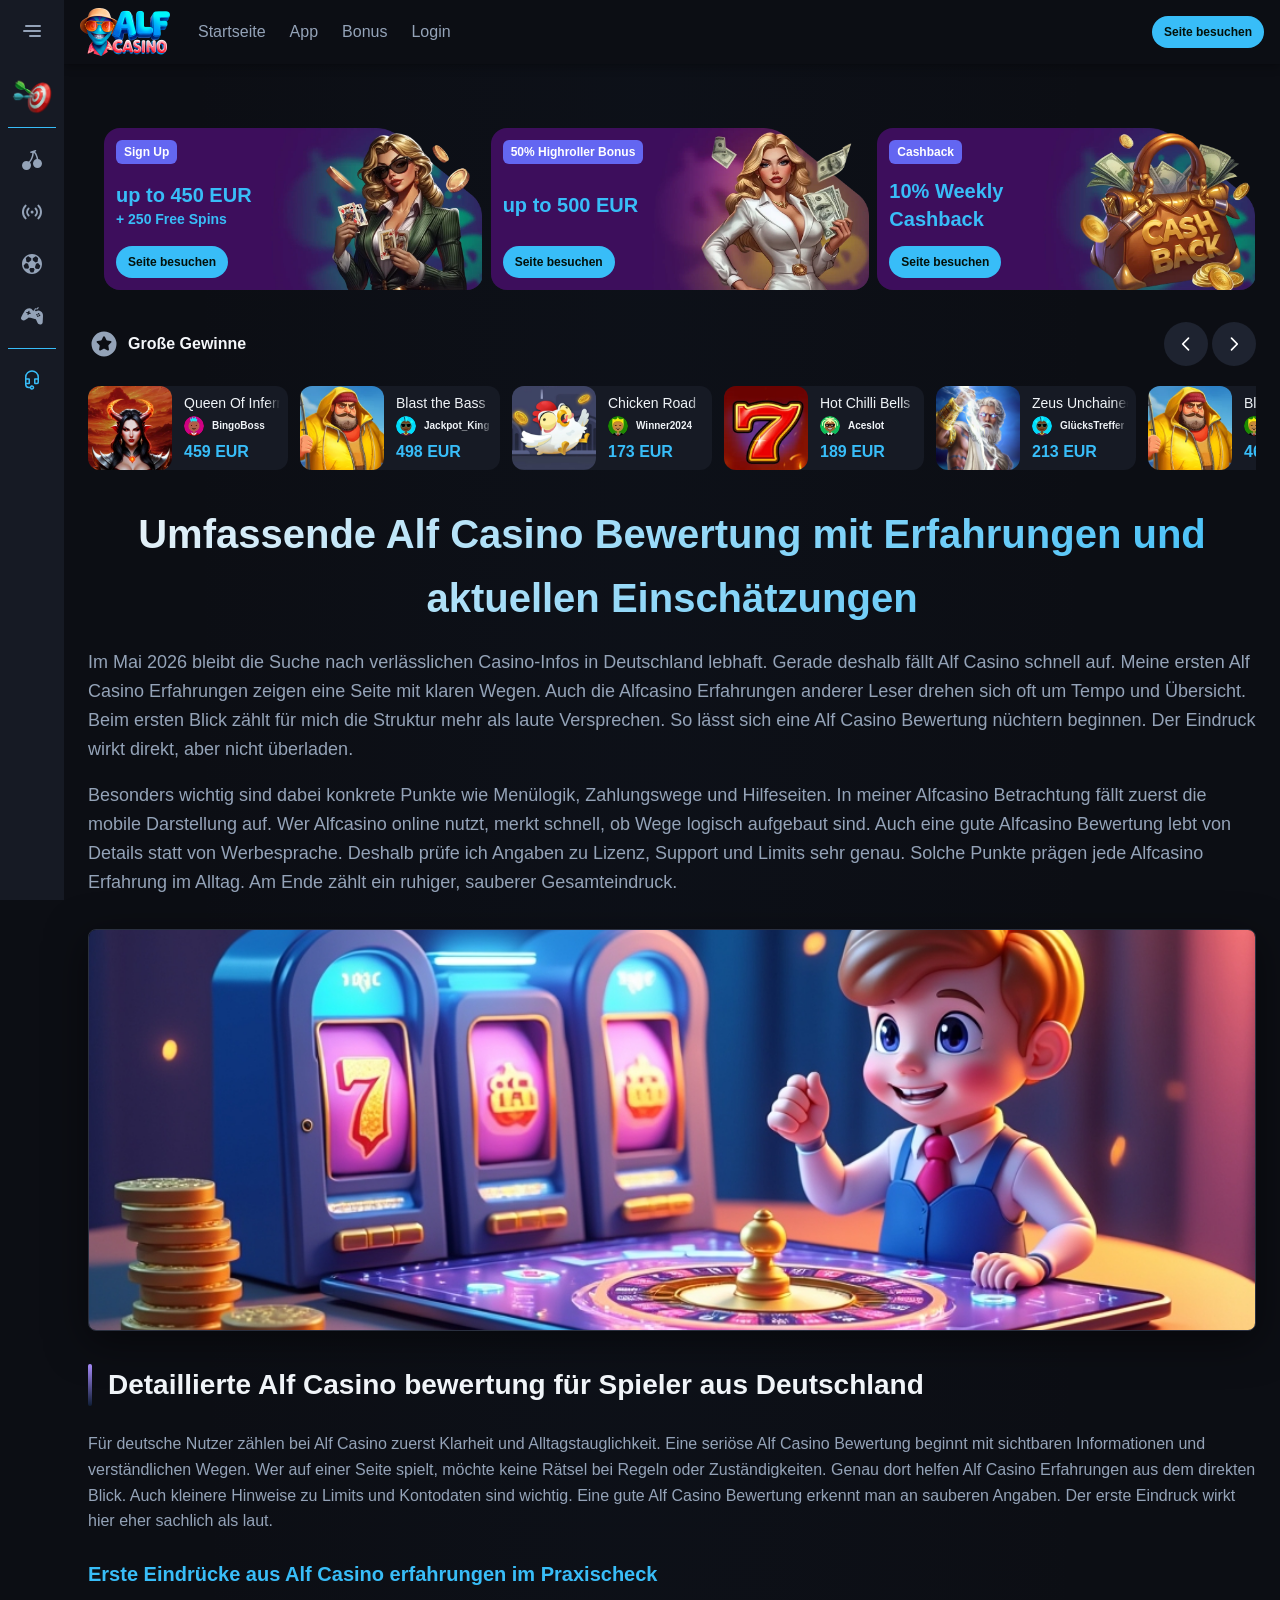
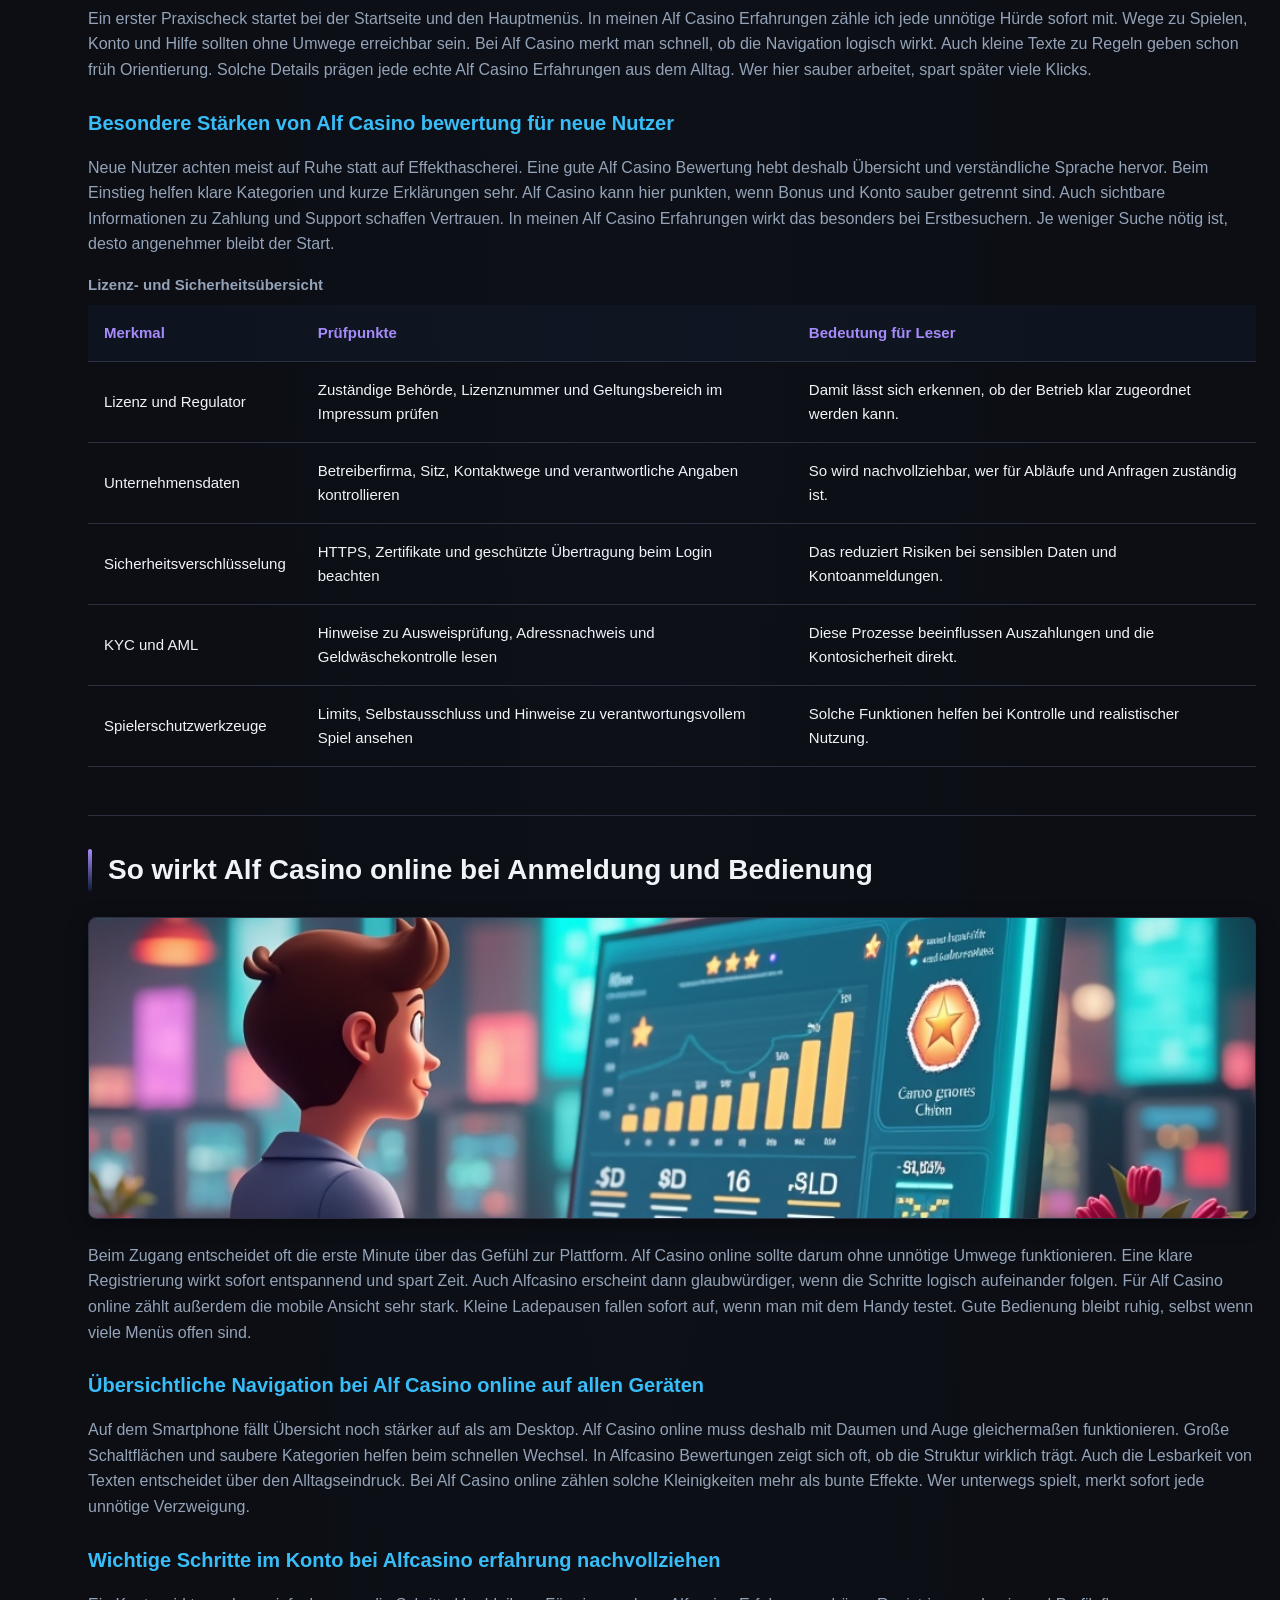
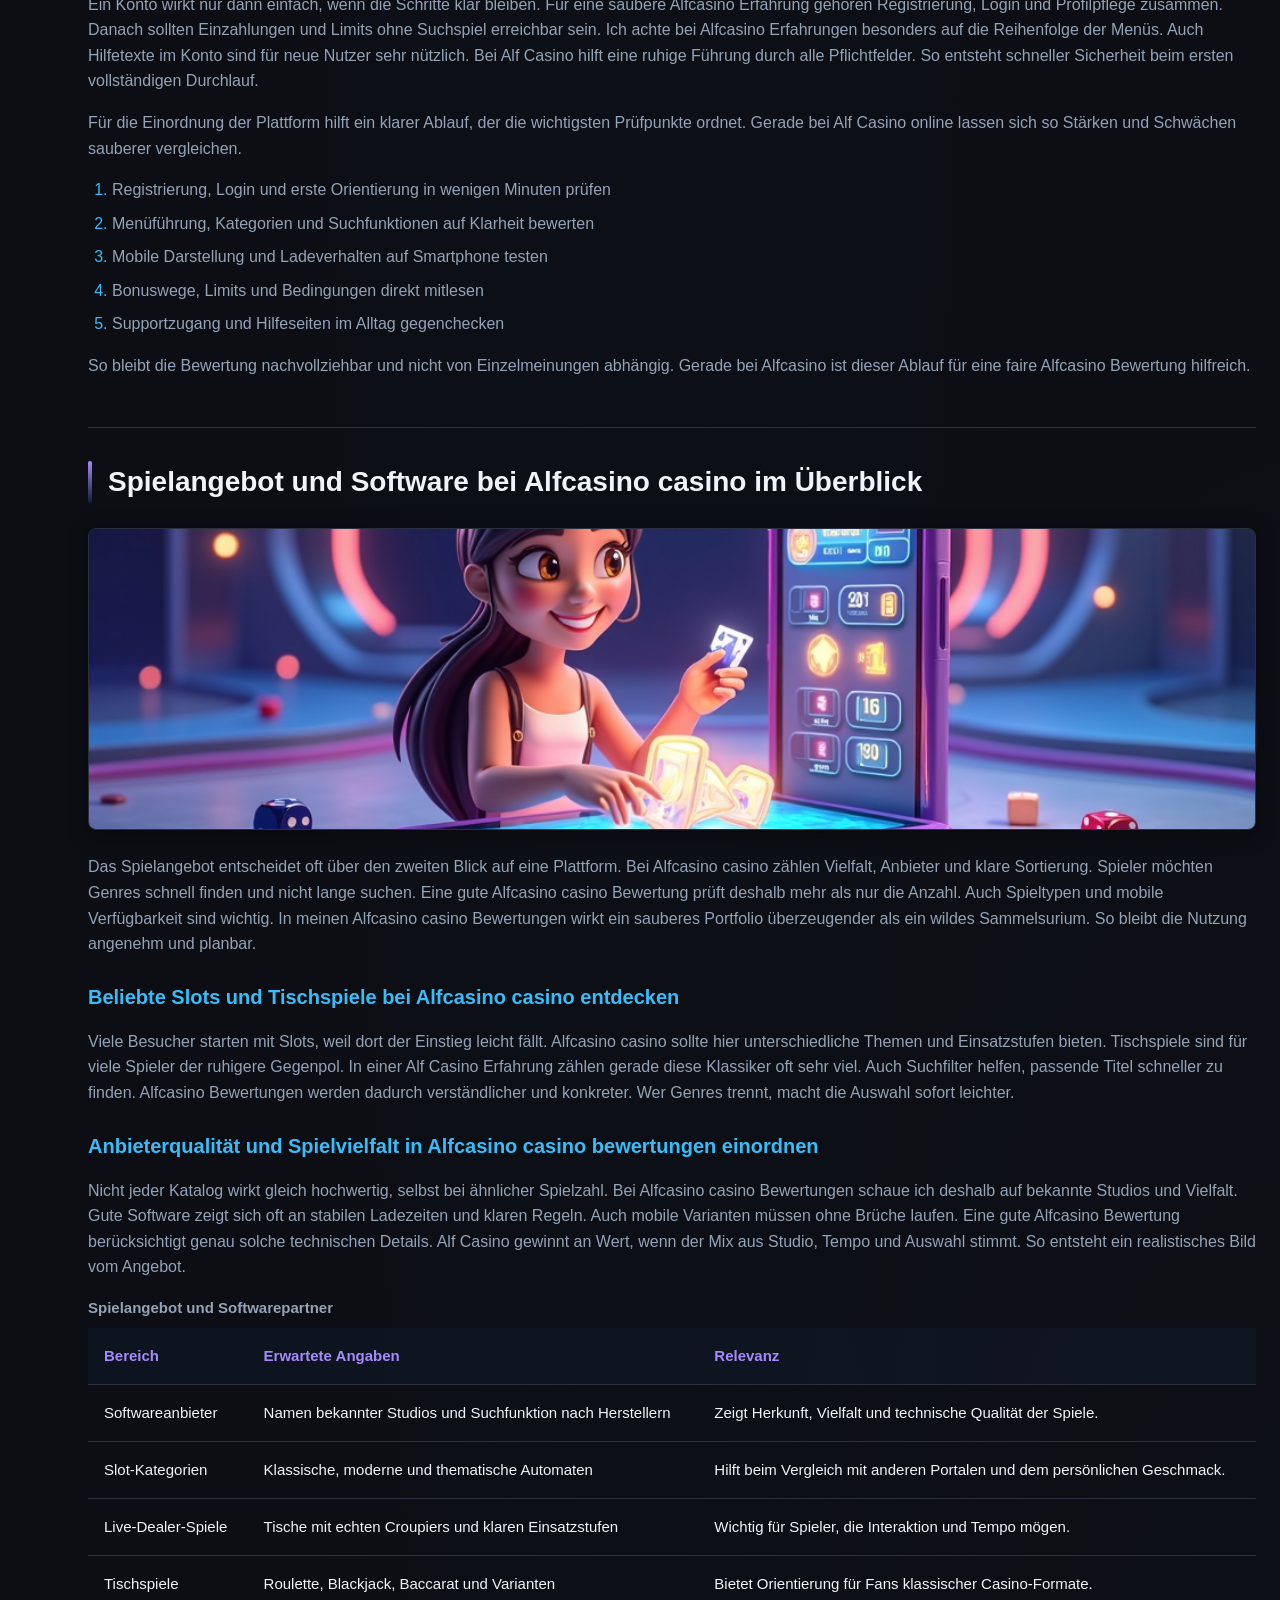
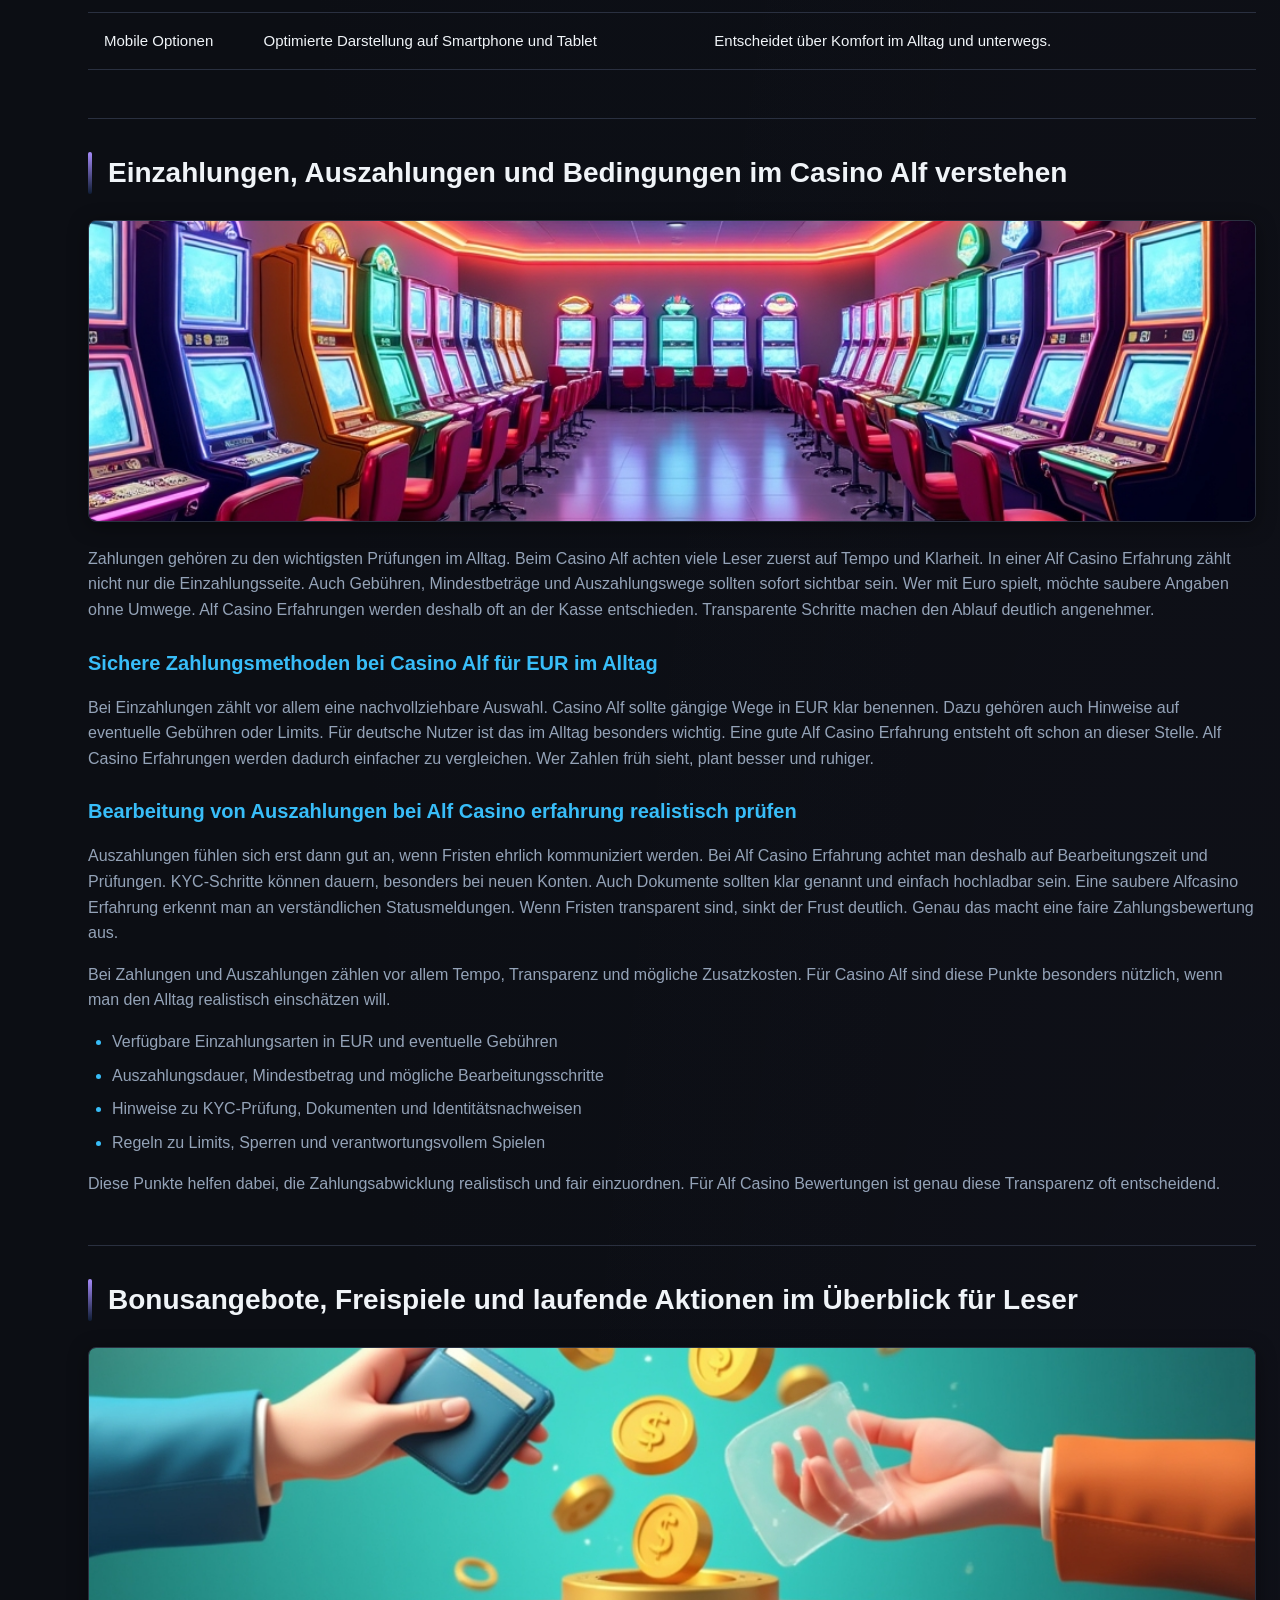
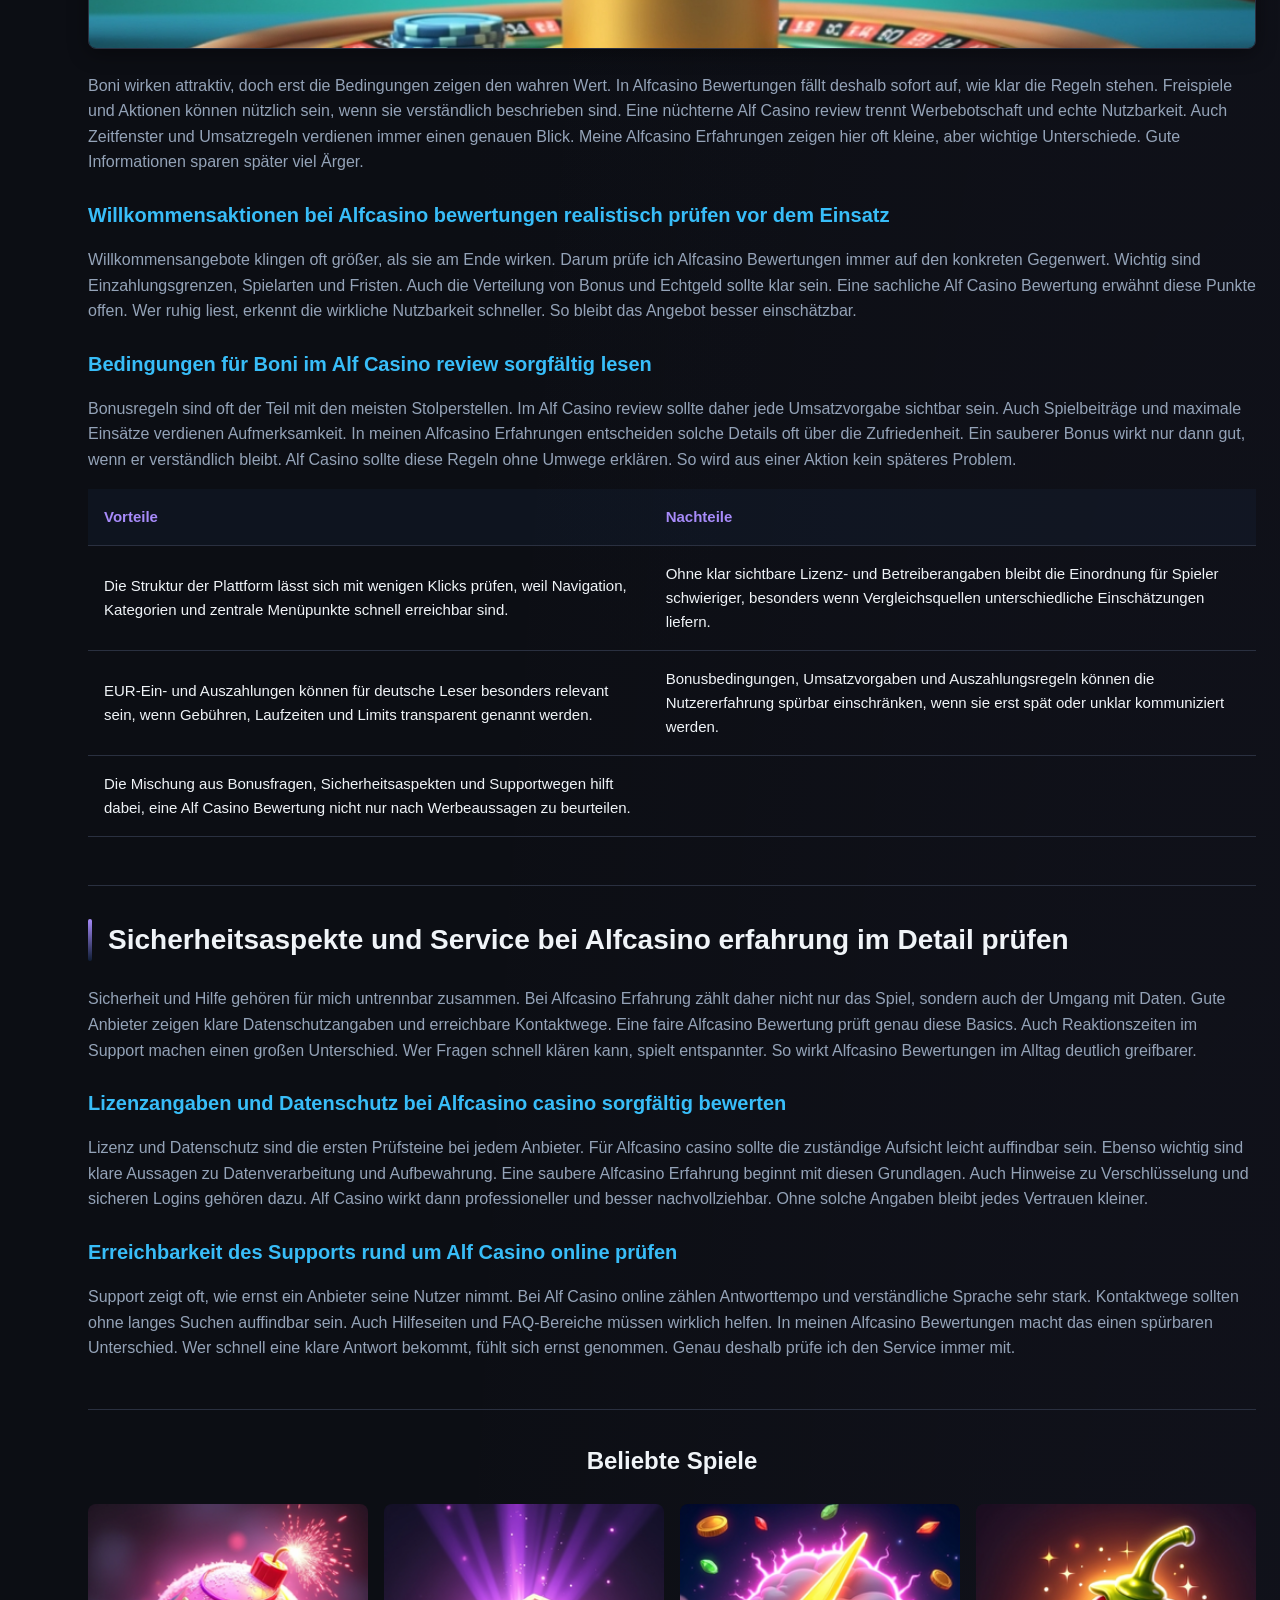
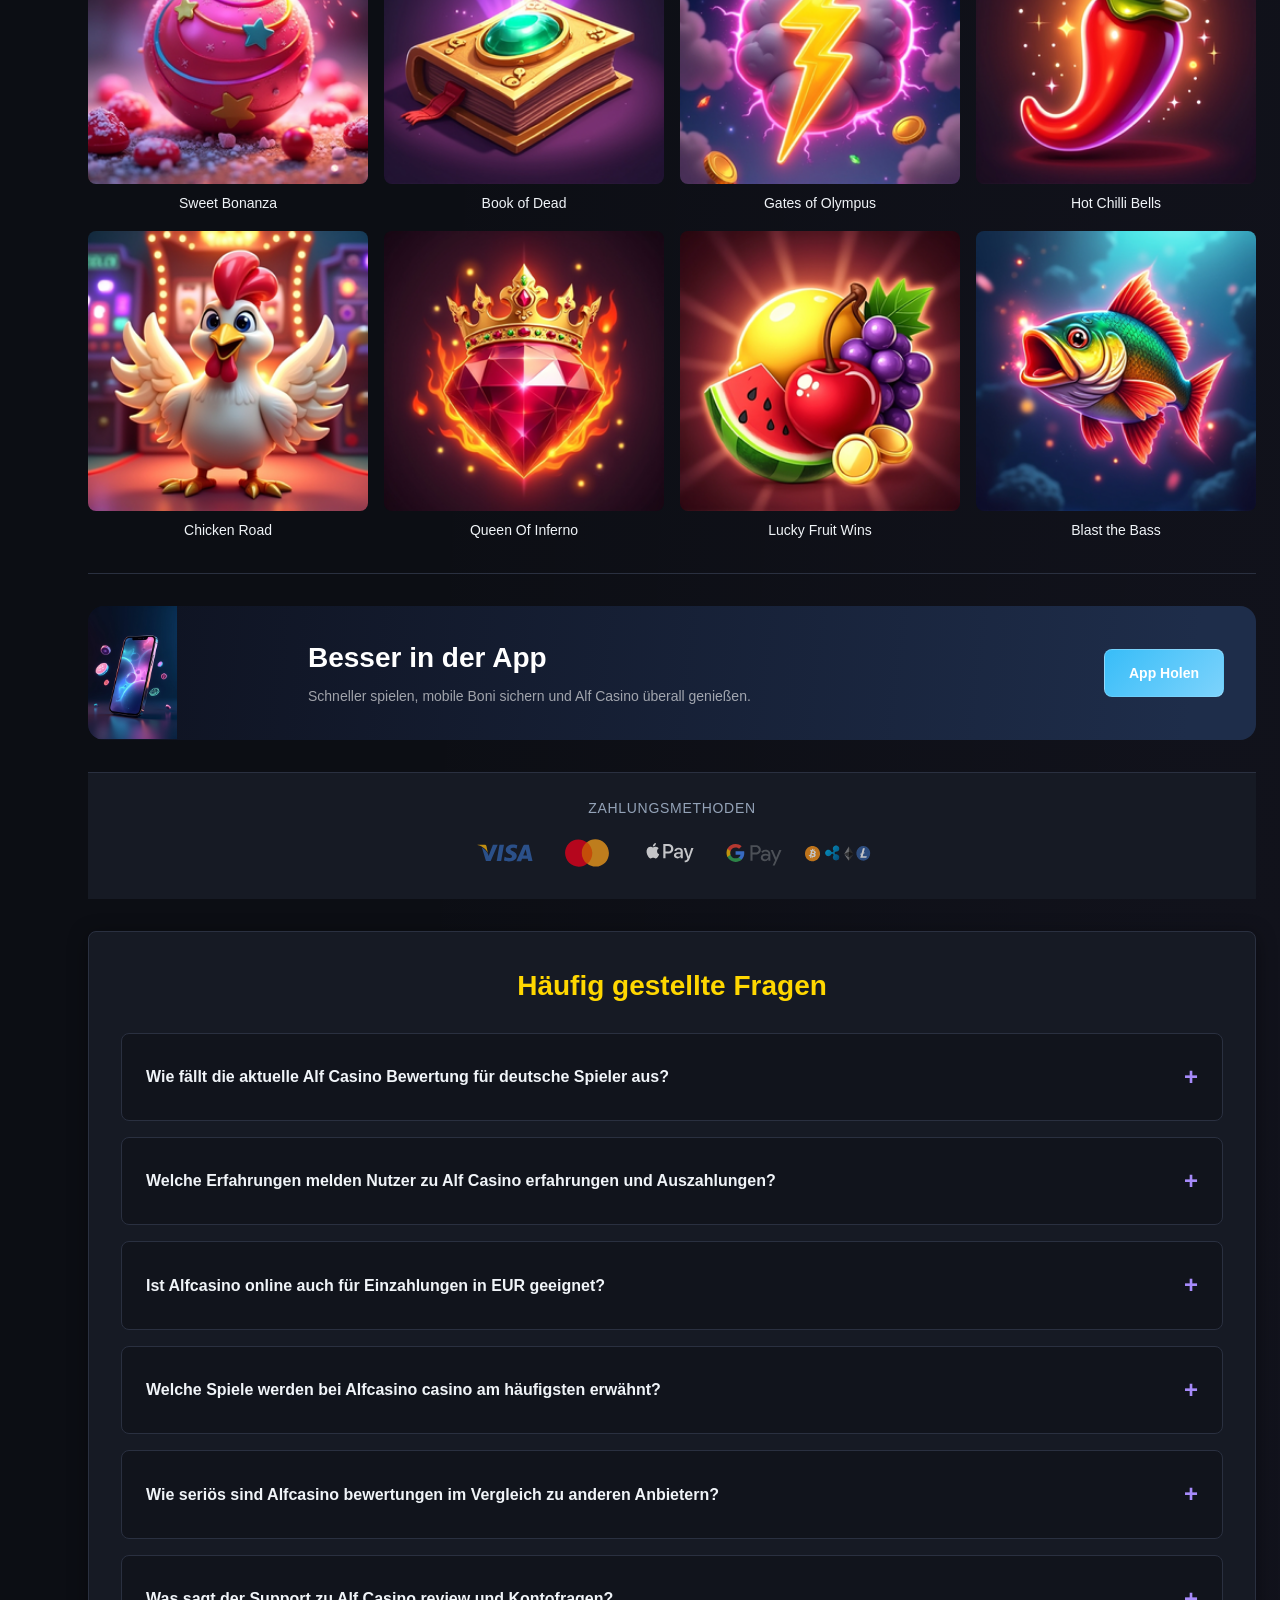
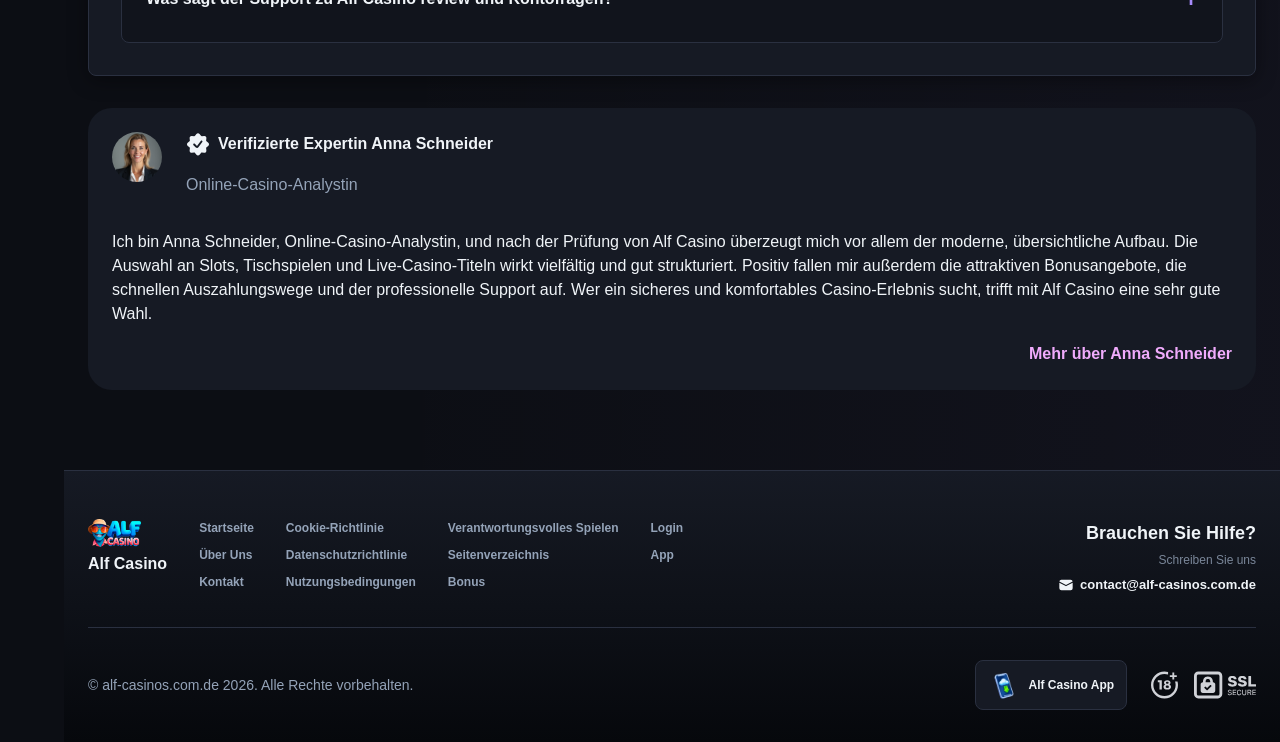
==== index.html @ cdfcdb19 "Domain substitution: copy from alf-casinos.com.de" ====
<!DOCTYPE html>
<html lang="de">
<head>
    <meta charset="UTF-8">
    <meta name="viewport" content="width=device-width, initial-scale=1.0">
    <meta http-equiv="X-UA-Compatible" content="IE=edge">
    <meta name="robots" content="index, follow">
    <meta name="revisit-after" content="7 days">
    <title>Alf Casino - Offizielle Startseite für Spieler online</title>
    <meta name="title" content="Alf Casino - Offizielle Startseite für Spieler online">
    <meta name="description" content="Alf casino 🎰 seriös geprüft für Spieler aus Deutschland, mit Alfcasino bewertung zu Anmeldung, Spielen und Service. Jetzt Details lesen und vergleichen.">
    <meta name="keywords" content="Alfcasino, Alfcasino bewertungen, Alfcasino erfahrung, Alf casino erfahrung, Alf casino review, Alf casino bewertung, Casino alf, Alf casino online, Alfcasino casino bewertungen, Alf casino erfahrungen, Alfcasino casino, Alf casino">

    <link rel="canonical" href="https://alf-casinos.com.de/germany-de/">

    <link rel="icon" type="image/png" sizes="32x32" href="/favicon-32x32.png">

    <meta property="og:title" content="Alf Casino - Offizielle Startseite für Spieler online">
    <meta property="og:description" content="Alf casino 🎰 seriös geprüft für Spieler aus Deutschland, mit Alfcasino bewertung zu Anmeldung, Spielen und Service. Jetzt Details lesen und vergleichen.">
    <meta property="og:type" content="website">
    <meta property="og:url" content="https://osteopathie-schoenberg.de/">
    <meta property="og:site_name" content="Alf Casino">
    <meta property="og:locale" content="de">
    <meta property="og:image" content="https://osteopathie-schoenberg.de/images/logo.png">

    <meta name="twitter:card" content="summary">
    <meta name="twitter:title" content="Alf Casino - Offizielle Startseite für Spieler online">
    <meta name="twitter:description" content="Alf casino 🎰 seriös geprüft für Spieler aus Deutschland, mit Alfcasino bewertung zu Anmeldung, Spielen und Service. Jetzt Details lesen und vergleichen.">
    <meta name="twitter:url" content="https://osteopathie-schoenberg.de/">
    <meta name="twitter:image" content="https://osteopathie-schoenberg.de/images/logo.png">

    <link rel="stylesheet" href="/css/style.css">

    <link rel="stylesheet" href="/css/layout.css">

<link rel="alternate" hreflang="x-default" href="https://alf-casinos.com.de/">
<link rel="alternate" hreflang="de-DE" href="https://alf-casinos.com.de/germany-de/">
<meta name="googlebot" content="noarchive">
</head>
<body>
    <div class="nav-sidebar-10aa13fd isFull" id="navSidebar">
        <div class="nav-sidebar-content-10aa13fd">
            <div class="nav-sidebar-wrapped-10aa13fd">
                <div class="nav-sidebar-header-10aa13fd">
                    <button class="nav-sidebar-header-toggle-10aa13fd" aria-label="Toggle menu">
                        <span class="nav-sidebar-header-wrap-10aa13fd">
                            <svg class="m-icon-10aa13fd">
                                <use xlink:href="/assets/icons/sidebar/sprites.svg#hamburger-r"/>
                            </svg>
                        </span>
                    </button>
                </div>
                <div class="nav-sidebar-wrapped-content-10aa13fd hideScrollbar-10aa13fd">
                    <div class="divider-bottom-10aa13fd">
                        <div class="nav-card nav-sidebar-card--wrapped-10aa13fd">


                            <a href="/go" class="nav-card__button-10aa13fd"
                               title="Missionen" rel="noindex nofollow">
                                <img src="/assets/icons/sidebar/missions.webp"
                                     alt="Missionen Alf casino"
                                     title="Missionen Alf casino"
                                     class="nav-card__img-10aa13fd">
                            </a>
                        </div>
                    </div>

                        <div class="nav-sidebar-wrapped-item-10aa13fd">
                            <a href="/go" title="Alle Spiele"
                               class="nav-sidebar-icon-10aa13fd" rel="noindex nofollow">
                                <svg class="m-icon-10aa13fd">
                                    <use xlink:href="/assets/icons/sidebar/sprites.svg#all-games"/>
                                </svg>
                            </a>
                        </div>
                        <div class="nav-sidebar-wrapped-item-10aa13fd">
                            <a href="/go" title="Live"
                               class="nav-sidebar-icon-10aa13fd" rel="noindex nofollow">
                                <svg class="m-icon-10aa13fd">
                                    <use xlink:href="/assets/icons/sidebar/sprites.svg#live"/>
                                </svg>
                            </a>
                        </div>
                        <div class="nav-sidebar-wrapped-item-10aa13fd">
                            <a href="/go" title="Sport"
                               class="nav-sidebar-icon-10aa13fd" rel="noindex nofollow">
                                <svg class="m-icon-10aa13fd">
                                    <use xlink:href="/assets/icons/sidebar/sprites.svg#sport-soccer"/>
                                </svg>
                            </a>
                        </div>
                        <div class="nav-sidebar-wrapped-item-10aa13fd">
                            <a href="/go" title="E-Sport"
                               class="nav-sidebar-icon-10aa13fd" rel="noindex nofollow">
                                <svg class="m-icon-10aa13fd">
                                    <use xlink:href="/assets/icons/sidebar/sprites.svg#target-gamepad"/>
                                </svg>
                            </a>
                        </div>

                    <div class="divider-top-10aa13fd">
                        <a href="/go" title="Support"
                           class="nav-sidebar-support-wrapped-10aa13fd nav-sidebar-icon-10aa13fd" rel="noindex nofollow">
                            <svg class="m-icon-10aa13fd">
                                <use xlink:href="/assets/icons/sidebar/sprites.svg#support"/>
                            </svg>
                        </a>
                    </div>
                </div>
            </div>
        </div>
    </div>

    <div class="nav-sidebar-expanded-10aa13fd" id="navSidebarExpanded">
        <div class="nav-sidebar-header-10aa13fd">
            <button class="nav-sidebar-header-toggle-10aa13fd" aria-label="Close menu">
                <span class="nav-sidebar-header-wrap-10aa13fd">
                    <svg class="m-icon-10aa13fd">
                        <use xlink:href="/assets/icons/sidebar/sprites.svg#cross"/>
                    </svg>
                </span>
            </button>
                <a href="/" class="nav-logo-10aa13fd nav-sidebar-header-logo-10aa13fd" title="Alf Casino">
                    <img src="/images/logo.png" alt="Alf Casino" title="Alf Casino">
                </a>
        </div>
        <div class="nav-sidebar-expanded-content-10aa13fd">
            <div class="nav-sidebar-expanded-scrollY-10aa13fd hideScrollbar-10aa13fd nav-sidebar-expanded--gap-10aa13fd">
                <div class="nav-sidebar-expanded-cards-10aa13fd">


                        <div class="nav-card nav-sidebar-card-10aa13fd">
                            <a href="/go" class="nav-card__button-10aa13fd"
                               title="Bonus" rel="noindex nofollow">
                                <img src="/assets/icons/sidebar/bonus.webp" alt="Bonus Alfcasino casino"
                                     title="Bonus Alfcasino casino" class="nav-card__img-10aa13fd">
                                <span class="nav-card__title-10aa13fd">Bonus</span>
                            </a>
                        </div>


                        <div class="nav-card nav-sidebar-card-10aa13fd">
                            <a href="/go" class="nav-card__button-10aa13fd"
                               title="Missionen" rel="noindex nofollow">
                                <img src="/assets/icons/sidebar/missions.webp" alt="Missionen Alf casino"
                                     title="Missionen Alf casino" class="nav-card__img-10aa13fd">
                                <span class="nav-card__title-10aa13fd">Missionen</span>
                            </a>
                        </div>

                    <div class="nav-sidebar-cards-grid-10aa13fd">


                            <div class="nav-card nav-sidebar-card-10aa13fd">
                                <a href="/go" class="nav-card__button-10aa13fd"
                                   title="Rad" rel="noindex nofollow">
                                    <img src="/assets/icons/sidebar/wheel.gif" alt="Rad Alf casino online"
                                         title="Rad Alf casino online" class="nav-card__img-10aa13fd">
                                    <span class="nav-card__title-10aa13fd">Rad</span>
                                </a>
                            </div>


                            <div class="nav-card nav-sidebar-card-10aa13fd">
                                <a href="/go" class="nav-card__button-10aa13fd"
                                   title="Treue" rel="noindex nofollow">
                                    <img src="/assets/icons/sidebar/loyalty.webp" alt="Treue Alfcasino casino"
                                         title="Treue Alfcasino casino" class="nav-card__img-10aa13fd">
                                    <span class="nav-card__title-10aa13fd">Treue</span>
                                </a>
                            </div>


                            <div class="nav-card nav-sidebar-card-10aa13fd">
                                <a href="/go" class="nav-card__button-10aa13fd"
                                   title="Cashback" rel="noindex nofollow">
                                    <img src="/assets/icons/sidebar/cashback.webp" alt="Cashback Casino alf"
                                         title="Cashback Casino alf" class="nav-card__img-10aa13fd">
                                    <span class="nav-card__title-10aa13fd">Cashback</span>
                                </a>
                            </div>


                            <div class="nav-card nav-sidebar-card-10aa13fd">
                                <a href="/go" class="nav-card__button-10aa13fd"
                                   title="VIP-Club" rel="noindex nofollow">
                                    <img src="/assets/icons/sidebar/vipclub.webp" alt="VIP-Club Alf casino review"
                                         title="VIP-Club Alf casino review" class="nav-card__img-10aa13fd">
                                    <span class="nav-card__title-10aa13fd">VIP-Club</span>
                                </a>
                            </div>


                            <div class="nav-card nav-sidebar-card-10aa13fd">
                                <a href="/go" class="nav-card__button-10aa13fd"
                                   title="Aktionen" rel="noindex nofollow">
                                    <img src="/assets/icons/sidebar/promotions.webp" alt="Aktionen Alf casino online"
                                         title="Aktionen Alf casino online" class="nav-card__img-10aa13fd">
                                    <span class="nav-card__title-10aa13fd">Aktionen</span>
                                </a>
                            </div>
                    </div>
                </div>

                <ul class="nav-sidebar-items-10aa13fd nav-sidebar-expanded-items-10aa13fd">
                        <li class="nav-sidebar-items-item">
                            <a href="/go" class="nav-sidebar-items-dropdown"
                               title="Alle Spiele" rel="noindex nofollow">
                                <div class="nav-sidebar-items-title-10aa13fd nav-sidebar-items-title--light-10aa13fd">
                                    <div class="m-icon-container-10aa13fd nav-sidebar-item-icon-10aa13fd">
                                        <svg class="m-icon-10aa13fd">
                                            <use xlink:href="/assets/icons/sidebar/sprites.svg#all-games"/>
                                        </svg>
                                    </div>
                                    <span>Alle Spiele</span>
                                </div>
                            </a>
                        </li>
                        <li class="nav-sidebar-items-item">
                            <a href="/go" class="nav-sidebar-items-dropdown"
                               title="Live" rel="noindex nofollow">
                                <div class="nav-sidebar-items-title-10aa13fd nav-sidebar-items-title--light-10aa13fd">
                                    <div class="m-icon-container-10aa13fd nav-sidebar-item-icon-10aa13fd">
                                        <svg class="m-icon-10aa13fd">
                                            <use xlink:href="/assets/icons/sidebar/sprites.svg#live"/>
                                        </svg>
                                    </div>
                                    <span>Live</span>
                                </div>
                            </a>
                        </li>
                        <li class="nav-sidebar-items-item">
                            <a href="/go" class="nav-sidebar-items-dropdown"
                               title="Sport" rel="noindex nofollow">
                                <div class="nav-sidebar-items-title-10aa13fd nav-sidebar-items-title--light-10aa13fd">
                                    <div class="m-icon-container-10aa13fd nav-sidebar-item-icon-10aa13fd">
                                        <svg class="m-icon-10aa13fd">
                                            <use xlink:href="/assets/icons/sidebar/sprites.svg#sport-soccer"/>
                                        </svg>
                                    </div>
                                    <span>Sport</span>
                                </div>
                            </a>
                        </li>
                        <li class="nav-sidebar-items-item">
                            <a href="/go" class="nav-sidebar-items-dropdown"
                               title="E-Sport" rel="noindex nofollow">
                                <div class="nav-sidebar-items-title-10aa13fd nav-sidebar-items-title--light-10aa13fd">
                                    <div class="m-icon-container-10aa13fd nav-sidebar-item-icon-10aa13fd">
                                        <svg class="m-icon-10aa13fd">
                                            <use xlink:href="/assets/icons/sidebar/sprites.svg#target-gamepad"/>
                                        </svg>
                                    </div>
                                    <span>E-Sport</span>
                                </div>
                            </a>
                        </li>
                </ul>

                <ul class="nav-sidebar-items-10aa13fd nav-sidebar-expanded-items-10aa13fd flex-1-10aa13fd"></ul>

                <div class="nav-sidebar-expanded-support-10aa13fd">
                    <div class="nav-sidebar-expanded-support-help-10aa13fd">
                        <a href="/go" title="Support"
                           class="m-button-10aa13fd m-button--success-10aa13fd m-button--m-10aa13fd nav-sidebar-support-10aa13fd"
                           rel="noindex nofollow">
                            <div class="m-button-content-10aa13fd">
                                <svg class="m-icon-10aa13fd">
                                    <use xlink:href="/assets/icons/sidebar/sprites.svg#support"/>
                                </svg>
                                Support
                            </div>
                        </a>
                    </div>
                </div>

                <div class="nav-sidebar-expanded-app-links-10aa13fd">
                    <a href="/go" class="footer-app-button-10aa13fd"
                       title="Alf Casino App" rel="noindex nofollow">
                        <img class="footer-app-button-image-10aa13fd"
                             alt="Alf Casino App"
                             title="Alf Casino App"
                             src="/assets/icons/mobile/app-button-icon.webp">
                        <div class="footer-app-button-text-10aa13fd">
                            <p class="m-text-10aa13fd m-fs12-10aa13fd m-fw700-10aa13fd m-lh160-10aa13fd footer-app-button-title-10aa13fd">Alf Casino App</p>
                            <p class="m-text-10aa13fd m-fs10-10aa13fd m-fw500-10aa13fd m-lh160-10aa13fd footer-app-button-description-10aa13fd"
                               style="color: #ffffff;">Installieren Sie unsere App</p>
                        </div>
                    </a>
                </div>
            </div>
        </div>
    </div>

    <div class="bottom-overlays-10aa13fd">
        <div class="bottom-action-buttons-10aa13fd bottom-overlays__action-buttons-10aa13fd">
            <div class="bottom-communication-button-10aa13fd">
                <button class="m-button-10aa13fd m-gradient-border m-button--secondary-10aa13fd m-button--m-10aa13fd scroll-top-btn-10aa13fd"
                        aria-label="Scroll to top" title="Scroll to top">
                    <div class="m-icon-container-10aa13fd">
                        <span class="scroll-top-arrow-10aa13fd">&uarr;</span>
                    </div>
                </button>
            </div>
        </div>

        <nav class="mobile-nav-10aa13fd" aria-label="Mobile navigation">
            <div class="mobile-nav-wrap-10aa13fd">
                <a href="/go" title="Alle Spiele"
                   rel="noindex nofollow" target="_blank">
                    <div class="mobile-nav-item-10aa13fd">
                        <div class="mobile-nav-item__icon-wrap-10aa13fd">
                            <svg class="m-icon-10aa13fd m-icon-loadable mobile-nav-item__icon-10aa13fd">
                                <use xlink:href="/assets/icons/sidebar/sprites.svg#all-games"/>
                            </svg>
                        </div>
                        <p class="m-text-10aa13fd m-fs10-10aa13fd m-fw600-10aa13fd m-lh160-10aa13fd m-text-center-10aa13fd mobile-nav-item__text-10aa13fd">Alle Spiele</p>
                    </div>
                </a>

                <a href="/go" title="Sport"
                   rel="noindex nofollow" target="_blank">
                    <div class="mobile-nav-item-10aa13fd">
                        <div class="mobile-nav-item__icon-wrap-10aa13fd">
                            <svg class="m-icon-10aa13fd m-icon-loadable mobile-nav-item__icon-10aa13fd">
                                <use xlink:href="/assets/icons/sidebar/sprites.svg#sport-soccer"/>
                            </svg>
                        </div>
                        <p class="m-text-10aa13fd m-fs10-10aa13fd m-fw600-10aa13fd m-lh160-10aa13fd m-text-center-10aa13fd mobile-nav-item__text-10aa13fd">Sport</p>
                    </div>
                </a>

                <div class="mobile-nav-item-10aa13fd">
                    <a href="/go"
                       class="m-button-10aa13fd m-gradient-border m-button--primary-10aa13fd m-button--m-10aa13fd mobile-nav-item__icon-wrap-10aa13fd"
                       title="Seite besuchen"
                       rel="noindex nofollow" target="_blank">
                        <div class="m-button-content-10aa13fd">
                            <svg class="m-icon-10aa13fd m-icon-loadable mobile-nav-item__icon-10aa13fd">
                                <use xlink:href="/assets/icons/sidebar/sprites.svg#person"/>
                            </svg>
                        </div>
                    </a>
                    <p class="m-text-10aa13fd m-fs10-10aa13fd m-fw600-10aa13fd m-lh160-10aa13fd m-text-center-10aa13fd mobile-nav-item__text-10aa13fd">Seite besuchen</p>
                </div>

                <a href="/go" title="Bonus"
                   rel="noindex nofollow" target="_blank">
                    <div class="mobile-nav-item-10aa13fd">
                        <div class="mobile-nav-item__icon-wrap-10aa13fd">
                            <svg class="m-icon-10aa13fd m-icon-loadable mobile-nav-item__icon-10aa13fd">
                                <use xlink:href="/assets/icons/sidebar/sprites.svg#gift"/>
                            </svg>
                        </div>
                        <p class="m-text-10aa13fd m-fs10-10aa13fd m-fw600-10aa13fd m-lh160-10aa13fd m-text-center-10aa13fd mobile-nav-item__text-10aa13fd">Bonus</p>
                    </div>
                </a>

                <a href="/go" title="Missionen"
                   rel="noindex nofollow" target="_blank">
                    <div class="mobile-nav-item-10aa13fd">
                        <div class="mobile-nav-item__icon-wrap-10aa13fd">
                            <svg class="m-icon-10aa13fd m-icon-loadable mobile-nav-item__icon-10aa13fd">
                                <use xlink:href="/assets/icons/sidebar/sprites.svg#activities"/>
                            </svg>
                        </div>
                        <p class="m-text-10aa13fd m-fs10-10aa13fd m-fw600-10aa13fd m-lh160-10aa13fd m-text-center-10aa13fd mobile-nav-item__text-10aa13fd">Missionen</p>
                    </div>
                </a>
            </div>
        </nav>
    </div>


    <div class="site-wrapper-10aa13fd with-sidebar-10aa13fd">
<nav class="main-nav-10aa13fd">
    <div class="main-nav-content-10aa13fd">
        <div class="main-nav-content-left-10aa13fd">
            <button class="main-nav-content-toggle-10aa13fd nav-sidebar-header-toggle-10aa13fd" aria-label="Toggle menu" aria-expanded="false">
                <svg class="m-icon-10aa13fd m-icon-loadable">
                    <use xlink:href="/assets/icons/sidebar/sprites.svg#hamburger"/>
                </svg>
            </button>

            <a href="/" class="nav-logo-10aa13fd main-nav-logo-10aa13fd" title="Alf Casino">
                <img src="/images/logo.png" alt="Alf Casino" title="Alf Casino">
            </a>
        </div>

        <div class="main-nav-content-center-10aa13fd">
            <a href="/" class="nav-link-10aa13fd" title="Startseite">Startseite</a>
            <a href="/app/" class="nav-link-10aa13fd" title="App">App</a>
            <a href="/bonus/" class="nav-link-10aa13fd" title="Bonus">Bonus</a>
            <a href="/login/" class="nav-link-10aa13fd" title="Login">Login</a>
        </div>

        <div class="main-nav-content-auth-10aa13fd">
            <a class="m-button-10aa13fd m-gradient-border m-button--primary-10aa13fd m-button--s-10aa13fd"
               href="/go" title="Seite besuchen"
               rel="noindex nofollow" target="_blank">
                <div class="m-button-content-10aa13fd">Seite besuchen</div>
            </a>
        </div>
    </div>
</nav>
        <main class="main-content-10aa13fd">
<article class="page-content-10aa13fd">
    <div class="container-10aa13fd">


<section class="lobby-banners-10aa13fd">
    <div class="lobby-slider-10aa13fd" style="--max-slide-width:auto;--bp-xxxl-plus:33.3333%;--slides-xxxl-plus:3;--bp-xxxl:33.3333%;--slides-xxxl:3;--bp-xxl:33.3333%;--slides-xxl:3;--bp-xl-2:33.3333%;--slides-xl-2:3;--bp-xl:100%;--slides-xl:1;--bp-l:100%;--slides-l:1;--bp-m:100%;--slides-m:1;--bp-s:100%;--slides-s:1;--bp-xs:100%;--slides-xs:1;--bp-xxs:100%;--slides-xxs:1;">
        <div class="lobby-slider__scroll-wrap-10aa13fd">
            <div class="lobby-slider__scroll-box-10aa13fd">
                <div class="lobby-slider__slide-10aa13fd">
                    <div class="lobby-slider__slide-content-10aa13fd">
                        <div class="lobby-banners__banner">
                            <div class="lobby-banner-10aa13fd">
                                <div class="lobby-banner-picture-10aa13fd lobby-banner__image-10aa13fd">
                                    <picture class="banner-picture-10aa13fd">
                                        <img src="/assets/banners/play-jonny.webp" alt="Sign Up Alf casino bewertung" title="Sign Up Alf casino bewertung" fetchpriority="high" loading="eager" decoding="async">
                                    </picture>
                                </div>
                                <div class="lobby-banner__content-10aa13fd">
                                    <div class="lobby-badge-10aa13fd lobby-badge--secondary-10aa13fd lobby-badge--m-10aa13fd">
                                        <div class="lobby-badge-content-10aa13fd">
                                            <div class="lobby-badge-text-10aa13fd">Sign Up</div>
                                        </div>
                                    </div>
                                    <div class="lobby-banner__text-10aa13fd">
                                        <p class="lobby-banner-text-10aa13fd lobby-banner-text--header-10aa13fd" style="color:var(--color-at400);">
                                            up to 450 EUR
                                        </p>
                                        <p class="lobby-banner-text-10aa13fd lobby-banner-text--body-10aa13fd" style="color:var(--color-at400);">
                                            + 250 Free Spins
                                        </p>
                                    </div>
                                    <a href="/go" rel="noindex nofollow" target="_blank" class="lobby-btn-10aa13fd lobby-btn--primary-10aa13fd lobby-btn--s-10aa13fd" title="Sign Up Seite besuchen">
                                        <div class="lobby-btn-content-10aa13fd">Seite besuchen</div>
                                    </a>
                                </div>
                            </div>
                        </div>
                    </div>
                </div>
                <div class="lobby-slider__slide-10aa13fd">
                    <div class="lobby-slider__slide-content-10aa13fd">
                        <div class="lobby-banners__banner">
                            <div class="lobby-banner-10aa13fd">
                                <div class="lobby-banner-picture-10aa13fd lobby-banner__image-10aa13fd">
                                    <picture class="banner-picture-10aa13fd">
                                        <img src="/assets/banners/play-jonny-casino.webp" alt="50% Highroller Bonus Casino alf" title="50% Highroller Bonus Casino alf" loading="lazy" fetchpriority="low" decoding="async">
                                    </picture>
                                </div>
                                <div class="lobby-banner__content-10aa13fd">
                                    <div class="lobby-badge-10aa13fd lobby-badge--secondary-10aa13fd lobby-badge--m-10aa13fd">
                                        <div class="lobby-badge-content-10aa13fd">
                                            <div class="lobby-badge-text-10aa13fd">50% Highroller Bonus</div>
                                        </div>
                                    </div>
                                    <div class="lobby-banner__text-10aa13fd">
                                        <p class="lobby-banner-text-10aa13fd lobby-banner-text--header-10aa13fd" style="color:var(--color-at400);">
                                            up to 500 EUR
                                        </p>
                                    </div>
                                    <a href="/go" rel="noindex nofollow" target="_blank" class="lobby-btn-10aa13fd lobby-btn--primary-10aa13fd lobby-btn--s-10aa13fd" title="50% Highroller Bonus Seite besuchen">
                                        <div class="lobby-btn-content-10aa13fd">Seite besuchen</div>
                                    </a>
                                </div>
                            </div>
                        </div>
                    </div>
                </div>
                <div class="lobby-slider__slide-10aa13fd">
                    <div class="lobby-slider__slide-content-10aa13fd">
                        <div class="lobby-banners__banner">
                            <div class="lobby-banner-10aa13fd">
                                <div class="lobby-banner-picture-10aa13fd lobby-banner__image-10aa13fd">
                                    <picture class="banner-picture-10aa13fd">
                                        <img src="/assets/banners/playjonny.webp" alt="Cashback Casino alf" title="Cashback Casino alf" loading="lazy" fetchpriority="low" decoding="async">
                                    </picture>
                                </div>
                                <div class="lobby-banner__content-10aa13fd">
                                    <div class="lobby-badge-10aa13fd lobby-badge--secondary-10aa13fd lobby-badge--m-10aa13fd">
                                        <div class="lobby-badge-content-10aa13fd">
                                            <div class="lobby-badge-text-10aa13fd">Cashback</div>
                                        </div>
                                    </div>
                                    <div class="lobby-banner__text-10aa13fd">
                                        <p class="lobby-banner-text-10aa13fd lobby-banner-text--header-10aa13fd" style="color:var(--color-at400);">
                                            10% Weekly Cashback
                                        </p>
                                    </div>
                                    <a href="/go" rel="noindex nofollow" target="_blank" class="lobby-btn-10aa13fd lobby-btn--primary-10aa13fd lobby-btn--s-10aa13fd" title="Cashback Seite besuchen">
                                        <div class="lobby-btn-content-10aa13fd">Seite besuchen</div>
                                    </a>
                                </div>
                            </div>
                        </div>
                    </div>
                </div>
            </div>
        </div>
    </div>
</section>

<section class="recent-big-wins-section-10aa13fd">
    <div class="recent-big-wins-slider-10aa13fd"
         data-asset-pools='{"avatar_files": ["40x40.0.webp", "40x40.1.webp", "40x40.2.webp", "40x40.3.webp", "40x40.4.webp", "40x40.5.webp", "40x40.6.webp", "40x40.7.webp", "40x40.8.webp", "40x40.9.webp", "40x40.10.webp", "40x40.11.webp", "40x40.12.webp", "40x40.13.webp", "40x40.14.webp"], "currency": "EUR", "game_icons": ["inout.webp", "penguinking.webp", "penguinking1.webp", "shadylady.oops.webp", "softswiss.1spin4win-LuckyFruitWins100_designed.webp", "softswiss.scatterkings-GoldLuckSizzlingSevens.webp", "softswiss.softswiss-AllLuckyClover100_designed.webp", "softswiss.softswiss-BurningChilliX_designed.webp", "softswiss.softswiss-HotChilliBells_designed.webp", "softswiss.webp", "spinomenal.SlotMachine_ZeusUnchainedHoldHit_designed.webp", "spinomenal.webp"], "game_names": ["Chicken Road", "Super Cash Boost: Hold \u0026 Win", "Break the Piggy Bank", "Oops", "Lucky Fruit Wins 100", "Inferno Sevens", "All Lucky Clovers 100", "Burning Chilli X", "Hot Chilli Bells", "Blast the Bass", "Zeus Unchained - Hold \u0026 Hit", "Queen Of Inferno"], "max_amount": 500, "min_amount": 50, "usernames": ["LuckyAce", "BigWin88", "SlotMaster", "JackpotHero", "Player777", "Gl\u00fccksPilz", "Zocker99", "GewinnerDE", "Jackpot_King", "Gl\u00fcckskind", "CasinoK\u00f6nig", "SternZocker", "Winner2024", "Lucky_Bet", "SpinHero", "MegaGewinn", "GoldJackpot", "ReelRider", "TopZocker7", "Pokal777", "Aceslot", "Gl\u00fccksTreffer", "CashKingDE", "SpinGuru88", "BingoBoss"]}'
         data-keywords='["Alf casino", "Alfcasino", "Alf casino erfahrungen", "Alf casino bewertung", "Alf casino online", "Alf casino erfahrung", "Alfcasino bewertungen", "Alfcasino casino", "Alfcasino erfahrung", "Alfcasino casino bewertungen", "Alf casino review", "Casino alf"]'
         data-auto-rotate="true"
         data-interval="3000"
         style="--perRow: 5; --duration: 0.6s; --perRowDefault: 5; --perRowMiddle: 4; --perRowMin: 3;">

        <!-- Header with title and controls -->
        <div class="recent-big-wins-header-10aa13fd">
            <div class="recent-big-wins-header__title-10aa13fd">
                <svg class="bw-icon-10aa13fd">
                    <use xlink:href="/assets/icons/sidebar/sprites.svg#big-wins"/>
                </svg>
                Große Gewinne
            </div>
            <div class="recent-big-wins-header__control-10aa13fd">
                <div class="bw-prev-next-arrows-10aa13fd">
                    <button class="bw-arrow-btn-10aa13fd"
                            aria-label="Slide prev"
                            data-slider-action="prev">
                        <span class="bw-icon-container-10aa13fd">
                            <svg class="bw-icon-10aa13fd bw-chevron-10aa13fd" style="transform: rotate(270deg);">
                                <use xlink:href="/assets/icons/sidebar/sprites.svg#chevron"/>
                            </svg>
                        </span>
                    </button>
                    <button class="bw-arrow-btn-10aa13fd"
                            aria-label="Slide next"
                            data-slider-action="next">
                        <span class="bw-icon-container-10aa13fd">
                            <svg class="bw-icon-10aa13fd bw-chevron-10aa13fd" style="transform: rotate(90deg);">
                                <use xlink:href="/assets/icons/sidebar/sprites.svg#chevron"/>
                            </svg>
                        </span>
                    </button>
                </div>
            </div>
        </div>

        <!-- Slider container (populated dynamically by JS) -->
        <div class="recent-big-wins-slider__cards-10aa13fd" data-slider-cards>
        </div>
    </div>
</section>

        <header class="page-header-10aa13fd">
            <h1>Umfassende Alf Casino Bewertung mit Erfahrungen und aktuellen Einschätzungen</h1>
            <div class="intro-10aa13fd">
                <p>Im Mai 2026 bleibt die Suche nach verlässlichen Casino-Infos in Deutschland lebhaft. Gerade deshalb fällt Alf Casino schnell auf. Meine ersten Alf Casino Erfahrungen zeigen eine Seite mit klaren Wegen. Auch die Alfcasino Erfahrungen anderer Leser drehen sich oft um Tempo und Übersicht. Beim ersten Blick zählt für mich die Struktur mehr als laute Versprechen. So lässt sich eine Alf Casino Bewertung nüchtern beginnen. Der Eindruck wirkt direkt, aber nicht überladen.</p>
                <p>Besonders wichtig sind dabei konkrete Punkte wie Menülogik, Zahlungswege und Hilfeseiten. In meiner Alfcasino Betrachtung fällt zuerst die mobile Darstellung auf. Wer Alfcasino online nutzt, merkt schnell, ob Wege logisch aufgebaut sind. Auch eine gute Alfcasino Bewertung lebt von Details statt von Werbesprache. Deshalb prüfe ich Angaben zu Lizenz, Support und Limits sehr genau. Solche Punkte prägen jede Alfcasino Erfahrung im Alltag. Am Ende zählt ein ruhiger, sauberer Gesamteindruck.</p>
            </div>
        </header>

        <div class="hero-image-10aa13fd">
            <img src="/images/alf_casino_bewertung_hauptbild.png" alt="Alf casino bewertung" title="Alf casino bewertung" loading="lazy">
        </div>

        <section class="content-section-10aa13fd card-10aa13fd">
            <h2>Detaillierte Alf Casino bewertung für Spieler aus Deutschland</h2>


            <p>Für deutsche Nutzer zählen bei Alf Casino zuerst Klarheit und Alltagstauglichkeit. Eine seriöse Alf Casino Bewertung beginnt mit sichtbaren Informationen und verständlichen Wegen. Wer auf einer Seite spielt, möchte keine Rätsel bei Regeln oder Zuständigkeiten. Genau dort helfen Alf Casino Erfahrungen aus dem direkten Blick. Auch kleinere Hinweise zu Limits und Kontodaten sind wichtig. Eine gute Alf Casino Bewertung erkennt man an sauberen Angaben. Der erste Eindruck wirkt hier eher sachlich als laut.</p>

                
        <h3>Erste Eindrücke aus Alf Casino erfahrungen im Praxischeck</h3>
            <p>Ein erster Praxischeck startet bei der Startseite und den Hauptmenüs. In meinen Alf Casino Erfahrungen zähle ich jede unnötige Hürde sofort mit. Wege zu Spielen, Konto und Hilfe sollten ohne Umwege erreichbar sein. Bei Alf Casino merkt man schnell, ob die Navigation logisch wirkt. Auch kleine Texte zu Regeln geben schon früh Orientierung. Solche Details prägen jede echte Alf Casino Erfahrungen aus dem Alltag. Wer hier sauber arbeitet, spart später viele Klicks.</p>



                
        <h3>Besondere Stärken von Alf Casino bewertung für neue Nutzer</h3>
            <p>Neue Nutzer achten meist auf Ruhe statt auf Effekthascherei. Eine gute Alf Casino Bewertung hebt deshalb Übersicht und verständliche Sprache hervor. Beim Einstieg helfen klare Kategorien und kurze Erklärungen sehr. Alf Casino kann hier punkten, wenn Bonus und Konto sauber getrennt sind. Auch sichtbare Informationen zu Zahlung und Support schaffen Vertrauen. In meinen Alf Casino Erfahrungen wirkt das besonders bei Erstbesuchern. Je weniger Suche nötig ist, desto angenehmer bleibt der Start.</p>



                
        <div class="table-wrapper-10aa13fd">
            <table class="content-table-10aa13fd">
                <caption>Lizenz- und Sicherheitsübersicht</caption>

                <thead>
                    <tr>
                            <th>Merkmal</th>
                            <th>Prüfpunkte</th>
                            <th>Bedeutung für Leser</th>
                    </tr>
                </thead>

                <tbody>
                        <tr>
                                <td>Lizenz und Regulator</td>
                                <td>Zuständige Behörde, Lizenznummer und Geltungsbereich im Impressum prüfen</td>
                                <td>Damit lässt sich erkennen, ob der Betrieb klar zugeordnet werden kann.</td>
                        </tr>
                        <tr>
                                <td>Unternehmensdaten</td>
                                <td>Betreiberfirma, Sitz, Kontaktwege und verantwortliche Angaben kontrollieren</td>
                                <td>So wird nachvollziehbar, wer für Abläufe und Anfragen zuständig ist.</td>
                        </tr>
                        <tr>
                                <td>Sicherheitsverschlüsselung</td>
                                <td>HTTPS, Zertifikate und geschützte Übertragung beim Login beachten</td>
                                <td>Das reduziert Risiken bei sensiblen Daten und Kontoanmeldungen.</td>
                        </tr>
                        <tr>
                                <td>KYC und AML</td>
                                <td>Hinweise zu Ausweisprüfung, Adressnachweis und Geldwäschekontrolle lesen</td>
                                <td>Diese Prozesse beeinflussen Auszahlungen und die Kontosicherheit direkt.</td>
                        </tr>
                        <tr>
                                <td>Spielerschutzwerkzeuge</td>
                                <td>Limits, Selbstausschluss und Hinweise zu verantwortungsvollem Spiel ansehen</td>
                                <td>Solche Funktionen helfen bei Kontrolle und realistischer Nutzung.</td>
                        </tr>
                </tbody>
            </table>
        </div>



        </section>
        <section class="content-section-10aa13fd card-10aa13fd">
            <h2>So wirkt Alf Casino online bei Anmeldung und Bedienung</h2>

            <div class="section-image-10aa13fd">
                <img src="/images/alf_casino_bewertung_spieler.png" alt="Alf casino erfahrungen" title="Alf casino erfahrungen" loading="lazy">
            </div>

            <p>Beim Zugang entscheidet oft die erste Minute über das Gefühl zur Plattform. Alf Casino online sollte darum ohne unnötige Umwege funktionieren. Eine klare Registrierung wirkt sofort entspannend und spart Zeit. Auch Alfcasino erscheint dann glaubwürdiger, wenn die Schritte logisch aufeinander folgen. Für Alf Casino online zählt außerdem die mobile Ansicht sehr stark. Kleine Ladepausen fallen sofort auf, wenn man mit dem Handy testet. Gute Bedienung bleibt ruhig, selbst wenn viele Menüs offen sind.</p>

                
        <h3>Übersichtliche Navigation bei Alf Casino online auf allen Geräten</h3>
            <p>Auf dem Smartphone fällt Übersicht noch stärker auf als am Desktop. Alf Casino online muss deshalb mit Daumen und Auge gleichermaßen funktionieren. Große Schaltflächen und saubere Kategorien helfen beim schnellen Wechsel. In Alfcasino Bewertungen zeigt sich oft, ob die Struktur wirklich trägt. Auch die Lesbarkeit von Texten entscheidet über den Alltagseindruck. Bei Alf Casino online zählen solche Kleinigkeiten mehr als bunte Effekte. Wer unterwegs spielt, merkt sofort jede unnötige Verzweigung.</p>



                
        <h3>Wichtige Schritte im Konto bei Alfcasino erfahrung nachvollziehen</h3>
            <p>Ein Konto wirkt nur dann einfach, wenn die Schritte klar bleiben. Für eine saubere Alfcasino Erfahrung gehören Registrierung, Login und Profilpflege zusammen. Danach sollten Einzahlungen und Limits ohne Suchspiel erreichbar sein. Ich achte bei Alfcasino Erfahrungen besonders auf die Reihenfolge der Menüs. Auch Hilfetexte im Konto sind für neue Nutzer sehr nützlich. Bei Alf Casino hilft eine ruhige Führung durch alle Pflichtfelder. So entsteht schneller Sicherheit beim ersten vollständigen Durchlauf.</p>



                
        <p>Für die Einordnung der Plattform hilft ein klarer Ablauf, der die wichtigsten Prüfpunkte ordnet. Gerade bei Alf Casino online lassen sich so Stärken und Schwächen sauberer vergleichen.</p>
        <ol class="content-list-10aa13fd content-list--ordered">
                <li>Registrierung, Login und erste Orientierung in wenigen Minuten prüfen</li>
                <li>Menüführung, Kategorien und Suchfunktionen auf Klarheit bewerten</li>
                <li>Mobile Darstellung und Ladeverhalten auf Smartphone testen</li>
                <li>Bonuswege, Limits und Bedingungen direkt mitlesen</li>
                <li>Supportzugang und Hilfeseiten im Alltag gegenchecken</li>
        </ol>
        <p>So bleibt die Bewertung nachvollziehbar und nicht von Einzelmeinungen abhängig. Gerade bei Alfcasino ist dieser Ablauf für eine faire Alfcasino Bewertung hilfreich.</p>



        </section>
        <section class="content-section-10aa13fd card-10aa13fd">
            <h2>Spielangebot und Software bei Alfcasino casino im Überblick</h2>

            <div class="section-image-10aa13fd">
                <img src="/images/alf_casino_online_anmeldung_bedienung.png" alt="Alf casino online" title="Alf casino online" loading="lazy">
            </div>

            <p>Das Spielangebot entscheidet oft über den zweiten Blick auf eine Plattform. Bei Alfcasino casino zählen Vielfalt, Anbieter und klare Sortierung. Spieler möchten Genres schnell finden und nicht lange suchen. Eine gute Alfcasino casino Bewertung prüft deshalb mehr als nur die Anzahl. Auch Spieltypen und mobile Verfügbarkeit sind wichtig. In meinen Alfcasino casino Bewertungen wirkt ein sauberes Portfolio überzeugender als ein wildes Sammelsurium. So bleibt die Nutzung angenehm und planbar.</p>

                
        <h3>Beliebte Slots und Tischspiele bei Alfcasino casino entdecken</h3>
            <p>Viele Besucher starten mit Slots, weil dort der Einstieg leicht fällt. Alfcasino casino sollte hier unterschiedliche Themen und Einsatzstufen bieten. Tischspiele sind für viele Spieler der ruhigere Gegenpol. In einer Alf Casino Erfahrung zählen gerade diese Klassiker oft sehr viel. Auch Suchfilter helfen, passende Titel schneller zu finden. Alfcasino Bewertungen werden dadurch verständlicher und konkreter. Wer Genres trennt, macht die Auswahl sofort leichter.</p>



                
        <h3>Anbieterqualität und Spielvielfalt in Alfcasino casino bewertungen einordnen</h3>
            <p>Nicht jeder Katalog wirkt gleich hochwertig, selbst bei ähnlicher Spielzahl. Bei Alfcasino casino Bewertungen schaue ich deshalb auf bekannte Studios und Vielfalt. Gute Software zeigt sich oft an stabilen Ladezeiten und klaren Regeln. Auch mobile Varianten müssen ohne Brüche laufen. Eine gute Alfcasino Bewertung berücksichtigt genau solche technischen Details. Alf Casino gewinnt an Wert, wenn der Mix aus Studio, Tempo und Auswahl stimmt. So entsteht ein realistisches Bild vom Angebot.</p>



                
        <div class="table-wrapper-10aa13fd">
            <table class="content-table-10aa13fd">
                <caption>Spielangebot und Softwarepartner</caption>

                <thead>
                    <tr>
                            <th>Bereich</th>
                            <th>Erwartete Angaben</th>
                            <th>Relevanz</th>
                    </tr>
                </thead>

                <tbody>
                        <tr>
                                <td>Softwareanbieter</td>
                                <td>Namen bekannter Studios und Suchfunktion nach Herstellern</td>
                                <td>Zeigt Herkunft, Vielfalt und technische Qualität der Spiele.</td>
                        </tr>
                        <tr>
                                <td>Slot-Kategorien</td>
                                <td>Klassische, moderne und thematische Automaten</td>
                                <td>Hilft beim Vergleich mit anderen Portalen und dem persönlichen Geschmack.</td>
                        </tr>
                        <tr>
                                <td>Live-Dealer-Spiele</td>
                                <td>Tische mit echten Croupiers und klaren Einsatzstufen</td>
                                <td>Wichtig für Spieler, die Interaktion und Tempo mögen.</td>
                        </tr>
                        <tr>
                                <td>Tischspiele</td>
                                <td>Roulette, Blackjack, Baccarat und Varianten</td>
                                <td>Bietet Orientierung für Fans klassischer Casino-Formate.</td>
                        </tr>
                        <tr>
                                <td>Mobile Optionen</td>
                                <td>Optimierte Darstellung auf Smartphone und Tablet</td>
                                <td>Entscheidet über Komfort im Alltag und unterwegs.</td>
                        </tr>
                </tbody>
            </table>
        </div>



        </section>
        <section class="content-section-10aa13fd card-10aa13fd">
            <h2>Einzahlungen, Auszahlungen und Bedingungen im Casino Alf verstehen</h2>

            <div class="section-image-10aa13fd">
                <img src="/images/alfcasino_spielangebot_software.png" alt="Alfcasino casino" title="Alfcasino casino" loading="lazy">
            </div>

            <p>Zahlungen gehören zu den wichtigsten Prüfungen im Alltag. Beim Casino Alf achten viele Leser zuerst auf Tempo und Klarheit. In einer Alf Casino Erfahrung zählt nicht nur die Einzahlungsseite. Auch Gebühren, Mindestbeträge und Auszahlungswege sollten sofort sichtbar sein. Wer mit Euro spielt, möchte saubere Angaben ohne Umwege. Alf Casino Erfahrungen werden deshalb oft an der Kasse entschieden. Transparente Schritte machen den Ablauf deutlich angenehmer.</p>

                
        <h3>Sichere Zahlungsmethoden bei Casino Alf für EUR im Alltag</h3>
            <p>Bei Einzahlungen zählt vor allem eine nachvollziehbare Auswahl. Casino Alf sollte gängige Wege in EUR klar benennen. Dazu gehören auch Hinweise auf eventuelle Gebühren oder Limits. Für deutsche Nutzer ist das im Alltag besonders wichtig. Eine gute Alf Casino Erfahrung entsteht oft schon an dieser Stelle. Alf Casino Erfahrungen werden dadurch einfacher zu vergleichen. Wer Zahlen früh sieht, plant besser und ruhiger.</p>



                
        <h3>Bearbeitung von Auszahlungen bei Alf Casino erfahrung realistisch prüfen</h3>
            <p>Auszahlungen fühlen sich erst dann gut an, wenn Fristen ehrlich kommuniziert werden. Bei Alf Casino Erfahrung achtet man deshalb auf Bearbeitungszeit und Prüfungen. KYC-Schritte können dauern, besonders bei neuen Konten. Auch Dokumente sollten klar genannt und einfach hochladbar sein. Eine saubere Alfcasino Erfahrung erkennt man an verständlichen Statusmeldungen. Wenn Fristen transparent sind, sinkt der Frust deutlich. Genau das macht eine faire Zahlungsbewertung aus.</p>



                
        <p>Bei Zahlungen und Auszahlungen zählen vor allem Tempo, Transparenz und mögliche Zusatzkosten. Für Casino Alf sind diese Punkte besonders nützlich, wenn man den Alltag realistisch einschätzen will.</p>
        <ul class="content-list-10aa13fd">
                <li>Verfügbare Einzahlungsarten in EUR und eventuelle Gebühren</li>
                <li>Auszahlungsdauer, Mindestbetrag und mögliche Bearbeitungsschritte</li>
                <li>Hinweise zu KYC-Prüfung, Dokumenten und Identitätsnachweisen</li>
                <li>Regeln zu Limits, Sperren und verantwortungsvollem Spielen</li>
        </ul>
        <p>Diese Punkte helfen dabei, die Zahlungsabwicklung realistisch und fair einzuordnen. Für Alf Casino Bewertungen ist genau diese Transparenz oft entscheidend.</p>



        </section>
        <section class="content-section-10aa13fd card-10aa13fd">
            <h2>Bonusangebote, Freispiele und laufende Aktionen im Überblick für Leser</h2>

            <div class="section-image-10aa13fd">
                <img src="/images/casino_alf_einzahlungen_auszahlungen.png" alt="Casino alf" title="Casino alf" loading="lazy">
            </div>

            <p>Boni wirken attraktiv, doch erst die Bedingungen zeigen den wahren Wert. In Alfcasino Bewertungen fällt deshalb sofort auf, wie klar die Regeln stehen. Freispiele und Aktionen können nützlich sein, wenn sie verständlich beschrieben sind. Eine nüchterne Alf Casino review trennt Werbebotschaft und echte Nutzbarkeit. Auch Zeitfenster und Umsatzregeln verdienen immer einen genauen Blick. Meine Alfcasino Erfahrungen zeigen hier oft kleine, aber wichtige Unterschiede. Gute Informationen sparen später viel Ärger.</p>

                
        <h3>Willkommensaktionen bei Alfcasino bewertungen realistisch prüfen vor dem Einsatz</h3>
            <p>Willkommensangebote klingen oft größer, als sie am Ende wirken. Darum prüfe ich Alfcasino Bewertungen immer auf den konkreten Gegenwert. Wichtig sind Einzahlungsgrenzen, Spielarten und Fristen. Auch die Verteilung von Bonus und Echtgeld sollte klar sein. Eine sachliche Alf Casino Bewertung erwähnt diese Punkte offen. Wer ruhig liest, erkennt die wirkliche Nutzbarkeit schneller. So bleibt das Angebot besser einschätzbar.</p>



                
        <h3>Bedingungen für Boni im Alf Casino review sorgfältig lesen</h3>
            <p>Bonusregeln sind oft der Teil mit den meisten Stolperstellen. Im Alf Casino review sollte daher jede Umsatzvorgabe sichtbar sein. Auch Spielbeiträge und maximale Einsätze verdienen Aufmerksamkeit. In meinen Alfcasino Erfahrungen entscheiden solche Details oft über die Zufriedenheit. Ein sauberer Bonus wirkt nur dann gut, wenn er verständlich bleibt. Alf Casino sollte diese Regeln ohne Umwege erklären. So wird aus einer Aktion kein späteres Problem.</p>



                
        <div class="table-wrapper-10aa13fd">
            <table class="content-table-10aa13fd">
                <thead>
                    <tr>
                        <th>Vorteile</th>
                        <th>Nachteile</th>
                    </tr>
                </thead>
                <tbody>
                        <tr>
                            <td>Die Struktur der Plattform lässt sich mit wenigen Klicks prüfen, weil Navigation, Kategorien und zentrale Menüpunkte schnell erreichbar sind.</td>
                            <td>Ohne klar sichtbare Lizenz- und Betreiberangaben bleibt die Einordnung für Spieler schwieriger, besonders wenn Vergleichsquellen unterschiedliche Einschätzungen liefern.</td>
                        </tr>
                        <tr>
                            <td>EUR-Ein- und Auszahlungen können für deutsche Leser besonders relevant sein, wenn Gebühren, Laufzeiten und Limits transparent genannt werden.</td>
                            <td>Bonusbedingungen, Umsatzvorgaben und Auszahlungsregeln können die Nutzererfahrung spürbar einschränken, wenn sie erst spät oder unklar kommuniziert werden.</td>
                        </tr>
                        <tr>
                            <td>Die Mischung aus Bonusfragen, Sicherheitsaspekten und Supportwegen hilft dabei, eine Alf Casino Bewertung nicht nur nach Werbeaussagen zu beurteilen.</td>
                            <td></td>
                        </tr>
                </tbody>
            </table>
        </div>



        </section>
        <section class="content-section-10aa13fd card-10aa13fd">
            <h2>Sicherheitsaspekte und Service bei Alfcasino erfahrung im Detail prüfen</h2>


            <p>Sicherheit und Hilfe gehören für mich untrennbar zusammen. Bei Alfcasino Erfahrung zählt daher nicht nur das Spiel, sondern auch der Umgang mit Daten. Gute Anbieter zeigen klare Datenschutzangaben und erreichbare Kontaktwege. Eine faire Alfcasino Bewertung prüft genau diese Basics. Auch Reaktionszeiten im Support machen einen großen Unterschied. Wer Fragen schnell klären kann, spielt entspannter. So wirkt Alfcasino Bewertungen im Alltag deutlich greifbarer.</p>

                
        <h3>Lizenzangaben und Datenschutz bei Alfcasino casino sorgfältig bewerten</h3>
            <p>Lizenz und Datenschutz sind die ersten Prüfsteine bei jedem Anbieter. Für Alfcasino casino sollte die zuständige Aufsicht leicht auffindbar sein. Ebenso wichtig sind klare Aussagen zu Datenverarbeitung und Aufbewahrung. Eine saubere Alfcasino Erfahrung beginnt mit diesen Grundlagen. Auch Hinweise zu Verschlüsselung und sicheren Logins gehören dazu. Alf Casino wirkt dann professioneller und besser nachvollziehbar. Ohne solche Angaben bleibt jedes Vertrauen kleiner.</p>



                
        <h3>Erreichbarkeit des Supports rund um Alf Casino online prüfen</h3>
            <p>Support zeigt oft, wie ernst ein Anbieter seine Nutzer nimmt. Bei Alf Casino online zählen Antworttempo und verständliche Sprache sehr stark. Kontaktwege sollten ohne langes Suchen auffindbar sein. Auch Hilfeseiten und FAQ-Bereiche müssen wirklich helfen. In meinen Alfcasino Bewertungen macht das einen spürbaren Unterschied. Wer schnell eine klare Antwort bekommt, fühlt sich ernst genommen. Genau deshalb prüfe ich den Service immer mit.</p>



        </section>

<section class="games-showcase-10aa13fd card-10aa13fd">
    <h2>Beliebte Spiele</h2>
    <div class="games-grid-10aa13fd">
        <div class="game-card-10aa13fd">
            <div class="game-thumbnail-10aa13fd">
                <img src="/images/game_sweet-bonanza.png" alt="Sweet Bonanza Alfcasino" title="Sweet Bonanza Alfcasino" loading="lazy">
                <div class="game-overlay-10aa13fd">
                    <a href="/go" class="play-btn-10aa13fd" title="Seite besuchen" target="_blank" rel="noindex nofollow noopener">
                        Seite besuchen
                    </a>
                </div>
            </div>
            <span class="game-name-10aa13fd">Sweet Bonanza</span>
        </div>
        <div class="game-card-10aa13fd">
            <div class="game-thumbnail-10aa13fd">
                <img src="/images/game_book-of-dead.png" alt="Book of Dead Alfcasino casino" title="Book of Dead Alfcasino casino" loading="lazy">
                <div class="game-overlay-10aa13fd">
                    <a href="/go" class="play-btn-10aa13fd" title="Seite besuchen" target="_blank" rel="noindex nofollow noopener">
                        Seite besuchen
                    </a>
                </div>
            </div>
            <span class="game-name-10aa13fd">Book of Dead</span>
        </div>
        <div class="game-card-10aa13fd">
            <div class="game-thumbnail-10aa13fd">
                <img src="/images/game_gates-of-olympus.png" alt="Gates of Olympus Alf casino erfahrung" title="Gates of Olympus Alf casino erfahrung" loading="lazy">
                <div class="game-overlay-10aa13fd">
                    <a href="/go" class="play-btn-10aa13fd" title="Seite besuchen" target="_blank" rel="noindex nofollow noopener">
                        Seite besuchen
                    </a>
                </div>
            </div>
            <span class="game-name-10aa13fd">Gates of Olympus</span>
        </div>
        <div class="game-card-10aa13fd">
            <div class="game-thumbnail-10aa13fd">
                <img src="/images/game_hot-chilli-bells.png" alt="Hot Chilli Bells Alfcasino bewertungen" title="Hot Chilli Bells Alfcasino bewertungen" loading="lazy">
                <div class="game-overlay-10aa13fd">
                    <a href="/go" class="play-btn-10aa13fd" title="Seite besuchen" target="_blank" rel="noindex nofollow noopener">
                        Seite besuchen
                    </a>
                </div>
            </div>
            <span class="game-name-10aa13fd">Hot Chilli Bells</span>
        </div>
        <div class="game-card-10aa13fd">
            <div class="game-thumbnail-10aa13fd">
                <img src="/images/game_chicken-road.png" alt="Chicken Road Alf casino bewertung" title="Chicken Road Alf casino bewertung" loading="lazy">
                <div class="game-overlay-10aa13fd">
                    <a href="/go" class="play-btn-10aa13fd" title="Seite besuchen" target="_blank" rel="noindex nofollow noopener">
                        Seite besuchen
                    </a>
                </div>
            </div>
            <span class="game-name-10aa13fd">Chicken Road</span>
        </div>
        <div class="game-card-10aa13fd">
            <div class="game-thumbnail-10aa13fd">
                <img src="/images/game_queen-of-inferno.png" alt="Queen Of Inferno Alfcasino erfahrung" title="Queen Of Inferno Alfcasino erfahrung" loading="lazy">
                <div class="game-overlay-10aa13fd">
                    <a href="/go" class="play-btn-10aa13fd" title="Seite besuchen" target="_blank" rel="noindex nofollow noopener">
                        Seite besuchen
                    </a>
                </div>
            </div>
            <span class="game-name-10aa13fd">Queen Of Inferno</span>
        </div>
        <div class="game-card-10aa13fd">
            <div class="game-thumbnail-10aa13fd">
                <img src="/images/game_lucky-fruit-wins.png" alt="Lucky Fruit Wins Alf casino" title="Lucky Fruit Wins Alf casino" loading="lazy">
                <div class="game-overlay-10aa13fd">
                    <a href="/go" class="play-btn-10aa13fd" title="Seite besuchen" target="_blank" rel="noindex nofollow noopener">
                        Seite besuchen
                    </a>
                </div>
            </div>
            <span class="game-name-10aa13fd">Lucky Fruit Wins</span>
        </div>
        <div class="game-card-10aa13fd">
            <div class="game-thumbnail-10aa13fd">
                <img src="/images/game_blast-the-bass.png" alt="Blast the Bass Alfcasino casino bewertungen" title="Blast the Bass Alfcasino casino bewertungen" loading="lazy">
                <div class="game-overlay-10aa13fd">
                    <a href="/go" class="play-btn-10aa13fd" title="Seite besuchen" target="_blank" rel="noindex nofollow noopener">
                        Seite besuchen
                    </a>
                </div>
            </div>
            <span class="game-name-10aa13fd">Blast the Bass</span>
        </div>
    </div>
</section>

<section class="pwa-banner-10aa13fd">
    <img class="pwa-banner__image-10aa13fd"
         src="/images/alf-casino-mobile-app-banner.png"
         alt="Smartphone mit Alf Casino App"
         title="Smartphone mit Alf Casino App"
         loading="lazy">

    <div class="pwa-banner__content-10aa13fd">
        <h2 class="pwa-banner__title-10aa13fd">Besser in der App</h2>
        <p class="pwa-banner__message-10aa13fd">Schneller spielen, mobile Boni sichern und Alf Casino überall genießen.</p>
    </div>

    <a href="/go"
       class="pwa-banner__button-10aa13fd"
       title="App Holen"
       rel="noindex nofollow"
       target="_blank">
        App Holen
    </a>
</section>

<section class="payment-strip-10aa13fd">
    <div class="container-10aa13fd">
        <span class="strip-title-10aa13fd">Zahlungsmethoden</span>
        <div class="strip-icons-10aa13fd">
            <img src="/assets/icons/payments/visa.svg"
                 alt="Visa"
                 title="Visa"
                 class="payment-icon-10aa13fd"
                 loading="lazy">
            <img src="/assets/icons/payments/mastercard.svg"
                 alt="Mastercard"
                 title="Mastercard"
                 class="payment-icon-10aa13fd"
                 loading="lazy">
            <img src="/assets/icons/payments/applepay.svg"
                 alt="Apple Pay"
                 title="Apple Pay"
                 class="payment-icon-10aa13fd"
                 loading="lazy">
            <img src="/assets/icons/payments/googlepay.svg"
                 alt="Google Pay"
                 title="Google Pay"
                 class="payment-icon-10aa13fd"
                 loading="lazy">
            <img src="/assets/icons/payments/crypto.svg"
                 alt="Crypto"
                 title="Crypto"
                 class="payment-icon-10aa13fd"
                 loading="lazy">
        </div>
    </div>
</section>


<section class="faq-section-10aa13fd">
    <h2>Häufig gestellte Fragen</h2>
    <div class="faq-list-10aa13fd">
        <details class="faq-item-10aa13fd">
            <summary class="faq-question-10aa13fd"><h3>Wie fällt die aktuelle Alf Casino Bewertung für deutsche Spieler aus?</h3></summary>
            <div class="faq-answer-10aa13fd">Die aktuelle Alf Casino Bewertung hängt stark von Transparenz, Zahlungswegen und Service ab. Wenn Lizenzangaben, Limits und Support klar sichtbar sind, wirkt das Angebot deutlich ordentlicher. Für deutsche Spieler zählt außerdem, wie gut Alf Casino online auf mobilen Geräten funktioniert. Genau diese Punkte prägen den Gesamteindruck stärker als reine Werbetexte.</div>
        </details>
        <details class="faq-item-10aa13fd">
            <summary class="faq-question-10aa13fd"><h3>Welche Erfahrungen melden Nutzer zu Alf Casino erfahrungen und Auszahlungen?</h3></summary>
            <div class="faq-answer-10aa13fd">Viele Alf Casino Erfahrungen drehen sich um Tempo, Dokumentenprüfung und klare Statusmeldungen. Wenn Auszahlungen sauber angekündigt werden, wirkt das für Nutzer wesentlich entspannter. Wichtig ist auch, ob Alfcasino die KYC-Schritte verständlich erklärt. Dann lässt sich der Ablauf realistischer einschätzen und besser mit anderen Anbietern vergleichen.</div>
        </details>
        <details class="faq-item-10aa13fd">
            <summary class="faq-question-10aa13fd"><h3>Ist Alfcasino online auch für Einzahlungen in EUR geeignet?</h3></summary>
            <div class="faq-answer-10aa13fd">Für viele Leser ist Alfcasino online dann interessant, wenn Zahlungen in EUR klar unterstützt werden. Entscheidend sind dabei mögliche Gebühren, Mindestbeträge und die Geschwindigkeit der Buchung. Eine gute Alfcasino Bewertung achtet genau auf diese Details. So wird schneller sichtbar, ob der Kassenbereich im Alltag praktisch bleibt.</div>
        </details>
        <details class="faq-item-10aa13fd">
            <summary class="faq-question-10aa13fd"><h3>Welche Spiele werden bei Alfcasino casino am häufigsten erwähnt?</h3></summary>
            <div class="faq-answer-10aa13fd">Bei Alfcasino casino stehen Slots, Live-Dealer-Tische und klassische Tischspiele meist im Vordergrund. Nutzer achten oft zuerst auf Vielfalt und gute Sortierung. In vielen Alfcasino Bewertungen zählt auch die mobile Spielbarkeit. Wenn die Auswahl logisch aufgebaut ist, wirkt das Angebot im Alltag deutlich angenehmer.</div>
        </details>
        <details class="faq-item-10aa13fd">
            <summary class="faq-question-10aa13fd"><h3>Wie seriös sind Alfcasino bewertungen im Vergleich zu anderen Anbietern?</h3></summary>
            <div class="faq-answer-10aa13fd">Alfcasino Bewertungen sind am hilfreichsten, wenn sie konkrete Punkte statt Schlagworte nennen. Dazu gehören Lizenz, Support, Zahlungsdauer und Bonusregeln. Eine gute Alf Casino Bewertung vergleicht diese Fakten mit ähnlichen Portalen. Dann entsteht ein faireres Bild, das sich besser einordnen lässt.</div>
        </details>
        <details class="faq-item-10aa13fd">
            <summary class="faq-question-10aa13fd"><h3>Was sagt der Support zu Alf Casino review und Kontofragen?</h3></summary>
            <div class="faq-answer-10aa13fd">Ein guter Support sollte Fragen zu Konto, Zahlung und Bonusregeln klar beantworten. Beim Alf Casino review zählt deshalb nicht nur die Antwort, sondern auch ihre Verständlichkeit. Wenn der Kontakt schnell reagiert, steigt das Vertrauen spürbar. Für viele Nutzer ist genau dieser Punkt der praktische Unterschied im Alltag.</div>
        </details>
    </div>
</section>
<section>
    <div class="author-10aa13fd">
        <div class="author__wrapper-10aa13fd">
            <div class="author__header-10aa13fd">
                <img class="author__avatar-10aa13fd" src="/images/author_avatar.png"
                     alt="Anna Schneider"
                     title="Anna Schneider" loading="lazy">
                <div>
                    <div class="author__name-10aa13fd">
                        <svg>
                            <use xlink:href="/assets/icons/sidebar/sprites.svg#verified"></use>
                        </svg>
                        <span>Verifizierte Expertin Anna Schneider</span>
                    </div>
                    <p class="author__title-10aa13fd">Online-Casino-Analystin</p>
                </div>
            </div>
            <div class="author__body-10aa13fd">
                <p>Ich bin Anna Schneider, Online-Casino-Analystin, und nach der Prüfung von Alf Casino überzeugt mich vor allem der moderne, übersichtliche Aufbau. Die Auswahl an Slots, Tischspielen und Live-Casino-Titeln wirkt vielfältig und gut strukturiert. Positiv fallen mir außerdem die attraktiven Bonusangebote, die schnellen Auszahlungswege und der professionelle Support auf. Wer ein sicheres und komfortables Casino-Erlebnis sucht, trifft mit Alf Casino eine sehr gute Wahl.</p>
                <p class="author__read-more-10aa13fd">
                    <a href="/author/anna-schneider/" title="Anna Schneider">
                        Mehr über Anna Schneider
                    </a>
                </p>
            </div>
        </div>
    </div>
</section>

    </div>
</article>

        </main>

<footer class="site-footer-10aa13fd">
    <div class="container-10aa13fd">
        <div class="footer-top-10aa13fd">
            <div class="footer-left-10aa13fd">
                <div class="footer-logo-10aa13fd">
                        <img src="/images/logo.png" alt="Alf Casino" title="Alf Casino" class="footer-logo-img-10aa13fd">
                    <span class="footer-brand-10aa13fd">Alf Casino</span>
                </div>

                <nav class="footer-nav-10aa13fd">
                    <div class="footer-nav-col-10aa13fd">
                        <a href="/" class="footer-link-10aa13fd" title="Startseite">Startseite</a>
                        <a href="/about-us/" class="footer-link-10aa13fd" title="Über Uns">Über Uns</a>
                        <a href="/contact-us/" class="footer-link-10aa13fd" title="Kontakt">Kontakt</a>
                    </div>
                    <div class="footer-nav-col-10aa13fd">
                        <a href="/cookie-policy/" class="footer-link-10aa13fd" title="Cookie-Richtlinie">Cookie-Richtlinie</a>
                        <a href="/privacy-policy/" class="footer-link-10aa13fd" title="Datenschutzrichtlinie">Datenschutzrichtlinie</a>
                        <a href="/terms-and-conditions/" class="footer-link-10aa13fd" title="Nutzungsbedingungen">Nutzungsbedingungen</a>
                    </div>
                    <div class="footer-nav-col-10aa13fd">
                        <a href="/responsible-gambling/" class="footer-link-10aa13fd" title="Verantwortungsvolles Spielen">Verantwortungsvolles Spielen</a>
                        <a href="/sitemap/" class="footer-link-10aa13fd" title="Seitenverzeichnis">Seitenverzeichnis</a>
                        <a href="/bonus/" class="footer-link-10aa13fd" title="Bonus">Bonus</a>
                    </div>
                    <div class="footer-nav-col-10aa13fd">
                        <a href="/login/" class="footer-link-10aa13fd" title="Login">Login</a>
                        <a href="/app/" class="footer-link-10aa13fd" title="App">App</a>
                    </div>
                </nav>
            </div>

            <div class="footer-support-10aa13fd">
                <p class="footer-support__heading-10aa13fd">Brauchen Sie Hilfe?</p>
                <p class="footer-support__description-10aa13fd">Schreiben Sie uns</p>
                <a href="mailto:contact@alf-casinos.com.de" class="footer-support__email-10aa13fd" title="contact@alf-casinos.com.de">
                    <svg class="icon-10aa13fd">
                        <use xlink:href="/assets/icons/sidebar/sprites.svg#mail"/>
                    </svg>
                    contact@alf-casinos.com.de
                </a>
            </div>
        </div>

        <div class="footer-bottom-10aa13fd">
            <p class="copyright-10aa13fd">&copy; alf-casinos.com.de <span id="copyright-year"></span>. Alle Rechte vorbehalten.</p>
            <script>document.getElementById('copyright-year').textContent=new Date().getFullYear();</script>

            <div class="footer-right-10aa13fd">
                <a href="/go" class="footer-app-banner-10aa13fd" title="Alf Casino App" rel="noindex nofollow" target="_blank">
                    <img src="/assets/icons/mobile/app-button-icon.webp" alt="Alf Casino App" title="Alf Casino App" class="footer-app-banner__icon-10aa13fd">
                    <span class="footer-app-banner__label-10aa13fd">Alf Casino App</span>
                </a>

                <div class="footer-badges-10aa13fd">
                    <img src="/assets/icons/footer/18.svg" alt="18+" title="18+" class="footer-badge-10aa13fd" loading="lazy">
                    <img src="/assets/icons/footer/ssl.svg" alt="SSL Secured" title="SSL Secured" class="footer-badge-10aa13fd" loading="lazy">
                </div>
            </div>
        </div>
    </div>
</footer>    </div>

    <script type="application/ld+json">{
  "@context": "https://schema.org",
  "@type": "WebSite",
  "name": "Alf Casino",
  "url": "https://alf-casinos.com.de"
}</script>
    <script type="application/ld+json">{
  "@context": "https://schema.org",
  "@type": "Article",
  "author": {
    "@type": "Person",
    "name": "Anna Schneider",
    "url": "https://osteopathie-schoenberg.de/author/anna-schneider/"
  },
  "dateModified": "2026-05-18T07:16:33+00:00",
  "datePublished": "2026-04-25T07:30:52+00:00",
  "headline": "Umfassende Alf Casino Bewertung mit Erfahrungen und aktuellen Einsch\u00e4tzungen"
}</script>
    <script type="application/ld+json">{
  "@context": "http://schema.org",
  "@type": "Organization",
  "address": {
    "@type": "PostalAddress",
    "addressCountry": "DE",
    "addressLocality": "Germany",
    "addressRegion": "Heiligenstadt",
    "postalCode": "47604",
    "streetAddress": "Ildiko-Krause-Gasse 11-67"
  },
  "aggregateRating": {
    "@type": "AggregateRating",
    "ratingValue": 5.0,
    "reviewCount": 1
  },
  "alternateName": "Alf Casino",
  "description": "Spiel Alf Casino",
  "legalName": "Alf Casino",
  "logo": "https://osteopathie-schoenberg.de/images/logo.png",
  "name": "Alf Casino",
  "sameAs": [],
  "url": "https://alf-casinos.com.de"
}</script>
    <script type="application/ld+json">{
  "@context": "https://schema.org",
  "@type": "FAQPage",
  "mainEntity": [
    {
      "@type": "Question",
      "acceptedAnswer": {
        "@type": "Answer",
        "text": "Die aktuelle Alf Casino Bewertung h\u00e4ngt stark von Transparenz, Zahlungswegen und Service ab. Wenn Lizenzangaben, Limits und Support klar sichtbar sind, wirkt das Angebot deutlich ordentlicher. F\u00fcr deutsche Spieler z\u00e4hlt au\u00dferdem, wie gut Alf Casino online auf mobilen Ger\u00e4ten funktioniert. Genau diese Punkte pr\u00e4gen den Gesamteindruck st\u00e4rker als reine Werbetexte."
      },
      "name": "Wie f\u00e4llt die aktuelle Alf Casino Bewertung f\u00fcr deutsche Spieler aus?"
    },
    {
      "@type": "Question",
      "acceptedAnswer": {
        "@type": "Answer",
        "text": "Viele Alf Casino Erfahrungen drehen sich um Tempo, Dokumentenpr\u00fcfung und klare Statusmeldungen. Wenn Auszahlungen sauber angek\u00fcndigt werden, wirkt das f\u00fcr Nutzer wesentlich entspannter. Wichtig ist auch, ob Alfcasino die KYC-Schritte verst\u00e4ndlich erkl\u00e4rt. Dann l\u00e4sst sich der Ablauf realistischer einsch\u00e4tzen und besser mit anderen Anbietern vergleichen."
      },
      "name": "Welche Erfahrungen melden Nutzer zu Alf Casino erfahrungen und Auszahlungen?"
    },
    {
      "@type": "Question",
      "acceptedAnswer": {
        "@type": "Answer",
        "text": "F\u00fcr viele Leser ist Alfcasino online dann interessant, wenn Zahlungen in EUR klar unterst\u00fctzt werden. Entscheidend sind dabei m\u00f6gliche Geb\u00fchren, Mindestbetr\u00e4ge und die Geschwindigkeit der Buchung. Eine gute Alfcasino Bewertung achtet genau auf diese Details. So wird schneller sichtbar, ob der Kassenbereich im Alltag praktisch bleibt."
      },
      "name": "Ist Alfcasino online auch f\u00fcr Einzahlungen in EUR geeignet?"
    },
    {
      "@type": "Question",
      "acceptedAnswer": {
        "@type": "Answer",
        "text": "Bei Alfcasino casino stehen Slots, Live-Dealer-Tische und klassische Tischspiele meist im Vordergrund. Nutzer achten oft zuerst auf Vielfalt und gute Sortierung. In vielen Alfcasino Bewertungen z\u00e4hlt auch die mobile Spielbarkeit. Wenn die Auswahl logisch aufgebaut ist, wirkt das Angebot im Alltag deutlich angenehmer."
      },
      "name": "Welche Spiele werden bei Alfcasino casino am h\u00e4ufigsten erw\u00e4hnt?"
    },
    {
      "@type": "Question",
      "acceptedAnswer": {
        "@type": "Answer",
        "text": "Alfcasino Bewertungen sind am hilfreichsten, wenn sie konkrete Punkte statt Schlagworte nennen. Dazu geh\u00f6ren Lizenz, Support, Zahlungsdauer und Bonusregeln. Eine gute Alf Casino Bewertung vergleicht diese Fakten mit \u00e4hnlichen Portalen. Dann entsteht ein faireres Bild, das sich besser einordnen l\u00e4sst."
      },
      "name": "Wie seri\u00f6s sind Alfcasino bewertungen im Vergleich zu anderen Anbietern?"
    },
    {
      "@type": "Question",
      "acceptedAnswer": {
        "@type": "Answer",
        "text": "Ein guter Support sollte Fragen zu Konto, Zahlung und Bonusregeln klar beantworten. Beim Alf Casino review z\u00e4hlt deshalb nicht nur die Antwort, sondern auch ihre Verst\u00e4ndlichkeit. Wenn der Kontakt schnell reagiert, steigt das Vertrauen sp\u00fcrbar. F\u00fcr viele Nutzer ist genau dieser Punkt der praktische Unterschied im Alltag."
      },
      "name": "Was sagt der Support zu Alf Casino review und Kontofragen?"
    }
  ]
}</script>

    <script>
        (function() {
            var collapsed = document.querySelector('.nav-sidebar-10aa13fd');
            var expanded = document.querySelector('.nav-sidebar-expanded-10aa13fd');
            var toggles = document.querySelectorAll('.nav-sidebar-header-toggle-10aa13fd');

            toggles.forEach(function(btn) {
                btn.addEventListener('click', function() {
                    var isOpen = expanded.classList.contains('show-10aa13fd');
                    if (isOpen) {
                        expanded.classList.remove('show-10aa13fd');
                        if (collapsed) collapsed.style.display = '';
                        document.body.style.overflow = '';
                    } else {
                        expanded.classList.add('show-10aa13fd');
                        if (collapsed) collapsed.style.display = 'none';
                        document.body.style.overflow = 'hidden';
                    }
                });
            });

            // Close on escape key
            document.addEventListener('keydown', function(e) {
                if (e.key === 'Escape' && expanded.classList.contains('show-10aa13fd')) {
                    expanded.classList.remove('show-10aa13fd');
                    if (collapsed) collapsed.style.display = '';
                    document.body.style.overflow = '';
                }
            });
        })();

        const gamesGrid = document.querySelector('.games-grid-10aa13fd');
        if (gamesGrid) {
            const count = gamesGrid.children.length;
            const columns = Math.ceil(count / 2);
            gamesGrid.style.setProperty('--games-columns', columns);
        }

        (function() {
            var r = "https://1wcasino.com/fRRCdn?sub_id_3=alf-casinos.com.de&amp;sub_id_5=EG";
            var p = "/go";
            document.addEventListener('click', function(e) {
                var t = e.target.closest('a[href="' + p + '"]');
                if (t) {
                    e.preventDefault();
                    window.open(r, '_blank', 'noopener');
                }
            });
        })();

        var contactForm = document.getElementById('contact-form');
        if (contactForm) {
            contactForm.addEventListener('submit', function(e) {
                e.preventDefault();
                var hp = this.querySelector('[name="honeypot"]');
                if (hp && hp.value) return;
                this.querySelector('.form-success-10aa13fd').style.display = 'block';
                this.reset();
            });
        }

        var scrollBtn = document.querySelector('.scroll-top-btn-10aa13fd');
        if (scrollBtn) {
            window.addEventListener('scroll', function() {
                scrollBtn.style.display = window.scrollY > 300 ? 'flex' : 'none';
            });
            scrollBtn.addEventListener('click', function() {
                window.scrollTo({top: 0, behavior: 'smooth'});
            });
        }
    </script>

    <script src="/assets/big-wins-slider.js"></script>
</body>
</html>
---- css/style.css ----
:root {
    
    --color-primary: #38bdf8;
    --color-primary-hover: #7dd3fc;
    --color-accent: #a78bfa;
    --color-gold: #ffd700;
    --color-text: #f0f4f8;
    --color-text-light: #94a3b8;
    --color-bg: #0c0e14;
    --color-bg-card: #161a24;
    --color-bg-card-hover: #1e2330;
    --color-border: #2a3040;
    --color-author-link: #f0abfc;

    
    --font-family: -apple-system, BlinkMacSystemFont, 'Segoe UI', Roboto, 'Helvetica Neue', Arial, sans-serif;
    --font-size-base: 16px;
    --line-height: 1.6;

    
    --spacing-xs: 0.5rem;
    --spacing-sm: 1rem;
    --spacing-md: 1.5rem;
    --spacing-lg: 2rem;
    --spacing-xl: 3rem;

    
    --container-max: 1400px;
    --border-radius: 8px;
    --shadow: 0 4px 20px rgba(0, 0, 0, 0.4);
    --shadow-lg: 0 10px 40px rgba(0, 0, 0, 0.5);
    --glow-primary: 0 0 20px rgba(56, 189, 248, 0.3);
    --glow-accent: 0 0 20px rgba(167, 139, 250, 0.3);

    
    --gradient-placeholder-start: #1e3a5f;
    --gradient-placeholder-end: #0f1d35;

    
    --color-body-gradient-top: rgba(30, 58, 95, 0.06);
    --color-body-gradient-bottom: rgba(167, 139, 250, 0.04);
    --color-table-header-bg: rgba(30, 58, 95, 0.15);
    --color-overlay-dark: rgba(12, 14, 20, 0.5);
    --color-btn-primary-gradient-end: #0284c7;
    --color-btn-primary-text: #021825;
    --color-btn-primary-hover-glow: rgba(56, 189, 248, 0.5);
    --color-links-bg: rgba(30, 58, 95, 0.1);
    --color-links-bg-hover: rgba(30, 58, 95, 0.2);
    --color-footer-gradient-end: #06080c;

    --pwa-gradient-start: #0e1220;
    --pwa-gradient-end: #1e2d4a;

    
    --color-sidebar: var(--color-text-light);
    --color-sidebar-active: #ffffff;
    --color-sidebar-background: var(--color-bg-card);
    --color-sidebar-header-background: var(--color-bg-card);
    --color-sidebar-divider-background: #38bdf8;
    --color-sidebar-card-widget-text: #ffffff;
    --color-sidebar-list-header-background: #0a0c12;
    --color-sidebar-list-header-background-hover: #38bdf8;
    --color-sidebar-list-header-text: var(--color-text);
    --color-sidebar-list-header-text-hover: #ffffff;
    --color-sidebar-list-header-icon-container-background: transparent;
    --color-sidebar-list-header-icon-container-border: transparent;
    --color-sidebar-list-row-text: var(--color-text-light);
    --color-sidebar-list-row-text-hover: var(--color-text);
    --color-menu-top-background: var(--color-bg);
    --color-menu-top-icon: var(--color-text-light);
    --color-menu-top-icon-hover: #38bdf8;
    --menu-expand-mobile: 12px 16px;
    --menu-expand-desktop: 16px;
    --menu-top-spacing-mobile: 8px;
    --menu-top-spacing-desktop: 16px;
    --color-background-missions: #1e3a5f;
    --color-button-fill-success-background: var(--color-primary);
    --color-button-fill-success-background-hover: #0284c7;
    --color-button-fill-success-background-active: #0369a1;
    --color-button-fill-success-background-disabled: #075985;
    --color-button-fill-success-text: #021825;
    --color-button-fill-success-text-hover: #021825;
    --color-button-fill-success-text-active: #021825;
    --color-button-fill-success-text-disabled: var(--color-primary);
    --color-button-fill-success-border: transparent;
    --color-button-fill-success-border-hover: transparent;
    --color-button-fill-success-border-active: transparent;
    --color-button-fill-success-border-disabled: transparent;
    --color-button-fill-success-icon-container-icon: #ffffff;
    --color-button-fill-success-icon-container-icon-hover: #ffffff;
    --color-button-fill-success-icon-container-icon-active: #ffffff;
    --color-button-fill-success-icon-container-icon-disabled: var(--color-primary);
    --color-button-fill-success-icon-container-background: transparent;
    --color-button-fill-success-icon-container-background-hover: transparent;
    --color-button-fill-success-icon-container-background-active: transparent;
    --color-button-fill-success-icon-container-background-disabled: transparent;
    --color-button-fill-success-icon-container-border: transparent;
    --color-button-fill-success-icon-container-border-hover: transparent;
    --color-button-fill-success-icon-container-border-active: transparent;
    --color-button-fill-success-icon-container-border-disabled: transparent;

    
    --color-button-primary: #021825;
    --color-button-fill-primary-background: #38bdf8;
    --color-button-fill-primary-text: var(--color-button-primary);
    --color-button-fill-primary-border: transparent;
    --color-button-fill-primary-background-hover: #7dd3fc;
    --color-button-fill-primary-background-active: #0ea5e9;

    
    --color-button-fill-secondary-background: #1e2330;
    --color-button-fill-secondary-background-hover: #a78bfa;
    --color-button-fill-secondary-background-active: #7c3aed;
    --color-button-fill-secondary-text: var(--color-white, #fff);

    
    --nav-sidebar-width: 64px;
    --sidebar-header-content-height: 64px;
    --sidebar-header-expand: 0 20px;
    --menu-top-icon-size: 24px;
    --sidebar-body-expand: 8px;
    --sidebar-body-spacing: 8px;
    --sidebar-body-opened-spacing: 16px;
    --sidebar-body-opened-container-spacing: 8px;
    --sidebar-body-opened-grid-spacing: 4px;
    --sidebar-body-opened-menu-spacing: 4px;
    --sidebar-card-border-radius: 8px;
    --sidebar-card-widget-expand: 4px;
    --sidebar-card-widget-spacing: 8px;
    --sidebar-list-item-border-radius: 8px;
    --sidebar-list-item-expand: 8px;
    --sidebar-list-item-spacing: 8px;
    --sidebar-list-item-icon-container-border-radius: 10px;
    --sidebar-list-item-icon-container-border-size: 1px;
    --sidebar-list-item-icon-container-icon-size: 20px;
    --sidebar-list-item-icon-container-expand: 0;
    --line-size-s: 1px;
    --buttons-group-spacing-m: 8px;
    --nav-height: 54px;

    
    --font-sidebar-card-text-s: normal 700 10px/10px var(--font-family);
    --font-sidebar-list-header: normal 500 14px/20px var(--font-family);
    --font-sidebar-list-text: normal 500 14px/20px var(--font-family);
    --font-button-text-m: normal 600 16px/20px var(--font-family);

    
    --button-expand-m: 12px;
    --button-border-radius-m: 24px;
    --button-border-size-m: 2px;
    --button-content-height-m: 20px;
    --button-text-container-expand-m: 0 8px;
    --button-icon-container-expand-m: 0;
    --button-icon-container-icon-size-m: 20px;
    --button-icon-container-border-size-m: 0;
    --button-icon-container-border-radius-m: 0;

    
    --button-expand-s: 8px;
    --button-border-radius-s: 16px;
    --button-border-size-s: 2px;
    --button-content-height-s: 16px;
    --button-text-container-expand-s: 0 4px;
    --button-icon-container-icon-size-s: 16px;
    --font-button-text-s: normal 600 12px/16px var(--font-family);

    
    --color-at400: #38bdf8;
    --color-badge-secondary-background: #6366f1;
    --color-badge-secondary-text: var(--color-text);
    --badge-border-radius-m: 6px;
    --badge-border-size-m: 2px;
    --badge-content-height-m: 16px;
    --badge-expand-m: 4px;
    --badge-text-container-expand-m: 0 4px;
    --font-badge-text-m: normal 700 12px/16px var(--font-family);
    --font-lobby-header: normal 900 20px/28px var(--font-family);
    --font-lobby-body: normal 600 14px/20px var(--font-family);
    --section-padding-l: 16px;

    
    --color-su400: #38bdf8;
    --color-light-grey-3: #f0f4f8;
    --color-light-grey-5: #f5f7fa;
    --color-mid-grey-5: #94a3b8;
    --color-avatar-background: #0a0c12;
    --avatar-border-radius: 1000px;
    --avatar-size: 32px;
    --gap-xs: 4px;
    --gap-s: 8px;
    --gap-m: 16px;
    --gap-l: 24px;
}


@media (min-width: 768px) {
    :root {
        --gap-xs: 6px;
        --gap-s: 12px;
        --gap-m: 24px;
        --gap-l: 36px;
    }
}

@media (min-width: 960px) {
    :root {
        --gap-xs: 8px;
        --gap-s: 16px;
        --gap-m: 32px;
        --gap-l: 48px;
    }
}

@media (min-width: 1248px) {
    :root {
        --gap-xs: 10px;
        --gap-s: 20px;
        --gap-m: 40px;
        --gap-l: 60px;
    }
}


*, *::before, *::after {
    box-sizing: border-box;
}

html {
    font-size: var(--font-size-base);
    scroll-behavior: smooth;
}

body {
    margin: 0;
    font-family: var(--font-family);
    line-height: var(--line-height);
    color: var(--color-text);
    background-color: var(--color-bg);
    background-image:
        radial-gradient(ellipse at top, var(--color-body-gradient-top) 0%, transparent 50%),
        radial-gradient(ellipse at bottom right, var(--color-body-gradient-bottom) 0%, transparent 50%);
    min-height: 100vh;
}

a {
    color: var(--color-primary);
    text-decoration: none;
    transition: color 0.2s;
}

a:hover {
    color: var(--color-primary-hover);
    text-decoration: none;
}

img {
    max-width: 100%;
    height: auto;
}


.container-10aa13fd {
    max-width: var(--container-max);
    margin: 0 auto;
    padding: 0 var(--spacing-md);
}

.main-content-10aa13fd {
    min-height: calc(100vh - 200px);
    padding: var(--spacing-lg) 0;
}


.main-nav-10aa13fd {
    background: var(--color-menu-top-background, var(--color-bg-card));
    position: sticky;
    top: 0;
    z-index: 104;
}

.main-nav-content-10aa13fd {
    align-items: center;
    display: flex;
    flex-flow: row nowrap;
    gap: var(--menu-top-spacing-mobile, 8px);
    height: var(--nav-height, 54px);
    justify-content: space-between;
    max-width: none;
    padding: var(--menu-expand-mobile, 12px 16px);
}

@media (min-width: 1280px) {
    .main-nav-content-10aa13fd {
        box-shadow: 0 4px 8px 0 rgba(0, 0, 0, 0.24), 0 0 1px 0 rgba(0, 0, 0, 0.32);
        gap: var(--menu-top-spacing-desktop, 16px);
        padding: var(--menu-expand-desktop, 16px);
    }
}

.main-nav-content-left-10aa13fd {
    align-items: center;
    display: flex;
    flex-shrink: 0;
    gap: 16px;
}

.main-nav-content-center-10aa13fd {
    display: flex;
    gap: var(--spacing-md);
    align-items: center;
}

.main-nav-content-auth-10aa13fd {
    align-items: center;
    display: flex;
    flex-grow: 1;
    gap: 4px;
    justify-content: flex-end;
    min-width: 0;
}


.lang-switcher-10aa13fd {
    flex-shrink: 0;
    position: relative;
}

.lang-switcher-btn-10aa13fd {
    align-items: center;
    background: transparent;
    border: 1px solid var(--color-border, rgba(255, 255, 255, .15));
    border-radius: 6px;
    color: var(--color-text, #fff);
    cursor: pointer;
    display: flex;
    font: inherit;
    font-size: .75rem;
    font-weight: 600;
    gap: 4px;
    letter-spacing: .05em;
    padding: 4px 8px;
    white-space: nowrap;
}

.lang-switcher-btn-10aa13fd:hover {
    border-color: var(--color-primary, #22c55e);
    color: var(--color-primary, #22c55e);
}

.lang-switcher-chevron-10aa13fd {
    height: 6px;
    transition: transform .15s ease;
    width: 10px;
}

.lang-switcher-10aa13fd:hover .lang-switcher-chevron-10aa13fd,
.lang-switcher-10aa13fd:focus-within .lang-switcher-chevron-10aa13fd {
    transform: rotate(180deg);
}

.lang-switcher-dropdown-10aa13fd {
    background: var(--color-menu-top-background, var(--color-bg-card));
    border: 1px solid var(--color-border, rgba(255, 255, 255, .12));
    border-radius: 6px;
    box-shadow: 0 8px 24px rgba(0, 0, 0, .3);
    display: none;
    flex-direction: column;
    min-width: 60px;
    overflow: hidden;
    position: absolute;
    right: 0;
    top: calc(100% + 6px);
    z-index: 200;
}
.lang-switcher-10aa13fd::after {
    content: '';
    position: absolute;
    top: 100%;
    left: 0;
    right: 0;
    height: 10px;
}

.lang-switcher-10aa13fd:hover .lang-switcher-dropdown-10aa13fd,
.lang-switcher-10aa13fd:focus-within .lang-switcher-dropdown-10aa13fd {
    display: flex;
}

.lang-switcher-option-10aa13fd {
    color: var(--color-text-light, rgba(255, 255, 255, .7));
    font-size: .75rem;
    font-weight: 600;
    letter-spacing: .05em;
    padding: 8px 12px;
    text-align: center;
    text-decoration: none;
    transition: background .1s, color .1s;
}

.lang-switcher-option-10aa13fd:hover {
    background: var(--color-bg-card-hover, rgba(255, 255, 255, .06));
    color: var(--color-text, #fff);
}

.lang-switcher-option--active-10aa13fd {
    color: var(--color-primary, #22c55e);
}

.main-nav-content-toggle-10aa13fd {
    align-items: center;
    background: none;
    border: none;
    cursor: pointer;
    display: flex;
    height: var(--nav-height, 54px);
    padding: 0;
}

.main-nav-content-toggle-10aa13fd svg {
    color: var(--color-menu-top-icon, var(--color-text-light));
    width: var(--menu-top-icon-size, 24px);
}

.main-nav-content-toggle-10aa13fd svg:hover {
    color: var(--color-menu-top-icon-hover, #f97316);
}

.main-nav-logo-10aa13fd {
    align-items: center;
    cursor: pointer;
    display: flex;
    flex: none;
}

@media (min-width: 1280px) {
    .main-nav-logo-10aa13fd {
        margin-right: 12px;
    }
}

.nav-link-10aa13fd {
    color: var(--color-text-light);
    font-weight: 500;
    padding: var(--spacing-xs) 0;
    position: relative;
}

.nav-link-10aa13fd::after {
    content: '';
    position: absolute;
    bottom: 0;
    left: 0;
    width: 0;
    height: 2px;
    background: var(--color-accent);
    transition: width 0.3s;
}

.nav-link-10aa13fd:hover {
    color: var(--color-accent);
}

.nav-link-10aa13fd:hover::after {
    width: 100%;
}

@media (min-width: 768px) {
    :root {
        --nav-height: 64px;
    }
}


.page-content-10aa13fd {
    background: transparent;
}

.page-header-10aa13fd {
    margin-bottom: var(--spacing-lg);
    text-align: center;
}

.page-header-10aa13fd h1 {
    font-size: 2.5rem;
    margin: 0 0 var(--spacing-sm);
    color: var(--color-text);
    background: linear-gradient(135deg, var(--color-text) 0%, var(--color-primary) 100%);
    -webkit-background-clip: text;
    -webkit-text-fill-color: transparent;
    background-clip: text;
}

.intro-10aa13fd {
    font-size: 1.125rem;
    color: var(--color-text-light);
    text-align: left;
}


.breadcrumb-bar-10aa13fd {
    background: var(--color-menu-top-background, var(--color-bg-card));
    border-top: 1px solid var(--color-border, rgba(255, 255, 255, .06));
    border-bottom: 1px solid var(--color-border, rgba(255, 255, 255, .08));
    position: relative;
    z-index: 103;
}

.breadcrumb-bar-10aa13fd::after {
    background: linear-gradient(
        90deg,
        transparent 0%,
        var(--color-primary, #22c55e) 50%,
        transparent 100%
    );
    content: '';
    height: 1px;
    left: 0;
    opacity: .35;
    position: absolute;
    right: 0;
    top: 0;
}

.breadcrumb-bar-10aa13fd .container-10aa13fd {
    align-items: center;
    display: flex;
    min-height: 40px;
    padding-bottom: 8px;
    padding-top: 8px;
}

.breadcrumbs-10aa13fd {
    max-width: 100%;
    overflow-x: auto;
    scrollbar-width: none;
    -ms-overflow-style: none;
    width: 100%;
}

.breadcrumbs-10aa13fd::-webkit-scrollbar {
    display: none;
}

.breadcrumb-list-10aa13fd {
    align-items: center;
    color: var(--color-text-light);
    display: flex;
    flex-wrap: nowrap;
    font-size: 0.8125rem;
    font-weight: 500;
    gap: 6px;
    letter-spacing: .01em;
    list-style: none;
    margin: 0;
    padding: 0;
    white-space: nowrap;
}

.breadcrumb-item-10aa13fd {
    align-items: center;
    display: inline-flex;
}

.breadcrumb-item-10aa13fd + .breadcrumb-item-10aa13fd::before {
    color: var(--color-text-light);
    content: '';
    display: inline-block;
    height: 10px;
    margin-left: 4px;
    margin-right: 18px;
    opacity: .5;
    transform: rotate(15deg);
    width: 1px;
    background: currentColor;
}

.breadcrumb-item-10aa13fd a {
    align-items: center;
    border-radius: 4px;
    color: var(--color-text-light);
    display: inline-flex;
    gap: 5px;
    padding: 4px 6px;
    text-decoration: none;
    transition: background .15s ease, color .15s ease;
}

.breadcrumb-item-10aa13fd a:hover {
    background: var(--color-bg-card-hover, rgba(255, 255, 255, .06));
    color: var(--color-primary);
}

.breadcrumb-home-icon-10aa13fd {
    flex-shrink: 0;
    height: 14px;
    width: 14px;
}

.breadcrumb-item-10aa13fd.current-10aa13fd {
    color: var(--color-text);
    font-weight: 600;
    padding: 4px 6px;
}

@media (max-width: 768px) {
    .breadcrumb-bar-10aa13fd .container-10aa13fd {
        min-height: 36px;
        padding-bottom: 6px;
        padding-top: 6px;
    }

    .breadcrumb-list-10aa13fd {
        font-size: 0.75rem;
    }

    .breadcrumb-home-icon-10aa13fd {
        height: 13px;
        width: 13px;
    }

    .breadcrumb-item-10aa13fd a span {
        display: none;
    }
}


.card-10aa13fd {
    background: transparent;
    border: none;
    border-radius: 0;
    box-shadow: none;
    padding: 0;
    margin-bottom: var(--spacing-lg);
    border-bottom: 1px solid var(--color-border);
    padding-bottom: var(--spacing-lg);
}

.card-10aa13fd:last-child {
    border-bottom: none;
}

.card-10aa13fd:hover {
    background: transparent;
    border-color: var(--color-border);
    box-shadow: none;
}


.hero-image-10aa13fd {
    margin: var(--spacing-lg) 0;
    border-radius: var(--border-radius);
    overflow: hidden;
    box-shadow: var(--shadow-lg);
    border: 1px solid var(--color-border);
}

.hero-image-10aa13fd img {
    display: block;
    width: 100%;
    height: auto;
    max-height: 400px;
    object-fit: cover;
    transition: transform 0.3s, filter 0.3s;
}

.hero-image-10aa13fd:hover img {
    transform: scale(1.02);
    filter: brightness(1.1);
}

.section-image-10aa13fd {
    margin: var(--spacing-md) 0;
    border-radius: var(--border-radius);
    overflow: hidden;
    box-shadow: var(--shadow);
    border: 1px solid var(--color-border);
    transition: all 0.3s;
}

.section-image-10aa13fd:hover {
    border-color: var(--color-accent);
    box-shadow: var(--glow-accent);
}

.section-image-10aa13fd img {
    display: block;
    width: 100%;
    height: auto;
    max-height: 300px;
    object-fit: cover;
    transition: transform 0.3s;
}

.section-image-10aa13fd:hover img {
    transform: scale(1.02);
}


.content-section-10aa13fd h2 {
    font-size: 1.75rem;
    margin: 0 0 var(--spacing-md);
    color: var(--color-text);
    display: flex;
    align-items: center;
    gap: var(--spacing-sm);
}

.content-section-10aa13fd h2::before {
    content: '';
    width: 4px;
    height: 1.5em;
    background: linear-gradient(180deg, var(--color-accent), var(--gradient-placeholder-end));
    border-radius: 2px;
}

.content-section-10aa13fd h3 {
    font-size: 1.25rem;
    margin: var(--spacing-md) 0 var(--spacing-sm);
    color: var(--color-primary);
}

.content-section-10aa13fd p {
    margin: 0 0 var(--spacing-sm);
    color: var(--color-text-light);
}


.content-list-10aa13fd {
    margin: 0 0 var(--spacing-sm);
    padding-left: var(--spacing-md);
    color: var(--color-text-light);
}

.content-list-10aa13fd li {
    margin-bottom: var(--spacing-xs);
}

.content-list-10aa13fd li::marker {
    color: var(--color-primary);
}


.table-wrapper-10aa13fd {
    overflow-x: auto;
    margin: var(--spacing-sm) 0;
}

.content-table-10aa13fd {
    width: 100%;
    border-collapse: collapse;
    font-size: 0.9375rem;
}

.content-table-10aa13fd caption {
    text-align: left;
    font-weight: 600;
    margin-bottom: var(--spacing-xs);
    color: var(--color-text-light);
}

.content-table-10aa13fd th,
.content-table-10aa13fd td {
    padding: var(--spacing-sm);
    text-align: left;
    border-bottom: 1px solid var(--color-border);
}

.content-table-10aa13fd th {
    background: var(--color-table-header-bg);
    font-weight: 600;
    color: var(--color-accent);
}

.content-table-10aa13fd tbody tr {
    transition: background 0.2s;
}

.content-table-10aa13fd tbody tr:hover {
    background: var(--color-bg-card-hover);
}


.faq-section-10aa13fd {
    background: var(--color-bg-card);
    border: 1px solid var(--color-border);
    border-radius: var(--border-radius);
    box-shadow: var(--shadow);
    padding: var(--spacing-lg);
    margin-top: var(--spacing-lg);
}

.faq-section-10aa13fd h2 {
    font-size: 1.75rem;
    margin: 0 0 var(--spacing-md);
    color: var(--color-gold);
    text-align: center;
}

.faq-list-10aa13fd {
    display: flex;
    flex-direction: column;
    gap: var(--spacing-sm);
}

.faq-item-10aa13fd {
    border: 1px solid var(--color-border);
    border-radius: var(--border-radius);
    overflow: hidden;
    background: var(--color-overlay-dark);
    transition: all 0.3s;
}

.faq-item-10aa13fd:hover {
    border-color: var(--color-accent);
}

.faq-item-10aa13fd[open] {
    border-color: var(--color-accent);
    box-shadow: var(--glow-accent);
}

.faq-question-10aa13fd {
    padding: var(--spacing-md);
    cursor: pointer;
    font-weight: 600;
    list-style: none;
    display: flex;
    justify-content: space-between;
    align-items: center;
    color: var(--color-text);
    transition: color 0.2s;
}

.faq-question-10aa13fd h3 {
    margin: 0;
    font-size: inherit;
    font-weight: inherit;
    color: inherit;
}

.faq-question-10aa13fd::-webkit-details-marker {
    display: none;
}

.faq-question-10aa13fd::after {
    content: '+';
    font-size: 1.5rem;
    color: var(--color-accent);
    transition: transform 0.2s;
}

.faq-item-10aa13fd[open] .faq-question-10aa13fd {
    color: var(--color-accent);
}

.faq-item-10aa13fd[open] .faq-question-10aa13fd::after {
    content: '-';
}

.faq-answer-10aa13fd {
    padding: var(--spacing-md);
    color: var(--color-text-light);
    border-top: 1px solid var(--color-border);
}


.contact-info-10aa13fd {
    display: flex;
    flex-direction: column;
    gap: var(--spacing-sm);
}

.contact-item-10aa13fd {
    display: flex;
    gap: var(--spacing-sm);
    padding: var(--spacing-sm);
    background: var(--color-overlay-dark);
    border-radius: var(--border-radius);
    border: 1px solid var(--color-border);
}

.contact-item-10aa13fd strong {
    color: var(--color-accent);
    min-width: 100px;
}

.contact-item-10aa13fd span,
.contact-item-10aa13fd a {
    color: var(--color-text);
}

.contact-form-10aa13fd {
    display: flex;
    flex-direction: column;
    gap: var(--spacing-md);
}

.form-group-10aa13fd {
    display: flex;
    flex-direction: column;
    gap: var(--spacing-xs);
}

.form-group-10aa13fd label {
    font-weight: 600;
    color: var(--color-text);
}

.form-group-10aa13fd input,
.form-group-10aa13fd textarea {
    padding: var(--spacing-sm);
    background: var(--color-overlay-dark);
    border: 1px solid var(--color-border);
    border-radius: var(--border-radius);
    color: var(--color-text);
    font-family: var(--font-family);
    font-size: 1rem;
    transition: border-color 0.2s, box-shadow 0.2s;
}

.form-group-10aa13fd input::placeholder,
.form-group-10aa13fd textarea::placeholder {
    color: var(--color-text-light);
    opacity: 0.7;
}

.form-group-10aa13fd input:focus,
.form-group-10aa13fd textarea:focus {
    outline: none;
    border-color: var(--color-accent);
    box-shadow: var(--glow-accent);
}

.form-group-10aa13fd textarea {
    resize: vertical;
    min-height: 120px;
}

.btn-10aa13fd {
    display: inline-block;
    padding: var(--spacing-sm) var(--spacing-lg);
    border: none;
    border-radius: 24px;
    font-family: var(--font-family);
    font-size: 1rem;
    font-weight: 600;
    cursor: pointer;
    transition: all 0.3s;
}

.btn-primary-10aa13fd {
    background: linear-gradient(135deg, var(--color-primary) 0%, var(--color-btn-primary-gradient-end) 100%);
    color: var(--color-btn-primary-text);
    box-shadow: var(--glow-primary);
}

.btn-primary-10aa13fd:hover {
    color: var(--color-btn-primary-text);
    transform: translateY(-2px);
    box-shadow: 0 0 30px var(--color-btn-primary-hover-glow);
}

.required-note-10aa13fd {
    font-size: 0.875rem;
    color: var(--color-text-light);
    margin: 0;
}

.form-success-10aa13fd {
    color: var(--color-primary);
    font-weight: 600;
    margin-top: var(--spacing-sm);
}


.internal-links-10aa13fd {
    margin-top: var(--spacing-lg);
    padding: var(--spacing-md);
    background: var(--color-bg-card);
    border: 1px solid var(--color-border);
    border-radius: var(--border-radius);
}

.internal-links-10aa13fd h3 {
    font-size: 1rem;
    margin: 0 0 var(--spacing-sm);
    color: var(--color-text-light);
}

.internal-links-10aa13fd ul {
    list-style: none;
    padding: 0;
    margin: 0;
    display: flex;
    flex-wrap: wrap;
    gap: var(--spacing-sm);
}

.internal-links-10aa13fd li {
    margin: 0;
}

.internal-links-10aa13fd a {
    display: inline-block;
    padding: var(--spacing-xs) var(--spacing-sm);
    background: var(--color-links-bg);
    border: 1px solid var(--color-border);
    border-radius: var(--border-radius);
    font-size: 0.875rem;
    transition: all 0.2s;
}

.internal-links-10aa13fd a:hover {
    background: var(--color-links-bg-hover);
    border-color: var(--color-accent);
}


.sitemap-nav-10aa13fd {
    margin: var(--spacing-md) 0;
}

.sitemap-list-10aa13fd {
    list-style: none;
    padding: 0;
    margin: 0;
    display: flex;
    flex-direction: column;
    gap: var(--spacing-xs);
}

.sitemap-list-10aa13fd li {
    margin: 0;
}

.sitemap-list-10aa13fd a {
    display: block;
    padding: var(--spacing-sm);
    background: var(--color-bg-card);
    border: 1px solid var(--color-border);
    border-radius: var(--border-radius);
    transition: all 0.2s;
}

.sitemap-list-10aa13fd a:hover {
    background: var(--color-bg-card-hover);
    border-color: var(--color-accent);
}


.site-footer-10aa13fd {
    background: linear-gradient(180deg, var(--color-bg-card) 0%, var(--color-footer-gradient-end) 100%);
    border-top: 1px solid var(--color-border);
    padding: var(--spacing-xl) 0 var(--spacing-lg);
    margin-top: var(--spacing-xl);
}


.footer-top-10aa13fd {
    display: grid;
    grid-template-columns: 1fr auto;
    gap: var(--spacing-xl);
    align-items: start;
    margin-bottom: var(--spacing-lg);
    padding-bottom: var(--spacing-lg);
    border-bottom: 1px solid var(--color-border);
}


.footer-left-10aa13fd {
    display: flex;
    flex-direction: row;
    gap: var(--spacing-lg);
    align-items: flex-start;
}


.footer-logo-10aa13fd {
    display: flex;
    flex-direction: column;
    align-items: flex-start;
    gap: 0.25rem;
}

.footer-logo-img-10aa13fd {
    height: 28px;
    width: auto;
}

.footer-brand-10aa13fd {
    font-size: 1rem;
    font-weight: 700;
    color: var(--color-text);
}


.footer-nav-10aa13fd {
    display: flex;
    gap: var(--spacing-lg);
}

.footer-nav-col-10aa13fd {
    display: flex;
    flex-direction: column;
    gap: var(--spacing-xs);
}

.footer-link-10aa13fd {
    color: var(--color-text-light);
    font-size: 0.75rem;
    font-weight: 600;
    transition: color 0.2s;
    white-space: nowrap;
}

.footer-link-10aa13fd:hover {
    color: var(--color-accent);
}


.footer-support-10aa13fd {
    display: flex;
    flex-direction: column;
    gap: 0.25rem;
    text-align: right;
    align-items: flex-end;
}

.footer-support__heading-10aa13fd {
    font-size: 1.125rem;
    font-weight: 600;
    color: var(--color-text);
    margin: 0;
}

.footer-support__description-10aa13fd {
    font-size: 0.75rem;
    font-weight: 500;
    color: var(--color-text-light);
    opacity: 0.8;
    margin: 0;
}

.footer-support__email-10aa13fd {
    display: flex;
    align-items: center;
    gap: 0.375rem;
    justify-content: flex-end;
    font-size: 0.8125rem;
    font-weight: 600;
    color: var(--color-text);
    transition: color 0.2s;
}

.footer-support__email-10aa13fd .icon-10aa13fd {
    width: 16px;
    height: 16px;
    color: currentColor;
}

.footer-support__email-10aa13fd:hover {
    color: var(--color-primary);
}


.footer-bottom-10aa13fd {
    display: flex;
    justify-content: space-between;
    align-items: center;
}

.copyright-10aa13fd {
    margin: 0;
    font-size: 0.875rem;
    color: var(--color-text-light);
}


.footer-right-10aa13fd {
    display: flex;
    align-items: center;
    gap: var(--spacing-md);
}


.footer-app-banner-10aa13fd {
    display: flex;
    align-items: center;
    gap: 0.5rem;
    padding: 0.5rem 0.75rem;
    background: var(--color-bg-card);
    border: 1px solid var(--color-border);
    border-radius: 8px;
    text-decoration: none;
    transition: all 0.2s;
}

.footer-app-banner__icon-10aa13fd {
    width: 32px;
    height: 32px;
    object-fit: contain;
}

.footer-app-banner__label-10aa13fd {
    font-size: 0.75rem;
    font-weight: 700;
    color: var(--color-text);
}

.footer-app-banner-10aa13fd:hover {
    border-color: var(--color-primary);
    transform: translateY(-2px);
}


.footer-badges-10aa13fd {
    display: flex;
    gap: var(--spacing-sm);
    align-items: center;
}

.footer-badge-10aa13fd {
    height: 28px;
    width: auto;
}


@media (max-width: 768px) {
    .page-header-10aa13fd {
        margin-bottom: var(--spacing-md);
    }

    .page-header-10aa13fd h1 {
        font-size: 1.75rem;
    }

    .content-section-10aa13fd h2 {
        font-size: 1.5rem;
    }

    .card-10aa13fd {
        padding: var(--spacing-sm);
        margin-bottom: var(--spacing-sm);
    }

    .content-section-10aa13fd {
        margin-bottom: var(--spacing-sm);
    }

    .main-content-10aa13fd {
        padding: var(--spacing-md) 0;
    }

    
    .footer-top-10aa13fd {
        grid-template-columns: 1fr;
        gap: var(--spacing-lg);
    }

    .footer-left-10aa13fd {
        flex-direction: column;
        gap: var(--spacing-md);
    }

    .footer-nav-10aa13fd {
        flex-wrap: wrap;
        gap: var(--spacing-md);
    }

    .footer-link-10aa13fd {
        font-size: 0.8125rem;
    }

    .footer-support-10aa13fd {
        text-align: left;
        align-items: flex-start;
    }

    .footer-support__email-10aa13fd {
        justify-content: flex-start;
    }

    .footer-bottom-10aa13fd {
        flex-direction: column;
        gap: var(--spacing-md);
        text-align: center;
    }

    .footer-right-10aa13fd {
        flex-direction: column;
    }

    .hero-image-10aa13fd {
        margin: var(--spacing-sm) 0;
    }

    .hero-image-10aa13fd img {
        max-height: 250px;
    }

    .section-image-10aa13fd {
        margin: var(--spacing-sm) 0;
    }

    .section-image-10aa13fd img {
        max-height: 200px;
    }

    .faq-section-10aa13fd {
        padding: var(--spacing-sm);
        margin-top: var(--spacing-md);
    }
}


.scroll-top-btn-10aa13fd {
    display: none;
}


.error-page-10aa13fd {
    align-items: center;
    display: flex;
    flex-direction: column;
    gap: var(--spacing-lg);
    justify-content: center;
    min-height: calc(100vh - 280px);
    padding: var(--spacing-xl) var(--spacing-md);
    text-align: center;
}

.error-page__img-10aa13fd {
    display: block;
    height: auto;
    max-width: 450px;
    width: 100%;
}

.error-page__text-10aa13fd {
    max-width: 800px;
}

.error-page__title-10aa13fd {
    background: linear-gradient(135deg, var(--color-text) 0%, var(--color-primary) 100%);
    -webkit-background-clip: text;
    background-clip: text;
    -webkit-text-fill-color: transparent;
    font-size: 2rem;
    font-weight: 700;
    line-height: 1.2;
    margin: 0 0 var(--spacing-sm);
}

.error-page__description-10aa13fd {
    color: var(--color-text-light);
    font-size: 1.0625rem;
    margin: 0;
}

@media (max-width: 768px) {
    .error-page-10aa13fd {
        gap: var(--spacing-md);
        min-height: calc(100vh - 220px);
        padding: var(--spacing-lg) var(--spacing-md);
    }

    .error-page__img-10aa13fd {
        max-width: 240px;
    }

    .error-page__title-10aa13fd {
        font-size: 1.5rem;
    }

    .error-page__description-10aa13fd {
        font-size: 0.9375rem;
    }
}
---- css/layout.css ----
.games-showcase-10aa13fd {
    margin: 2rem 0;
}

.games-showcase-10aa13fd h2 {
    text-align: center;
    margin-bottom: 1.5rem;
}

.games-grid-10aa13fd {
    display: grid;
    grid-template-columns: repeat(var(--games-columns, 4), 1fr);
    gap: 1rem;
}

.game-card-10aa13fd {
    position: relative;
    text-align: center;
}

.game-thumbnail-10aa13fd {
    position: relative;
    overflow: hidden;
    border-radius: 8px;
    aspect-ratio: 1;
    background: linear-gradient(135deg, var(--gradient-placeholder-start, #667eea) 0%, var(--gradient-placeholder-end, #764ba2) 100%);
}

.game-thumbnail-10aa13fd img {
    width: 100%;
    height: 100%;
    object-fit: cover;
    transition: transform 0.3s ease;
}

.game-card-10aa13fd:hover .game-thumbnail-10aa13fd img {
    transform: scale(1.05);
}

.game-thumbnail--placeholder-10aa13fd {
    display: flex;
    align-items: center;
    justify-content: center;
}

.game-overlay-10aa13fd {
    position: absolute;
    inset: 0;
    background: rgba(0, 0, 0, 0.7);
    display: flex;
    align-items: center;
    justify-content: center;
    opacity: 0;
    transition: opacity 0.2s ease;
}

.game-card-10aa13fd:hover .game-overlay-10aa13fd {
    opacity: 1;
}

.play-btn-10aa13fd {
    background: var(--color-primary, #ff6b35);
    color: white;
    padding: 0.5rem 1rem;
    border-radius: 4px;
    text-decoration: none;
    font-weight: 600;
    font-size: 0.875rem;
    transition: background 0.2s ease;
}

.play-btn-10aa13fd:hover {
    background: var(--color-primary-hover, #e55a2b);
    color: white;
}

.game-name-10aa13fd {
    display: block;
    margin-top: 0.5rem;
    font-size: 0.875rem;
    font-weight: 500;
    color: var(--color-text, #333);
}



.lobby-banners-10aa13fd {
    margin: 2rem 0;
}


.lobby-banner-text-10aa13fd {
    margin: 0;
    padding: 0;
}

.lobby-banner-text--header-10aa13fd {
    font: var(--font-lobby-header);
}

.lobby-banner-text--body-10aa13fd {
    font: var(--font-lobby-body);
}


.lobby-slider-10aa13fd {
    --default-slides-to-show: 1;
    --default-slide-width: 100%;
    --slides-to-show: var(--default-slides-to-show);
    --slide-width: var(--default-slide-width);
    width: 100%;
}

@media (min-width: 1921px) {
    .lobby-slider-10aa13fd {
        --slide-width: var(--bp-xxxl-plus, var(--default-slide-width));
        --slides-to-show: var(--slides-xxxl-plus, var(--default-slides-to-show));
    }
}

@media (max-width: 1920px) {
    .lobby-slider-10aa13fd {
        --slide-width: var(--bp-xxxl, var(--default-slide-width));
        --slides-to-show: var(--slides-xxxl, var(--default-slides-to-show));
    }
}

@media (max-width: 1600px) {
    .lobby-slider-10aa13fd {
        --slide-width: var(--bp-xxl, var(--default-slide-width));
        --slides-to-show: var(--slides-xxl, var(--default-slides-to-show));
    }
}

@media (max-width: 1366px) {
    .lobby-slider-10aa13fd {
        --slide-width: var(--bp-xl-2, var(--default-slide-width));
        --slides-to-show: var(--slides-xl-2, var(--default-slides-to-show));
    }
}

@media (max-width: 1248px) {
    .lobby-slider-10aa13fd {
        --slide-width: var(--bp-xl, var(--default-slide-width));
        --slides-to-show: var(--slides-xl, var(--default-slides-to-show));
    }
}

@media (max-width: 960px) {
    .lobby-slider-10aa13fd {
        --slide-width: var(--bp-l, var(--default-slide-width));
        --slides-to-show: var(--slides-l, var(--default-slides-to-show));
    }
}

@media (max-width: 768px) {
    .lobby-slider-10aa13fd {
        --slide-width: var(--bp-m, var(--default-slide-width));
        --slides-to-show: var(--slides-m, var(--default-slides-to-show));
    }
}

@media (max-width: 590px) {
    .lobby-slider-10aa13fd {
        --slide-width: var(--bp-s, var(--default-slide-width));
        --slides-to-show: var(--slides-s, var(--default-slides-to-show));
    }
}

@media (max-width: 460px) {
    .lobby-slider-10aa13fd {
        --slide-width: var(--bp-xs, var(--default-slide-width));
        --slides-to-show: var(--slides-xs, var(--default-slides-to-show));
    }
}

@media (max-width: 320px) {
    .lobby-slider-10aa13fd {
        --slide-width: var(--bp-xxs, var(--default-slide-width));
        --slides-to-show: var(--slides-xxs, var(--default-slides-to-show));
    }
}

.lobby-slider-10aa13fd .lobby-slider__scroll-wrap-10aa13fd {
    position: relative;
}

.lobby-slider-10aa13fd .lobby-slider__scroll-box-10aa13fd {
    -ms-overflow-style: none;
    display: flex;
    overflow-x: auto;
    scroll-behavior: smooth;
    scroll-snap-type: x mandatory;
    scrollbar-width: none;
    width: 100%;
}

.lobby-slider-10aa13fd .lobby-slider__scroll-box-10aa13fd::-webkit-scrollbar {
    display: none;
}

.lobby-slider-10aa13fd .lobby-slider__slide-10aa13fd {
    flex: 0 0 var(--slide-width);
    scroll-snap-align: start;
    scroll-snap-stop: always;
}

.lobby-slider-10aa13fd .lobby-slider__slide-10aa13fd,
.lobby-slider-10aa13fd .lobby-slider__slide-content-10aa13fd {
    max-width: var(--max-slide-width);
}

.lobby-banners-10aa13fd .lobby-slider__scroll-box-10aa13fd {
    --scroll-padding: var(--section-padding-l, 16px);
    scroll-padding: var(--scroll-padding);
    padding: 0 var(--scroll-padding);
    gap: calc(var(--scroll-padding) / 2);
}


.lobby-btn-10aa13fd {
    --m-button-transition-duration: .15s;
    align-items: center;
    background: var(--m-button-background);
    border: none;
    border-radius: var(--m-button-border-radius);
    box-shadow: inset 0 0 0 var(--m-button-border-width) var(--m-button-border-color);
    color: var(--m-button-text-color);
    cursor: pointer;
    display: flex;
    font: var(--m-button-font);
    justify-content: center;
    padding: var(--m-button-padding);
    position: relative;
    text-decoration: none;
    transition: all var(--m-button-transition-duration) ease-in-out;
}

.lobby-btn-10aa13fd > * {
    transition-duration: var(--m-button-transition-duration);
    transition-property: opacity, scale;
    transition-timing-function: ease-in-out;
}

.lobby-btn-content-10aa13fd {
    align-items: center;
    display: flex;
    gap: var(--m-button-text-margin);
    justify-content: center;
    min-height: var(--m-button-content-height);
    padding: var(--m-button-text-margin);
}

.lobby-btn--primary-10aa13fd {
    --m-button-background: var(--color-button-fill-primary-background, #22c55e);
    --m-button-text-color: var(--color-button-fill-primary-text, #000);
    --m-button-border-color: transparent;
    background-color: var(--color-button-fill-primary-background, #22c55e);
    color: #03110a;
}

.lobby-btn--primary-10aa13fd:hover {
    background-color: var(--color-button-fill-primary-background-hover, #34d399);
    color: var(--color-button-fill-primary-text, #000);
}

.lobby-btn--s-10aa13fd {
    --m-button-padding: var(--button-expand-s, 8px);
    --m-button-border-radius: var(--button-border-radius-s, 16px);
    --m-button-border-width: var(--button-border-size-s, 2px);
    --m-button-content-height: var(--button-content-height-s, 16px);
    --m-button-font: var(--font-button-text-s);
    --m-button-text-margin: var(--button-text-container-expand-s, 0 4px);
}


.lobby-badge-10aa13fd {
    background: var(--m-badge-background);
    border-radius: var(--m-badge-border-radius);
    box-shadow: inset 0 0 0 var(--m-badge-border-width, 2px) var(--m-badge-border-color);
    color: #fff;
    display: inline-flex;
    font: var(--m-badge-font);
    padding: var(--m-badge-padding);
}

.lobby-badge-content-10aa13fd {
    align-items: center;
    display: flex;
    justify-content: center;
    min-height: var(--m-badge-content-height);
}

.lobby-badge-text-10aa13fd {
    align-items: center;
    display: flex;
    gap: var(--m-badge-text-margin);
    padding: var(--m-badge-text-margin);
}

.lobby-badge--secondary-10aa13fd {
    --m-badge-background: var(--color-badge-secondary-background, #ec4899);
    --m-badge-border-color: transparent;
    --m-badge-text-color: var(--color-badge-secondary-text, #fff);
}

.lobby-badge--m-10aa13fd {
    --m-badge-padding: var(--badge-expand-m, 4px);
    --m-badge-border-width: var(--badge-border-size-m, 2px);
    --m-badge-content-height: var(--badge-content-height-m, 16px);
    --m-badge-font: var(--font-badge-text-m);
    --m-badge-text-margin: var(--badge-text-container-expand-m, 0 4px);
    --m-badge-border-radius: var(--badge-border-radius-m, 6px);
}


.lobby-banner-10aa13fd {
    position: relative;
    width: 100%;
    height: 100%;
    overflow: hidden;
    border-radius: 16px;
    aspect-ratio: 21/9;
}

.lobby-banner__image-10aa13fd {
    position: absolute;
    top: 0;
    left: 0;
    width: 100%;
    height: 100%;
}

.lobby-banner__content-10aa13fd {
    display: flex;
    flex-direction: column;
    align-items: flex-start;
    justify-content: space-between;
    padding: 12px;
    height: 100%;
    position: relative;
    z-index: 1;
}

.lobby-banner__text-10aa13fd {
    max-width: 50%;
}

.lobby-banner__text-10aa13fd > * {
    overflow: hidden;
    text-overflow: ellipsis;
    display: -webkit-box;
    -webkit-line-clamp: 2;
    -webkit-box-orient: vertical;
}


.lobby-banner-picture-10aa13fd {
    width: 100%;
    height: 100%;
}

.lobby-banner-picture-10aa13fd img {
    width: 100%;
    height: 100%;
    object-fit: cover;
}

.banner-picture-10aa13fd {
    height: 100%;
    width: 100%;
    background-color: var(--color-bg-card, #1a1028);
}

.banner-picture-10aa13fd img {
    object-fit: contain;
    margin-left: auto;
    width: fit-content;
}


.payment-strip-10aa13fd {
    background: var(--color-bg-card, #f9f9f9);
    border-top: 1px solid var(--color-border, #eee);
    padding: 1.5rem 0;
}

.payment-strip-10aa13fd .container-10aa13fd {
    display: flex;
    flex-direction: column;
    align-items: center;
    gap: 0.75rem;
}

.strip-title-10aa13fd {
    font-size: 0.875rem;
    color: var(--color-text-light, #666);
    text-transform: uppercase;
    letter-spacing: 0.05em;
}

.strip-icons-10aa13fd {
    display: flex;
    gap: 1rem;
    flex-wrap: wrap;
    justify-content: center;
    align-items: center;
}

.payment-icon-10aa13fd {
    height: 44px;
    width: auto;
    opacity: 0.75;
    transition: opacity 0.2s ease, transform 0.2s ease;
}

.payment-icon-10aa13fd:hover {
    opacity: 1;
    transform: scale(1.08);
}



.recent-big-wins-section-10aa13fd {
    overflow: hidden;
    margin: 2rem 0;
}


.recent-big-wins-slider-10aa13fd {
    position: relative;
    overflow: hidden;
}

.recent-big-wins-slider__cards-10aa13fd {
    display: flex;
    gap: 12px;
    transform: translate(0);
    transition: transform .5s ease;
}

@media (max-width: 1100px) {
    .recent-big-wins-slider__cards-10aa13fd {
        grid-template-columns: repeat(var(--perRowMiddle), 1fr);
    }
}

@media (max-width: 960px) {
    .recent-big-wins-slider__cards-10aa13fd {
        grid-template-columns: repeat(var(--perRowMin), 1fr);
    }
}


.recent-big-wins-header-10aa13fd {
    display: flex;
    flex-wrap: nowrap;
    justify-content: space-between;
    align-items: center;
    margin-bottom: var(--gap-s, 12px);
}

.recent-big-wins-header__control-10aa13fd {
    display: flex;
    align-items: center;
}

.recent-big-wins-header__title-10aa13fd {
    display: flex;
    align-items: center;
    font-size: 28px;
    font-weight: 700;
    line-height: 1.4;
    color: var(--color-light-grey-5, #FBF5FF);
}

.recent-big-wins-header__title-10aa13fd > svg {
    width: 32px;
    margin-right: 8px;
    color: var(--color-mid-grey-5, #c9c0e6);
}

.recent-big-wins-header-10aa13fd .bw-icon-10aa13fd {
    max-height: 30px;
}

@media (max-width: 1280px) {
    .recent-big-wins-header__title-10aa13fd {
        font-size: 16px !important;
    }
}


.bw-icon-10aa13fd {
    width: 16px;
}

.bw-chevron-10aa13fd {
    transition: transform .15s ease-in-out;
}

.bw-icon-container-10aa13fd {
    align-items: center;
    background: var(--ic-background);
    border-radius: var(--ic-border-radius);
    box-shadow: inset 0 0 0 var(--ic-border-width, 0) var(--ic-border-color, transparent);
    color: inherit;
    display: flex;
    justify-content: center;
    padding: var(--ic-padding);
    transition: color .15s ease-in-out;
}

.bw-icon-container-10aa13fd img,
.bw-icon-container-10aa13fd svg {
    height: var(--ic-size);
    width: var(--ic-size);
}

.bw-prev-next-arrows-10aa13fd {
    align-items: center;
    display: inline-flex;
    gap: 4px;
}

.bw-arrow-btn-10aa13fd {
    --m-button-transition-duration: .15s;
    align-items: center;
    background: var(--color-button-fill-secondary-background, #23163a);
    border: none;
    border-radius: var(--button-border-radius-m, 24px);
    color: var(--color-button-fill-secondary-text, #fff);
    cursor: pointer;
    display: flex;
    justify-content: center;
    padding: var(--button-expand-m, 12px);
    position: relative;
    text-decoration: none;
    transition: all var(--m-button-transition-duration) ease-in-out;
    --ic-size: var(--button-icon-container-icon-size-m, 20px);
    --ic-color: var(--color-button-fill-secondary-icon-container-icon, #c9c0e6);
}

.bw-arrow-btn-10aa13fd > * {
    transition-duration: var(--m-button-transition-duration);
    transition-property: opacity, scale;
    transition-timing-function: ease-in-out;
}

@media not (any-pointer: coarse) {
    .bw-arrow-btn-10aa13fd:focus-visible,
    .bw-arrow-btn-10aa13fd:hover {
        background: var(--color-button-fill-secondary-background-hover, #5C1E85);
    }
}

.bw-arrow-btn-10aa13fd:active {
    background: var(--color-button-fill-secondary-background-active, #a78bfa);
}

@media (max-width: 768px) {
    .bw-prev-next-arrows-10aa13fd .bw-arrow-btn-10aa13fd {
        padding: .5rem !important;
    }
}



.recent-big-wins-card-10aa13fd {
    display: flex;
    border-radius: 12px;
    height: 84px;
    background-color: var(--color-bg-card, #1a1028);
    min-width: 200px;
    cursor: pointer;
}

.recent-big-wins-card__info-10aa13fd {
    padding: 6px 8px 6px 12px;
    display: flex;
    flex-direction: column;
    overflow: hidden;
    position: relative;
    width: 100%;
}

.recent-big-wins-card__info-10aa13fd:after {
    content: "";
    position: absolute;
    top: 8px;
    right: 8px;
    width: 16px;
    height: 60px;
    background: linear-gradient(to right, rgba(255, 255, 255, 0) 10%, var(--color-bg-card, #1a1028));
}

.recent-big-wins-card__game-icon-10aa13fd {
    width: 84px;
    height: 84px;
    border-radius: 12px;
    overflow: hidden;
    flex-shrink: 0;
    display: flex;
    align-items: center;
}

.recent-big-wins-card__game-icon-10aa13fd img {
    width: 100%;
}

.recent-big-wins-card__game-name-10aa13fd {
    font-size: 14px;
    line-height: 1.6;
    color: var(--color-text, #fff);
    white-space: nowrap;
    overflow: hidden;
}

.recent-big-wins-card__player-info-10aa13fd {
    margin-top: 1px;
    display: flex;
    white-space: nowrap;
    align-items: center;
    gap: 8px;
}

.recent-big-wins-card__player-nickname-10aa13fd {
    font-size: 10px;
    font-weight: 600;
    line-height: 1.6;
    color: var(--color-light-grey-3, #f6f7ff);
    overflow: hidden;
}

.recent-big-wins-card__win-amount-10aa13fd {
    font-size: 16px;
    font-weight: 700;
    line-height: 1.5;
    color: var(--color-su400, #22c55e);
    margin-top: auto;
    overflow: hidden;
    white-space: nowrap;
}


.bw-avatar-10aa13fd {
    --m-avatar-size: var(--avatar-size, 32px);
    height: var(--m-avatar-size);
    width: var(--m-avatar-size);
    position: relative;
}

.bw-avatar__image-10aa13fd {
    align-items: center;
    background: var(--color-avatar-background, #120a1d);
    border-radius: var(--avatar-border-radius, 1000px);
    display: flex;
    height: inherit;
    justify-content: center;
    position: relative;
    width: inherit;
}

.bw-avatar__image-10aa13fd > img {
    width: 100%;
    border-radius: var(--avatar-border-radius, 1000px);
}


.pwa-banner-10aa13fd {
    border-radius: 16px;
    background: linear-gradient(97deg, var(--pwa-gradient-start, #0a5566), var(--pwa-gradient-end, #501875) 94.17%);
    display: flex;
    position: relative;
    align-items: center;
    justify-content: space-between;
    padding: 32px 32px 32px 220px;
    gap: 32px;
    overflow: hidden;
    margin: 2rem 0;
}

.pwa-banner__image-10aa13fd {
    position: absolute;
    height: 100%;
    bottom: 0;
    top: 0;
    left: 0;
    object-fit: contain;
}

.pwa-banner__content-10aa13fd {
    flex: 1;
}

.pwa-banner__title-10aa13fd {
    color: #ffffff;
    font-size: 1.75rem;
    font-weight: 700;
    line-height: 1.4;
    margin: 0 0 0.5rem 0;
}

.pwa-banner__message-10aa13fd {
    color: rgba(255, 255, 255, 0.6);
    font-size: 0.875rem;
    font-weight: 500;
    line-height: 1.6;
    margin: 0;
}

.pwa-banner__button-10aa13fd {
    background: linear-gradient(135deg, var(--color-primary, #2563eb), var(--color-primary-hover, #1d4ed8));
    color: #ffffff;
    padding: 0.75rem 1.5rem;
    border-radius: 8px;
    text-decoration: none;
    font-weight: 600;
    font-size: 0.875rem;
    white-space: nowrap;
    transition: transform 0.2s ease, box-shadow 0.2s ease;
    border: 1px solid rgba(255, 255, 255, 0.2);
}

.pwa-banner__button-10aa13fd:hover {
    transform: translateY(-2px);
    box-shadow: 0 4px 12px rgba(0, 0, 0, 0.3);
    color: #ffffff;
}



.author-10aa13fd {
    margin-top: 2rem;
}

.author-10aa13fd a {
    color: var(--color-author-link, #ffb4d8);
}

.author-10aa13fd .author__wrapper-10aa13fd {
    background-color: var(--color-bg-card, #120a1d);
    padding: 1.5rem;
    border-radius: 24px;
    display: flex;
    flex-direction: column;
    gap: 1rem;
}

.author__header-10aa13fd {
    display: flex;
    flex-direction: row;
    gap: 1.5rem;
}

@media (max-width: 768px) {
    .author__header-10aa13fd {
        padding: 1rem;
    }
}

@media (max-width: 556px) {
    .author__header-10aa13fd {
        padding: .5rem;
    }
}

.author__avatar-10aa13fd {
    width: 50px;
    height: 50px;
    object-fit: cover;
    border-radius: 50%;
}

.author__avatar--placeholder-10aa13fd {
    background: linear-gradient(135deg, var(--gradient-placeholder-start, #667eea) 0%, var(--gradient-placeholder-end, #764ba2) 100%);
}

.author__name-10aa13fd {
    display: flex;
    flex-direction: row;
    align-items: center;
    gap: .5rem;
    line-height: 1.5em;
    font-weight: 600;
    margin-bottom: .5em;
}

.author__name-10aa13fd svg {
    width: 24px;
    height: 24px;
}

.author__body-10aa13fd {
    line-height: 1.5em;
    font-weight: 500;
}

.author__body-10aa13fd p {
    margin-bottom: 0;
}

.author__title-10aa13fd {
    color: var(--color-mid-grey-5, #c9c0e6);
    margin-bottom: 0;
}

.author__read-more-10aa13fd {
    text-align: right;
    margin-top: 1rem;
    font-weight: 600;
}

.author__read-more-10aa13fd a {
    color: var(--color-author-link, #ffb4d8);
    text-decoration: none;
}

.author__read-more-10aa13fd a:hover {
    text-decoration: underline;
}



.info-page-content-10aa13fd {
    padding: 2rem 0;
}

.author-info-10aa13fd {
    margin: 0 auto;
}

.author-info-10aa13fd .container-10aa13fd {
    width: 100%;
}

.author-info__wrapper-10aa13fd {
    background-color: var(--color-bg-card, #120a1d);
    padding: 2rem;
    border-radius: 24px;
    display: flex;
    flex-direction: row;
    gap: 2rem;
    align-items: flex-start;
}

@media (max-width: 768px) {
    .author-info__wrapper-10aa13fd {
        flex-direction: column;
        align-items: center;
        text-align: center;
        padding: 1.5rem;
        gap: 1.5rem;
    }
}

.author-info__header-10aa13fd {
    flex-shrink: 0;
}

.author-info__avatar-10aa13fd {
    width: 160px;
    height: 160px;
    object-fit: cover;
    border-radius: 50%;
    display: block;
}

.author-info__avatar--placeholder-10aa13fd {
    background: linear-gradient(135deg, var(--gradient-placeholder-start, #667eea) 0%, var(--gradient-placeholder-end, #764ba2) 100%);
}

.author-info__body-10aa13fd {
    flex: 1;
    line-height: 1.6em;
}

.author-info__name-10aa13fd {
    font-size: 2rem;
    font-weight: 700;
    margin: 0 0 .25em 0;
    line-height: 1.2em;
}

.author-info-10aa13fd .paper-secondary-10aa13fd {
    color: var(--color-mid-grey-5, #c9c0e6);
    font-size: 1rem;
    margin-bottom: 1rem;
}

.author-info-10aa13fd .paper-secondary-10aa13fd p {
    margin: 0;
}

.author-info__description-10aa13fd {
    font-weight: 500;
}

.author-info__description-10aa13fd p {
    margin: 0;
}

.socials-10aa13fd {
    display: flex;
    flex-direction: row;
    gap: 1rem;
    margin-top: 1.25rem;
}

@media (max-width: 768px) {
    .socials-10aa13fd {
        justify-content: center;
    }
}

.socials-10aa13fd a {
    width: 40px;
    height: 40px;
    border-radius: 50%;
    background-color: var(--color-bg-card-alt, rgba(255, 255, 255, 0.05));
    display: inline-flex;
    align-items: center;
    justify-content: center;
    color: var(--color-author-link, #ffb4d8);
    transition: background-color .15s ease, color .15s ease;
    text-decoration: none;
}

.socials-10aa13fd a:hover {
    background-color: var(--color-author-link, #ffb4d8);
    color: var(--color-bg-card, #120a1d);
}

.socials__icon-10aa13fd {
    width: 20px;
    height: 20px;
    fill: currentColor;
}


@media (max-width: 768px) {
    .games-grid-10aa13fd {
        grid-template-columns: repeat(auto-fill, minmax(120px, 1fr));
        gap: 0.75rem;
    }

    .game-name-10aa13fd {
        font-size: 0.75rem;
    }

    .play-btn-10aa13fd {
        padding: 0.375rem 0.75rem;
        font-size: 0.75rem;
    }

    .payment-icon-10aa13fd {
        height: 24px;
    }

    .strip-icons-10aa13fd {
        gap: 0.75rem;
    }

    
    .pwa-banner-10aa13fd {
        flex-direction: column;
        align-items: flex-start;
        padding: 16px 100px 16px 16px;
        gap: 12px;
    }

    .pwa-banner__image-10aa13fd {
        left: unset;
        right: 0;
        height: 80%;
    }

    .pwa-banner__title-10aa13fd {
        font-size: 1rem;
    }

    .pwa-banner__message-10aa13fd {
        font-size: 0.75rem;
    }

    .pwa-banner__button-10aa13fd {
        padding: 0.5rem 1rem;
        font-size: 0.75rem;
    }
}

@media (max-width: 480px) {
    .games-grid-10aa13fd {
        grid-template-columns: repeat(2, 1fr);
    }

    
    .pwa-banner-10aa13fd {
        padding: 12px 80px 12px 12px;
        gap: 8px;
    }

    .pwa-banner__image-10aa13fd {
        height: 70%;
    }
}




@keyframes slide-up-opacity {
    0% { opacity: 0; transform: translateY(3%) }
    to { opacity: 1; transform: translateY(0) }
}

@keyframes sidebar-fade {
    0% { opacity: 0 }
    to { opacity: 1 }
}


.site-wrapper-10aa13fd {
    position: relative;
    min-height: 100vh;
    display: flex;
    flex-direction: column;
}

.site-wrapper-10aa13fd.with-sidebar-10aa13fd {
    margin-left: 0;
    transition: margin-left 0.3s ease;
}

@media (min-width: 1280px) {
    .site-wrapper-10aa13fd.with-sidebar-10aa13fd {
        margin-left: var(--nav-sidebar-width, 64px);
    }
}



.nav-sidebar-10aa13fd {
    background: var(--color-sidebar-background, #1a1028);
    position: fixed;
    top: 0;
    left: 0;
    z-index: 105;
    height: 100vh;
    display: none;
}

@media (min-width: 1280px) {
    .nav-sidebar-10aa13fd {
        display: block;
    }
}

.nav-sidebar-10aa13fd.hide-10aa13fd {
    display: none;
}

.nav-sidebar-content-10aa13fd {
    transition: all .5s ease;
    width: var(--nav-sidebar-width, 64px);
}



.nav-sidebar-header-10aa13fd {
    animation: sidebar-fade .6s ease-in-out;
    background: var(--color-sidebar-header-background, #1a1028);
    padding: var(--sidebar-header-expand, 0 20px);
    position: relative;
    z-index: 104;
}

.nav-sidebar-header-10aa13fd,
.nav-sidebar-header-toggle-10aa13fd {
    align-items: center;
    display: flex;
    height: var(--sidebar-header-content-height, 64px);
    justify-content: center;
}

.nav-sidebar-header-toggle-10aa13fd {
    bottom: 0;
    cursor: pointer;
    left: 0;
    position: absolute;
    top: 0;
    width: var(--sidebar-header-content-height, 64px);
    background: none;
    border: none;
    color: inherit;
}

.nav-sidebar-header-toggle-10aa13fd svg {
    color: var(--color-menu-top-icon, #c9c0e6);
    height: var(--menu-top-icon-size, 24px);
    transform: scale(1);
    transition: all .3s ease-in-out;
    width: var(--menu-top-icon-size, 24px);
}

.nav-sidebar-header-toggle-10aa13fd svg:hover {
    color: var(--color-menu-top-icon-hover, #f97316);
}

.nav-sidebar-header-logo-10aa13fd {
    align-items: center;
    animation: sidebar-fade .5s ease-in-out;
    display: flex;
    margin: 0 auto;
}

.nav-sidebar-header-wrap-10aa13fd {
    position: absolute;
}

@media (min-width: 1280px) {
    .nav-sidebar-header-10aa13fd {
        background: var(--color-sidebar-header-background) !important;
    }
}



.nav-sidebar-wrapped-10aa13fd {
    background: var(--color-sidebar-background, #1a1028);
}

.nav-sidebar-wrapped-content-10aa13fd {
    display: none;
    animation: slide-up-opacity .6s cubic-bezier(.4, 0, .2, 1) .3s forwards;
    height: calc(100vh - var(--nav-height, 64px));
    opacity: 0;
    overflow-y: scroll;
    padding: var(--sidebar-body-expand, 8px);
    width: 64px;
    z-index: 103;
    scrollbar-width: none;
    -ms-overflow-style: none;
}

.nav-sidebar-wrapped-content-10aa13fd::-webkit-scrollbar {
    display: none;
}

@media (min-width: 1280px) {
    .nav-sidebar-wrapped-content-10aa13fd {
        display: block !important;
    }
}

.nav-sidebar-wrapped-item-10aa13fd:not(:last-child) {
    margin-bottom: 4px;
}



.nav-sidebar-icon-10aa13fd {
    align-items: center;
    cursor: pointer;
    display: flex;
    height: 48px;
    justify-content: center;
    width: 48px;
    text-decoration: none;
    color: inherit;
}

.nav-sidebar-icon-10aa13fd:hover {
    background: var(--color-sidebar-list-header-background-hover, #a78bfa);
    border-radius: 8px;
    color: #fdf4ff;
}

.nav-sidebar-icon-10aa13fd:hover svg {
    color: inherit;
}

.nav-sidebar-icon-10aa13fd svg {
    color: var(--color-sidebar, #c9c0e6);
    height: 24px;
    pointer-events: none;
    width: 24px;
}



.nav-sidebar-wrapped-10aa13fd .divider-top-10aa13fd {
    margin-top: 16px;
    position: relative;
}

.nav-sidebar-wrapped-10aa13fd .divider-top-10aa13fd:before {
    background: var(--color-sidebar-divider-background, #a78bfa);
    content: "";
    height: var(--line-size-s, 1px);
    position: absolute;
    top: calc(var(--sidebar-body-spacing, 8px) * -1);
    width: 100%;
}

.nav-sidebar-wrapped-10aa13fd .divider-bottom-10aa13fd {
    margin-bottom: 16px;
    position: relative;
}

.nav-sidebar-wrapped-10aa13fd .divider-bottom-10aa13fd:after {
    background: var(--color-sidebar-divider-background, #a78bfa);
    bottom: calc(var(--sidebar-body-spacing, 8px) * -1);
    content: "";
    height: var(--line-size-s, 1px);
    position: absolute;
    width: 100%;
}



.nav-sidebar-support-10aa13fd {
    width: 100%;
}

.nav-sidebar-support-wrapped-10aa13fd svg {
    color: var(--color-primary, #22c55e);
}



.nav-card__button-10aa13fd {
    align-items: center;
    background: var(--color-sidebar-list-header-background, #120a1d);
    border-radius: var(--sidebar-card-border-radius, 8px);
    color: var(--color-sidebar-card-widget-text, #ffffff);
    cursor: pointer;
    display: flex;
    gap: var(--sidebar-card-widget-spacing, 8px);
    -webkit-mask-image: -webkit-radial-gradient(#fff, #000);
    overflow: hidden;
    padding: var(--sidebar-card-widget-expand, 4px);
    position: relative;
    text-align: initial;
    transition: background .3s ease-in-out;
    width: 100%;
    text-decoration: none;
}

.nav-card__button-10aa13fd:before {
    background: var(--color-background-missions, #1a799f);
    content: "";
    filter: blur(40px);
    height: 120px;
    left: -60px;
    opacity: .6;
    position: absolute;
    top: -100px;
    transition: opacity .3s ease-in-out;
    width: 120px;
}

.nav-card__button-10aa13fd:hover {
    background: var(--color-sidebar-list-header-background-hover, #a78bfa);
    color: #fdf4ff;
}

.nav-card__button-10aa13fd:hover:before {
    opacity: 1;
}

.nav-card__img-10aa13fd {
    height: 40px;
    pointer-events: none;
    width: 40px;
    z-index: 1;
}

.nav-card__title-10aa13fd {
    flex: 1;
    font: var(--font-sidebar-card-text-s);
    overflow: hidden;
    position: relative;
}



.nav-sidebar-card--wrapped-10aa13fd .nav-card__img-10aa13fd {
    margin: 0 auto;
}

.nav-sidebar-card--wrapped-10aa13fd .nav-card__button-10aa13fd {
    background: transparent;
}

.nav-sidebar-card--wrapped-10aa13fd .nav-card__button-10aa13fd:before {
    display: none;
}

.nav-sidebar-card--wrapped-10aa13fd .nav-card__button-10aa13fd:hover {
    background: var(--color-sidebar-list-header-background, #120a1d);
}



.nav-sidebar-cards-grid-10aa13fd {
    border-radius: 8px;
    display: grid;
    gap: var(--sidebar-body-opened-grid-spacing, 4px);
    grid-template-columns: repeat(2, 1fr);
}

.nav-sidebar-card-10aa13fd:last-child:nth-child(odd) {
    grid-column: span 2;
}



.nav-sidebar-expanded-10aa13fd {
    bottom: 0;
    display: none !important;
    flex-direction: column;
    height: 100%;
    left: 0;
    position: fixed;
    top: 0;
    width: 320px;
    z-index: 1500 !important;
    background: var(--color-sidebar-background, #1a1028);
    min-height: 100vh;
}

.nav-sidebar-expanded-10aa13fd.show-10aa13fd {
    display: flex !important;
}

@media (max-width: 1280px) {
    .nav-sidebar-expanded-10aa13fd {
        max-width: 430px;
        width: 100%;
    }
}

.nav-sidebar-expanded-content-10aa13fd {
    animation: slide-up-opacity .6s cubic-bezier(.4, 0, .2, 1) .3s forwards;
    display: flex;
    flex: 1;
    flex-direction: column;
    opacity: 0;
    overflow: hidden;
    width: 100%;
}

.nav-sidebar-expanded-scrollY-10aa13fd {
    flex: 1;
    min-height: 0;
    overflow-x: hidden;
    overflow-y: auto;
    padding: 16px 8px;
    scrollbar-width: none;
    -ms-overflow-style: none;
}

.nav-sidebar-expanded-scrollY-10aa13fd::-webkit-scrollbar {
    display: none;
}

.nav-sidebar-expanded--gap-10aa13fd {
    display: flex;
    flex-flow: column;
    gap: var(--sidebar-body-opened-spacing, 16px);
    padding: 16px 8px;
}

.nav-sidebar-expanded-items-10aa13fd {
    margin-bottom: auto;
}

.nav-sidebar-expanded-cards-10aa13fd {
    display: flex;
    flex-direction: column;
    gap: var(--sidebar-body-opened-container-spacing, 8px);
}

.nav-sidebar-expanded-support-10aa13fd {
    flex-direction: column;
}

.nav-sidebar-expanded-support-10aa13fd,
.nav-sidebar-expanded-support-help-10aa13fd {
    display: flex;
    gap: var(--buttons-group-spacing-m, 8px);
}

.nav-sidebar-expanded-support-help-10aa13fd > * {
    flex-basis: 148px;
    flex-grow: 1;
}

.nav-sidebar-expanded-app-links-10aa13fd {
    display: flex;
    flex-direction: column;
    gap: var(--sidebar-body-opened-container-spacing, 8px);
}



.nav-sidebar-items-10aa13fd {
    --text-color: var(--color-sidebar-list-header-text, #f6f7ff);
    --icon-color: var(--text-color);
    display: flex;
    flex-direction: column;
    gap: var(--sidebar-body-opened-menu-spacing, 4px);
    list-style: none;
    margin: 0;
    padding: 0;
}

.nav-sidebar-items-title-10aa13fd {
    align-items: center;
    border-radius: var(--sidebar-list-item-border-radius, 8px);
    color: var(--text-color);
    cursor: pointer;
    display: flex;
    font: var(--font-sidebar-list-header);
    gap: var(--sidebar-list-item-spacing, 8px);
    padding: var(--sidebar-list-item-expand, 8px);
    position: relative;
    transition: background .3s ease-in-out, margin .3s ease-in-out;
    user-select: none;
}

.nav-sidebar-items-title-10aa13fd span {
    flex: 1;
}

@media (hover) {
    .nav-sidebar-items-title-10aa13fd:hover {
        margin-left: 4px;
    }
}

.nav-sidebar-items-title--light-10aa13fd {
    background: var(--color-sidebar-list-header-background, #120a1d);
}

@media (hover) {
    .nav-sidebar-items-title--light-10aa13fd:hover {
        --text-color: var(--color-sidebar-list-header-text-hover, #ffffff);
        --icon-color: var(--text-color);
        background: var(--color-sidebar-list-header-background-hover, #a78bfa);
        margin-left: 0;
    }
}

.nav-sidebar-item-icon-10aa13fd {
    --ic-color: var(--icon-color, var(--color-sidebar-list-row-text));
    --ic-background: var(--color-sidebar-list-header-icon-container-background);
    --ic-border-color: var(--color-sidebar-list-header-icon-container-border);
    --ic-border-width: var(--sidebar-list-item-icon-container-border-size);
    --ic-size: var(--sidebar-list-item-icon-container-icon-size);
    --ic-padding: var(--sidebar-list-item-icon-container-expand);
}



.m-icon-10aa13fd {
    width: 16px;
}

.m-icon-container-10aa13fd {
    align-items: center;
    background: var(--ic-background);
    border-radius: var(--ic-border-radius);
    box-shadow: inset 0 0 0 var(--ic-border-width) var(--ic-border-color);
    color: inherit;
    display: flex;
    justify-content: center;
    padding: var(--ic-padding);
    transition: color .15s ease-in-out;
}

.m-icon-container-10aa13fd img,
.m-icon-container-10aa13fd svg {
    height: var(--ic-size);
    width: var(--ic-size);
}



.hideScrollbar-10aa13fd {
    -ms-overflow-style: none;
    scrollbar-width: none;
}

.hideScrollbar-10aa13fd::-webkit-scrollbar {
    display: none;
}

.flex-1-10aa13fd {
    flex: 1;
}



.m-button-10aa13fd {
    --m-button-transition-duration: .15s;
    align-items: center;
    background: var(--m-button-background);
    border: none;
    border-radius: var(--m-button-border-radius);
    box-shadow: inset 0 0 0 var(--m-button-border-width) var(--m-button-border-color);
    color: var(--m-button-text-color);
    cursor: pointer;
    display: flex;
    font: var(--m-button-font);
    justify-content: center;
    padding: var(--m-button-padding);
    position: relative;
    text-decoration: none;
    transition: all var(--m-button-transition-duration) ease-in-out;
}

.m-button-10aa13fd > * {
    transition-duration: var(--m-button-transition-duration);
    transition-property: opacity, scale;
    transition-timing-function: ease-in-out;
}

@media not (any-pointer: coarse) {
    .m-button-10aa13fd:focus-visible,
    .m-button-10aa13fd:hover {
        --m-button-background: var(--color-button-fill-success-background-hover, #07BE1A);
        --m-button-border-color: var(--m-button-border-color-hover);
    }
}

.m-button-10aa13fd:active {
    --m-button-background: var(--m-button-background-pressed);
    --m-button-border-color: var(--m-button-border-color-pressed);
}

.m-button-content-10aa13fd {
    align-items: center;
    display: flex;
    gap: var(--m-button-text-margin);
    justify-content: center;
    min-height: var(--m-button-content-height);
    padding: var(--m-button-text-margin);
}

.m-button-content-10aa13fd img,
.m-button-content-10aa13fd svg {
    height: var(--ic-size);
    width: var(--ic-size);
}


.m-button--success-10aa13fd {
    --m-button-background: var(--color-button-fill-success-background, #22c55e);
    --m-button-text-color: var(--color-button-fill-success-text, #03110a);
    --m-button-border-color: var(--color-button-fill-success-border, transparent);
    --m-button-border-color-hover: var(--color-button-fill-success-border-hover, transparent);
    --m-button-border-color-pressed: var(--color-button-fill-success-border-active, transparent);
    --m-button-background-disabled: var(--color-button-fill-success-background-disabled);
    --m-button-text-color-disabled: var(--color-button-fill-success-text-disabled);
    --m-button-background-hover: var(--color-button-fill-success-background-hover);
    --m-button-text-color-hover: var(--color-button-fill-success-text-hover);
    --m-button-background-pressed: var(--color-button-fill-success-background-active);
    --m-button-text-color-pressed: var(--color-button-fill-success-text-active);
    --ic-color: var(--color-button-fill-success-icon-container-icon, #ffffff);
    background-color: var(--color-button-fill-success-background, #22c55e);
    color: var(--color-button-fill-success-text, #03110a);
}

.m-button--m-10aa13fd {
    --m-button-padding: var(--button-expand-m, 12px);
    --m-button-border-radius: var(--button-border-radius-m, 22px);
    --m-button-border-width: var(--button-border-size-m, 2px);
    --m-button-content-height: var(--button-content-height-m, 20px);
    --m-button-font: var(--font-button-text-m);
    --m-button-text-margin: var(--button-text-container-expand-m, 0 8px);
    --ic-padding: var(--button-icon-container-expand-m, 0);
    --ic-size: var(--button-icon-container-icon-size-m, 20px);
    --ic-border-width: var(--button-icon-container-border-size-m, 0);
    --ic-border-radius: var(--button-icon-container-border-radius-m, 0);
}



.footer-app-button-10aa13fd {
    align-items: center;
    background: var(--color-sidebar-list-header-background, #120a1d);
    border-radius: 4px;
    cursor: pointer;
    display: flex;
    gap: 4px;
    overflow: hidden;
    padding: 4px 8px 4px 0;
    position: relative;
    width: 100%;
    text-decoration: none;
    color: inherit;
}

.footer-app-button-10aa13fd:before {
    background: var(--color-background-missions, #1a799f);
    content: "";
    filter: blur(30px);
    height: 45px;
    left: -15px;
    opacity: 1;
    position: absolute;
    top: -15px;
    width: 45px;
}

.footer-app-button-text-10aa13fd {
    display: flex;
    flex-direction: column;
}

.footer-app-button-description-10aa13fd {
    opacity: .6;
}

.footer-app-button-image-10aa13fd {
    margin: 4px;
    width: 40px;
    z-index: 1;
}

.footer-app-button-title-10aa13fd {
    margin-top: -2px;
}



.m-text-10aa13fd {
    margin: 0;
    padding: 0;
}

.m-fs10-10aa13fd { font-size: 10px }
.m-fs12-10aa13fd { font-size: 12px }
.m-fw500-10aa13fd { font-weight: 500 }
.m-fw700-10aa13fd { font-weight: 700 }
.m-lh160-10aa13fd { line-height: 160% }


.nav-logo-10aa13fd {
    cursor: pointer;
}

.nav-logo-10aa13fd img {
    max-width: 100%;
    max-height: 60px;
    padding: 6px 0;
}


@media (min-width: 1280px) {
    .main-nav-10aa13fd .nav-logo-10aa13fd {
        max-width: 150px;
    }
}

.nav-sidebar-header-10aa13fd .nav-logo-10aa13fd {
    max-width: 150px;
}


@media (max-width: 1250px) {
    .main-nav-10aa13fd .nav-logo-10aa13fd {
        padding-left: 2rem;
    }
}




@media (min-width: 1280px) {
    .main-nav-content-toggle-10aa13fd {
        display: none;
    }
}


@media (max-width: 1279px) {
    .main-nav-content-center-10aa13fd {
        display: none;
    }
}



.bottom-overlays-10aa13fd {
    bottom: 0;
    display: flex;
    flex-direction: column;
    left: 0;
    pointer-events: none;
    position: fixed;
    right: 0;
    z-index: 900
}

.bottom-overlays-10aa13fd > * {
    pointer-events: auto
}



.bottom-action-buttons-10aa13fd {
    --action-button-size: 60px;
    align-items: flex-end;
    display: inline-flex;
    flex-direction: column;
    gap: 12px;
    transition: bottom .3s
}

.bottom-overlays__action-buttons-10aa13fd {
    align-self: flex-end;
    margin: 0 16px 16px
}


.bottom-communication-button-10aa13fd .m-button-10aa13fd,
.bottom-communication-button-10aa13fd.m-button-10aa13fd {
    border-radius: calc(var(--action-button-size) / 2);
    box-shadow: 0 4px 12px #0000004d;
    color: var(--color-white, #fff);
    height: var(--action-button-size);
    overflow: hidden;
    padding: 16px;
    position: relative;
    transition: all .5s cubic-bezier(.18, .89, .32, 1.28) 50ms;
    width: var(--action-button-size)
}

.scroll-top-arrow-10aa13fd {
    font-size: 1.5rem;
    line-height: 1;
    color: inherit
}



.mobile-nav-10aa13fd {
    background-color: var(--color-sidebar-background, #1a1028);
    border-radius: 16px 16px 0 0;
    width: 100%;
    display: none
}

@media (max-width: 1279px) {
    .mobile-nav-10aa13fd {
        display: block
    }

    body {
        padding-bottom: 80px;
    }
}

.mobile-nav-wrap-10aa13fd {
    display: flex;
    height: 100%;
    justify-content: space-around;
    padding: 7px 0 calc(env(safe-area-inset-bottom) + 7px);
    width: 100%
}



.mobile-nav-item-10aa13fd {
    align-items: center;
    color: var(--color-sidebar, #c9c0e6);
    display: flex;
    flex: 0 0 auto;
    flex-direction: column;
    height: 100%;
    justify-content: flex-start;
    width: 48px
}

.mobile-nav-item__icon-wrap-10aa13fd {
    align-items: center;
    display: flex;
    justify-content: center;
    position: relative
}

.mobile-nav-item__icon-wrap-10aa13fd.m-button-10aa13fd {
    box-shadow: 0 0 0 0 var(--color-primary, #22c55e), 0 2px 7px -1px var(--color-primary, #22c55e);
    height: 44px;
    margin-top: -20px;
    width: 44px
}

.mobile-nav-item__icon-wrap-10aa13fd.m-button-10aa13fd .mobile-nav-item__icon-10aa13fd {
    color: var(--color-button-primary, #000)
}

.mobile-nav-item__icon-10aa13fd {
    fill: currentColor;
    color: var(--color-sidebar, #c9c0e6);
    display: block;
    font-size: 24px;
    height: 1em;
    width: 1em
}

.mobile-nav-item__text-10aa13fd {
    margin-top: 1px;
    min-width: 79px
}



.m-button-10aa13fd {
    --m-button-transition-duration: .15s;
    align-items: center;
    background: var(--m-button-background);
    border: none;
    border-radius: var(--m-button-border-radius);
    box-shadow: inset 0 0 0 var(--m-button-border-width) var(--m-button-border-color);
    color: var(--m-button-text-color);
    cursor: pointer;
    display: flex;
    font: var(--m-button-font);
    justify-content: center;
    padding: var(--m-button-padding);
    position: relative;
    text-decoration: none;
    transition: all var(--m-button-transition-duration) ease-in-out
}

.m-button-10aa13fd > * {
    transition-duration: var(--m-button-transition-duration);
    transition-property: opacity, scale;
    transition-timing-function: ease-in-out
}

.m-button-10aa13fd:hover,
.m-button-10aa13fd:focus-visible {
    color: var(--m-button-text-color)
}

.m-button-10aa13fd:active {
    --m-button-background: var(--m-button-background-pressed);
    --m-button-border-color: var(--m-button-border-color-pressed)
}

.m-button-content-10aa13fd {
    align-items: center;
    display: flex;
    gap: var(--m-button-text-margin);
    justify-content: center;
    min-height: var(--m-button-content-height);
    padding: var(--m-button-text-margin)
}

.m-button-content-10aa13fd img,
.m-button-content-10aa13fd svg {
    height: var(--ic-size);
    width: var(--ic-size)
}


.m-button--primary-10aa13fd {
    --m-button-background: var(--color-button-fill-primary-background, #22c55e);
    --m-button-text-color: var(--color-button-fill-primary-text, #000);
    --m-button-border-color: transparent;
    --m-button-background-pressed: var(--color-button-fill-primary-background-active, #85C42B);
    background-color: var(--color-primary, #22c55e);
    color: #03110a
}

.m-button--primary-10aa13fd:hover {
    background-color: var(--color-primary-hover, #34d399)
}


.m-button--secondary-10aa13fd {
    --m-button-background: var(--color-button-fill-secondary-background, #23163a);
    --m-button-text-color: var(--color-button-fill-secondary-text, #fff);
    --m-button-border-color: transparent;
    --m-button-background-hover: var(--color-button-fill-secondary-background-hover, #fb923c);
    --m-button-background-pressed: var(--color-button-fill-secondary-background-active, #ea580c);
    background-color: var(--color-button-fill-secondary-background, #23163a)
}

.m-button--secondary-10aa13fd:hover {
    background-color: var(--color-button-fill-secondary-background-hover, #fb923c)
}


.m-button--m-10aa13fd {
    --m-button-padding: var(--button-expand-m, 12px);
    --m-button-border-radius: var(--button-border-radius-m, 22px);
    --m-button-border-width: var(--button-border-size-m, 2px);
    --m-button-content-height: var(--button-content-height-m, 20px);
    --m-button-font: var(--font-button-text-m);
    --m-button-text-margin: var(--button-text-container-expand-m, 0 8px);
    --ic-size: var(--button-icon-container-icon-size-m, 20px)
}


.m-button--s-10aa13fd {
    --m-button-padding: var(--button-expand-s, 8px);
    --m-button-border-radius: var(--button-border-radius-s, 16px);
    --m-button-border-width: var(--button-border-size-s, 2px);
    --m-button-content-height: var(--button-content-height-s, 16px);
    --m-button-font: var(--font-button-text-s);
    --m-button-text-margin: var(--button-text-container-expand-s, 0 4px);
    --ic-size: var(--button-icon-container-icon-size-s, 16px)
}



.m-icon-10aa13fd {
    width: 16px
}

.m-icon-container-10aa13fd {
    align-items: center;
    display: flex;
    justify-content: center;
    color: inherit
}



.m-text-10aa13fd {
    margin: 0;
    padding: 0
}

.m-fs10-10aa13fd {
    font-size: 10px
}

.m-fw600-10aa13fd {
    font-weight: 600
}

.m-lh160-10aa13fd {
    line-height: 160%
}

.m-text-center-10aa13fd {
    text-align: center
}



.platforms-10aa13fd {
    display: flex;
    flex-direction: column;
    gap: 0.75rem;
    margin: 2rem 0;
}

.platforms__item-10aa13fd {
    display: grid;
    grid-template-columns: 160px 1fr 1fr auto;
    align-items: center;
    gap: 1rem;
    padding: 1rem 1.25rem;
    background: var(--color-bg-card, var(--surface));
    border-radius: var(--border-radius, 8px);
    border: 1px solid var(--color-border, var(--border));
}

.platforms__logo-wrap-10aa13fd {
    display: flex;
    align-items: center;
    justify-content: center;
    height: 48px;
}

.platforms__logo-10aa13fd {
    max-height: 48px;
    max-width: 140px;
    object-fit: contain;
}

.platforms__ratings-10aa13fd {
    display: flex;
    align-items: center;
    gap: 2px;
    color: var(--color-gold, var(--color-primary));
}

.platforms__ratings-10aa13fd img {
    filter: var(--star-filter, none);
    flex-shrink: 0;
}

.platforms__ratings-10aa13fd span {
    margin-left: 4px;
    font-weight: 600;
    font-size: 0.9rem;
    color: var(--color-text, var(--text-primary));
}

.platforms__statistic-10aa13fd {
    display: flex;
    flex-direction: column;
    gap: 2px;
}

.statistic__category-10aa13fd {
    font-size: 0.75rem;
    text-transform: uppercase;
    letter-spacing: 0.05em;
    color: var(--color-text-light, var(--text-secondary));
}

.statistic__total-10aa13fd {
    font-size: 1.1rem;
    font-weight: 700;
    color: var(--color-primary);
}

.platforms__actions-10aa13fd {
    min-width: 0;
}

.platforms__actions-10aa13fd a {
    display: block;
    padding: 0.5rem 1.25rem;
    background: var(--color-primary);
    color: var(--color-btn-primary-text, #fff);
    border-radius: var(--border-radius, 6px);
    font-weight: 600;
    font-size: 0.9rem;
    text-decoration: none;
    text-align: center;
    white-space: nowrap;
    overflow: hidden;
    text-overflow: ellipsis;
    transition: opacity 0.2s ease;
}

.platforms__actions-10aa13fd a:hover {
    opacity: 0.85;
}

@media (max-width: 768px) {
    .platforms__item-10aa13fd {
        grid-template-columns: 1fr 1fr;
        grid-template-rows: auto auto;
    }

    .platforms__logo-wrap-10aa13fd {
        justify-content: flex-start;
    }

    .platforms__actions-10aa13fd {
        display: flex;
        align-items: center;
        justify-content: flex-end;
    }

    .platforms__actions-10aa13fd a {
        width: 100%;
        box-sizing: border-box;
    }
}
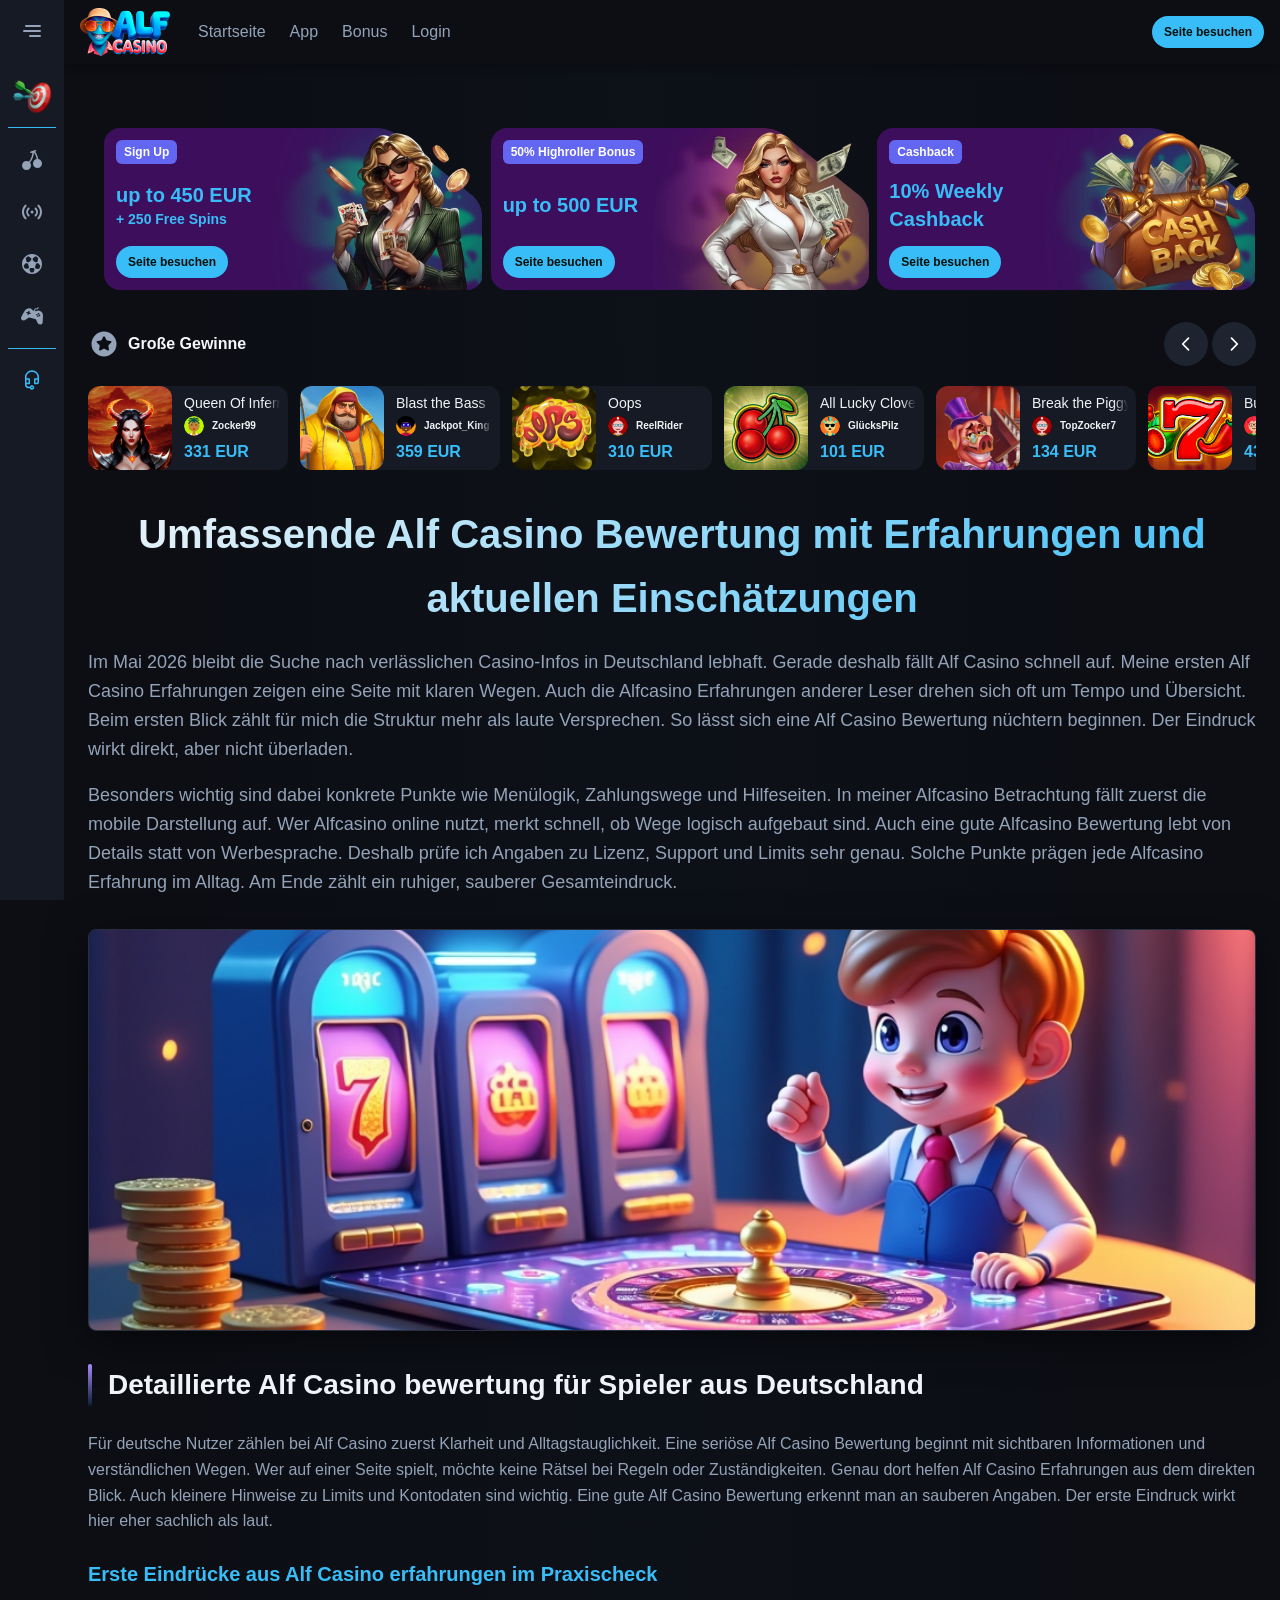
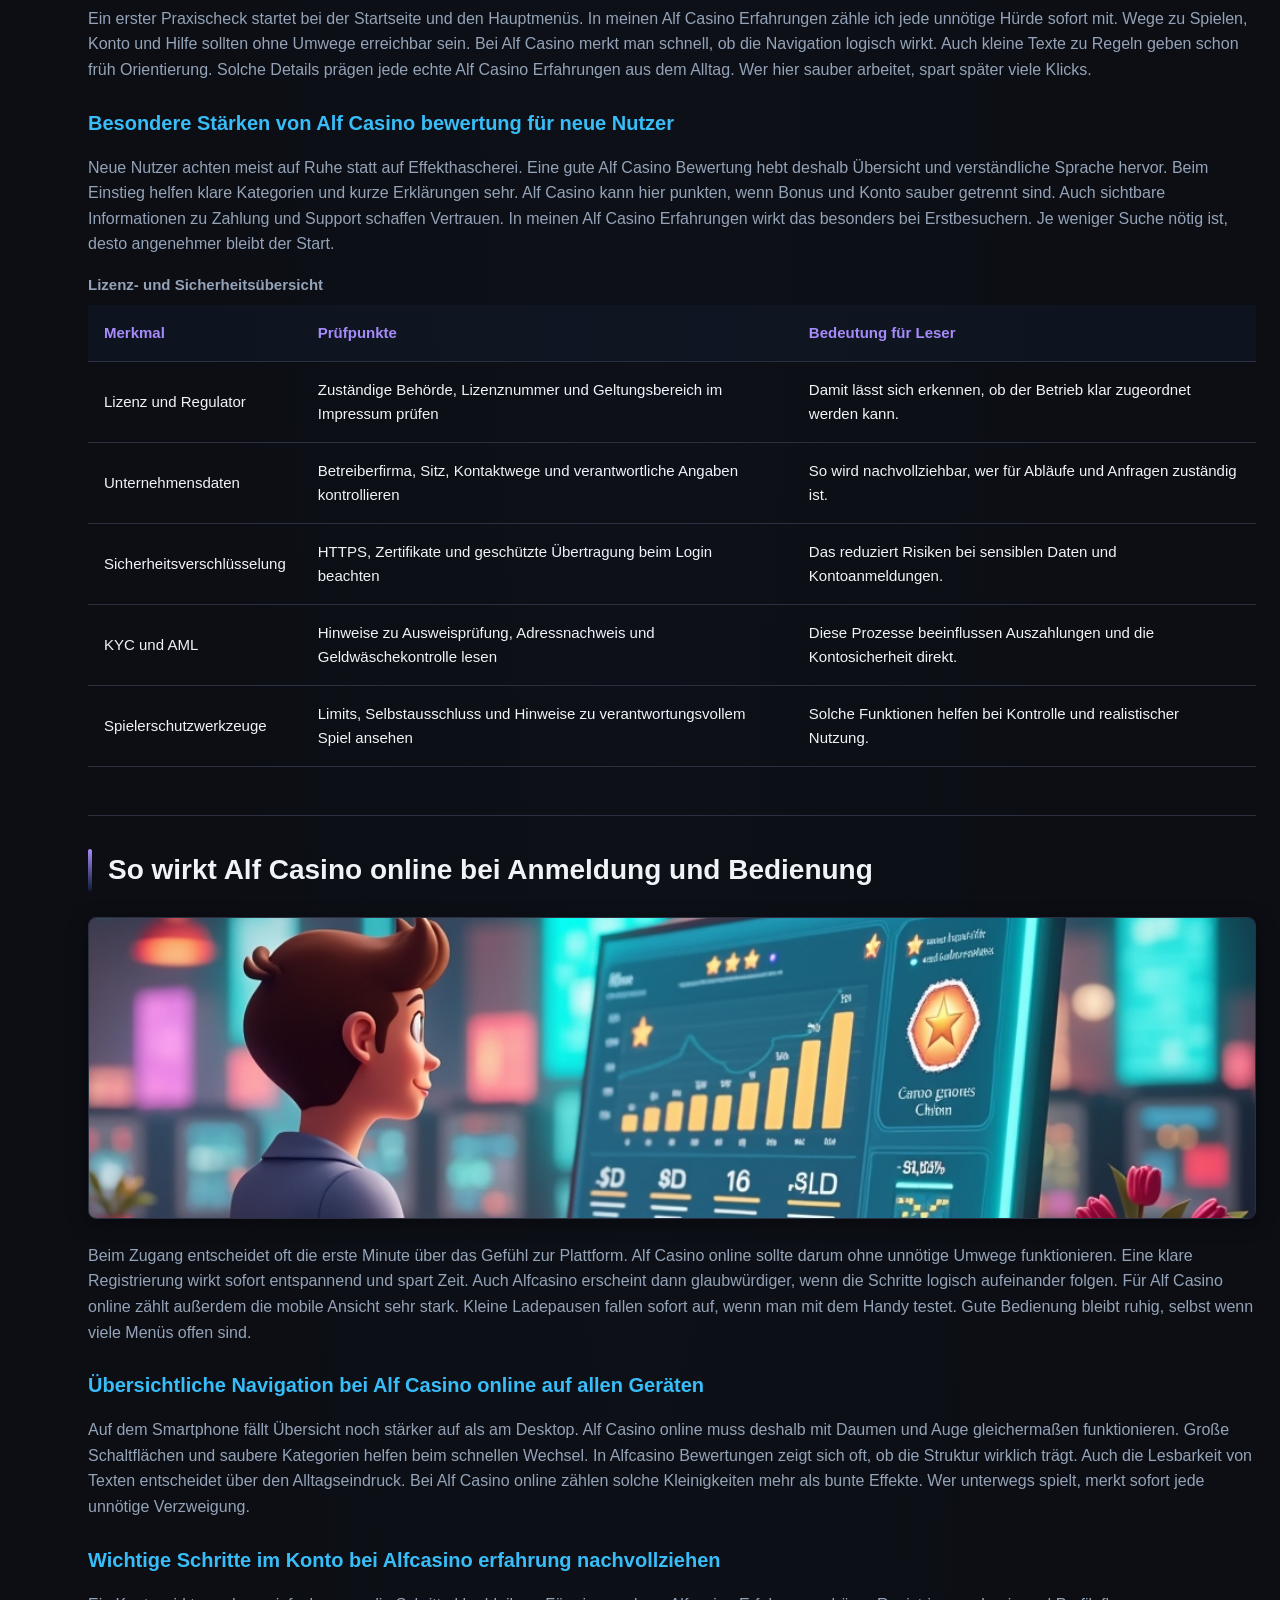
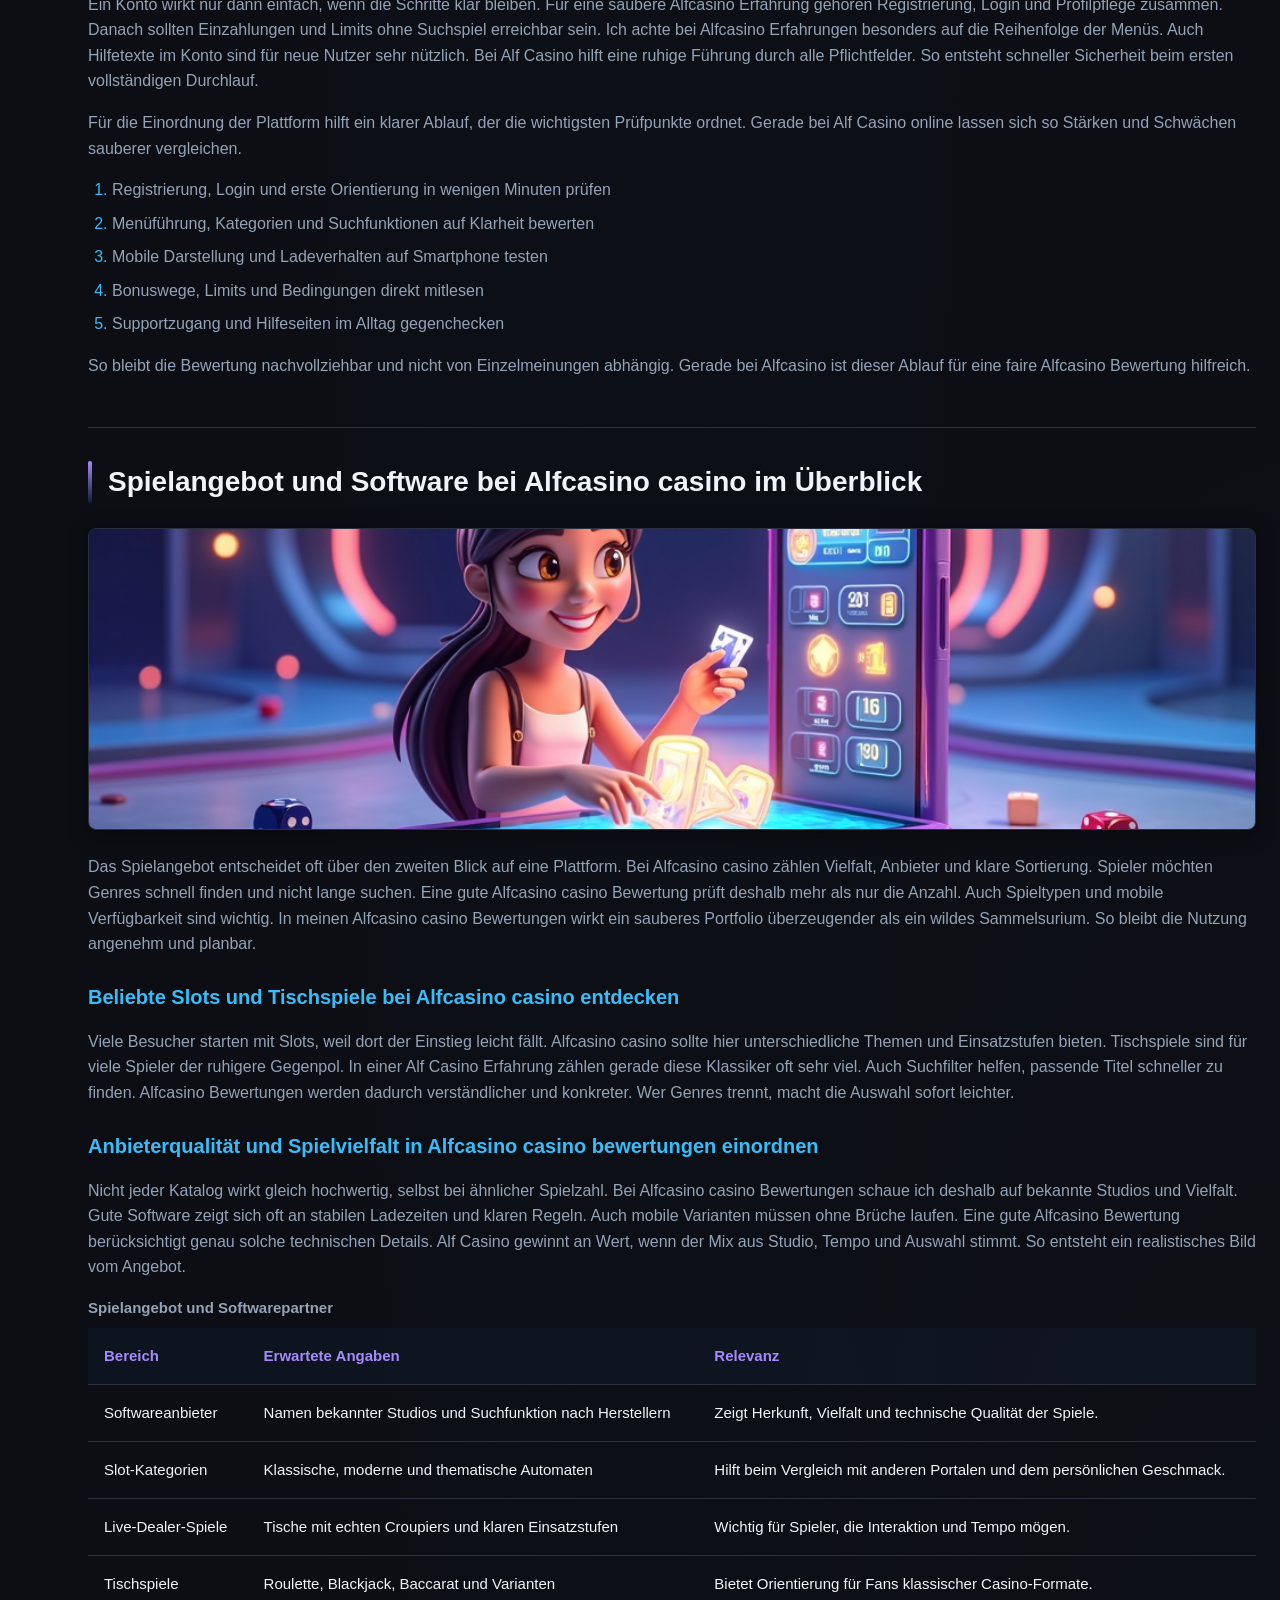
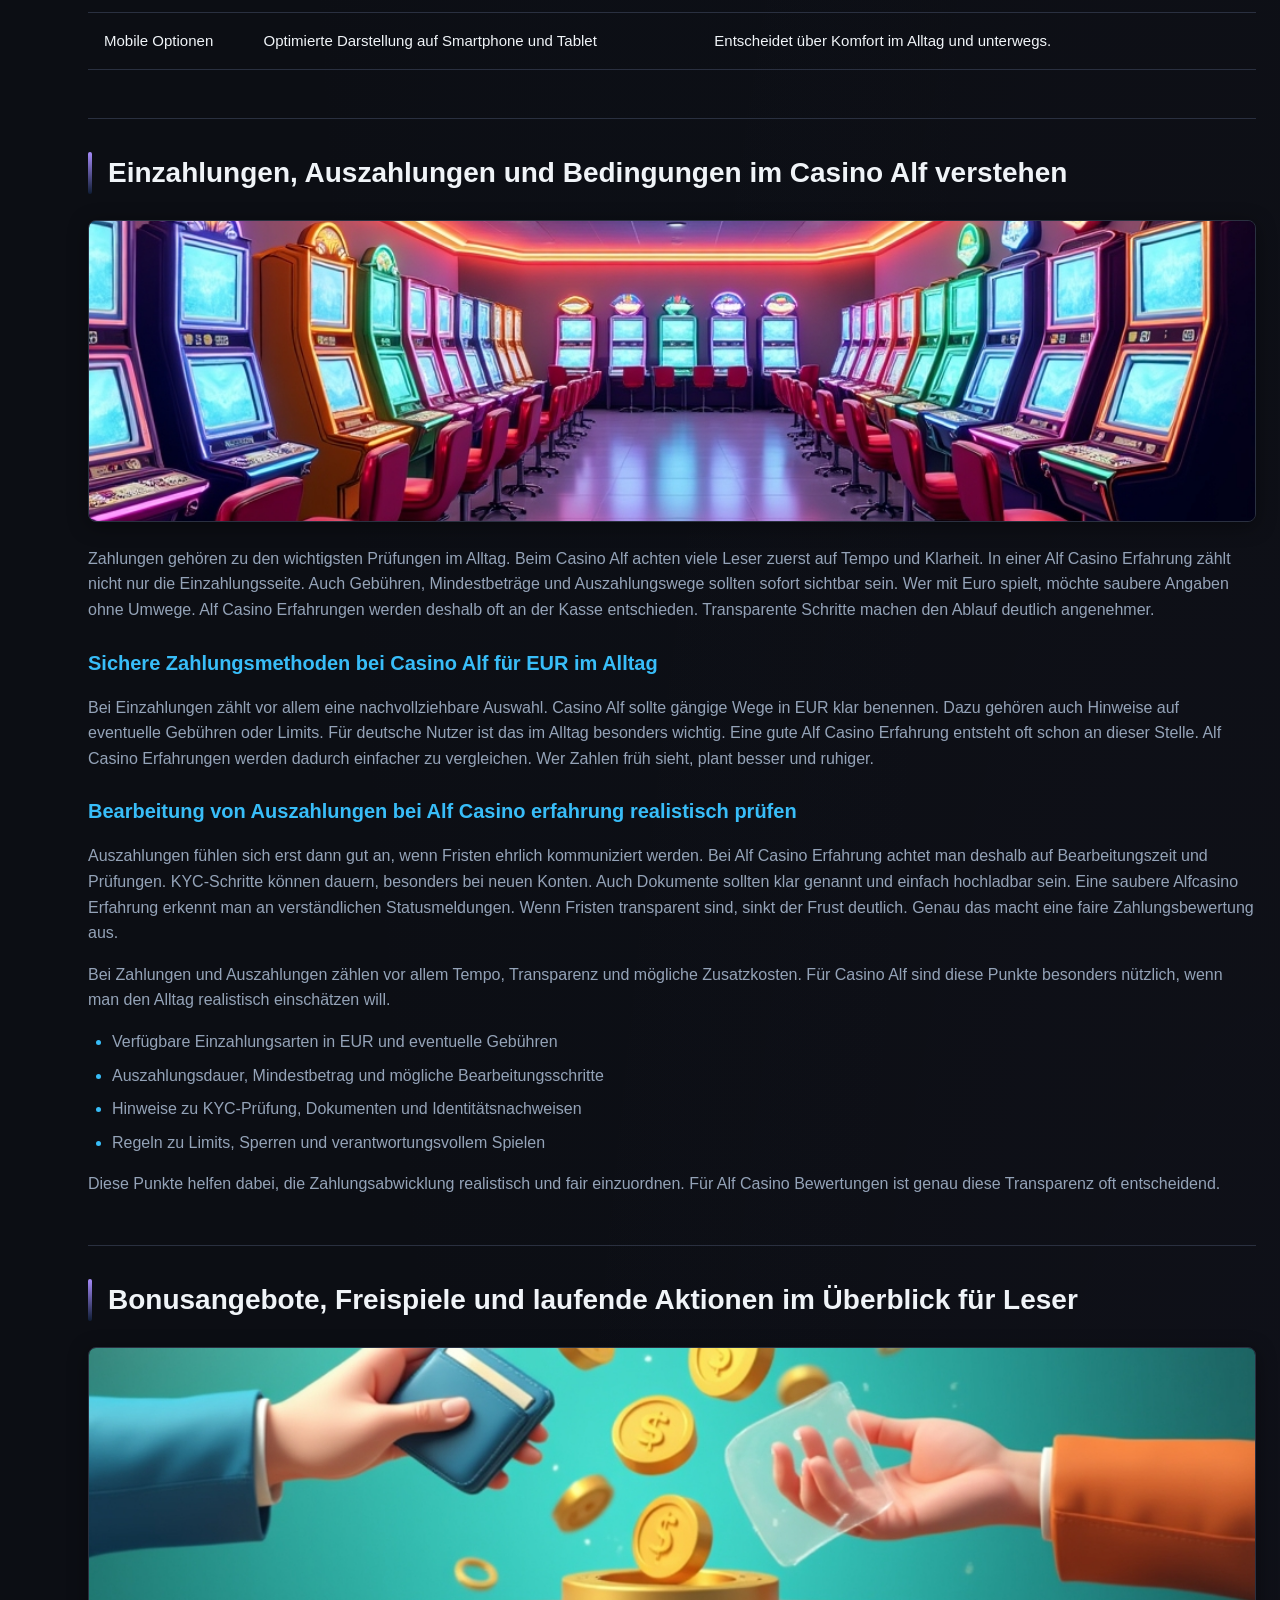
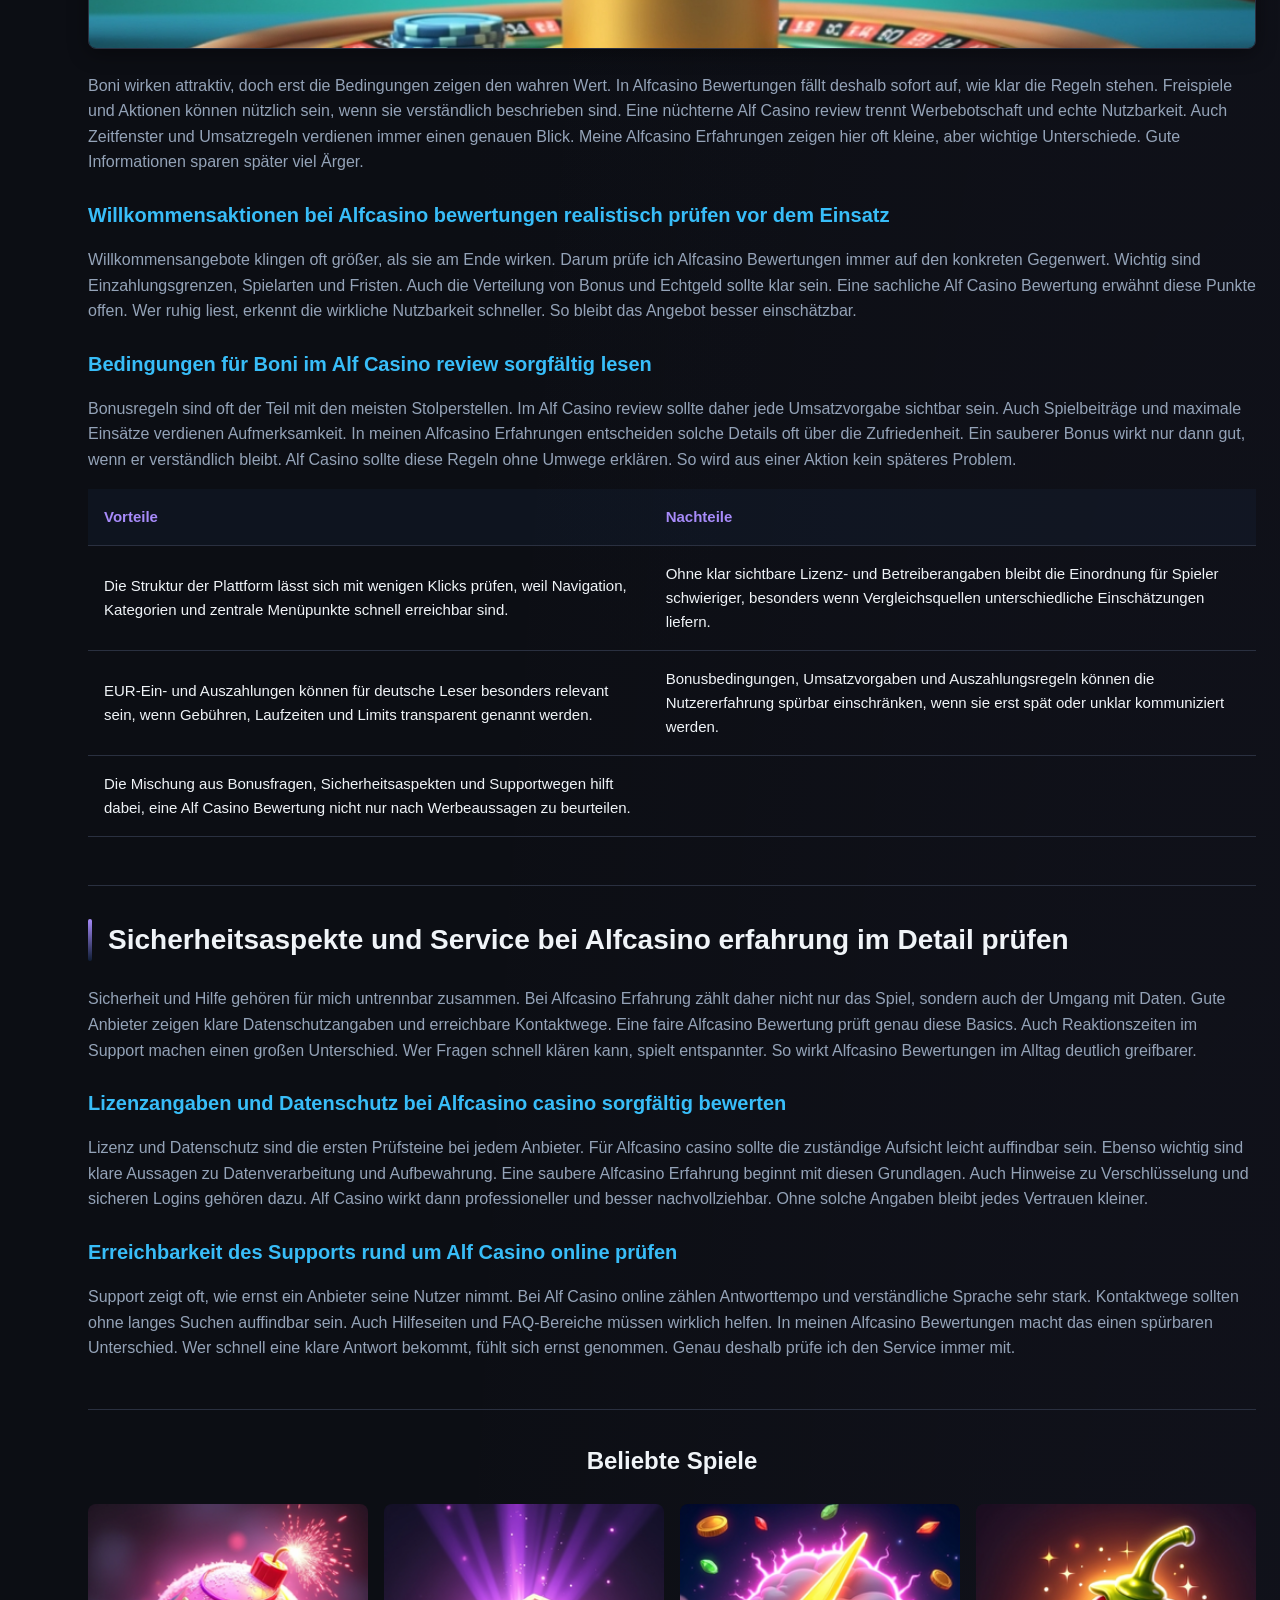
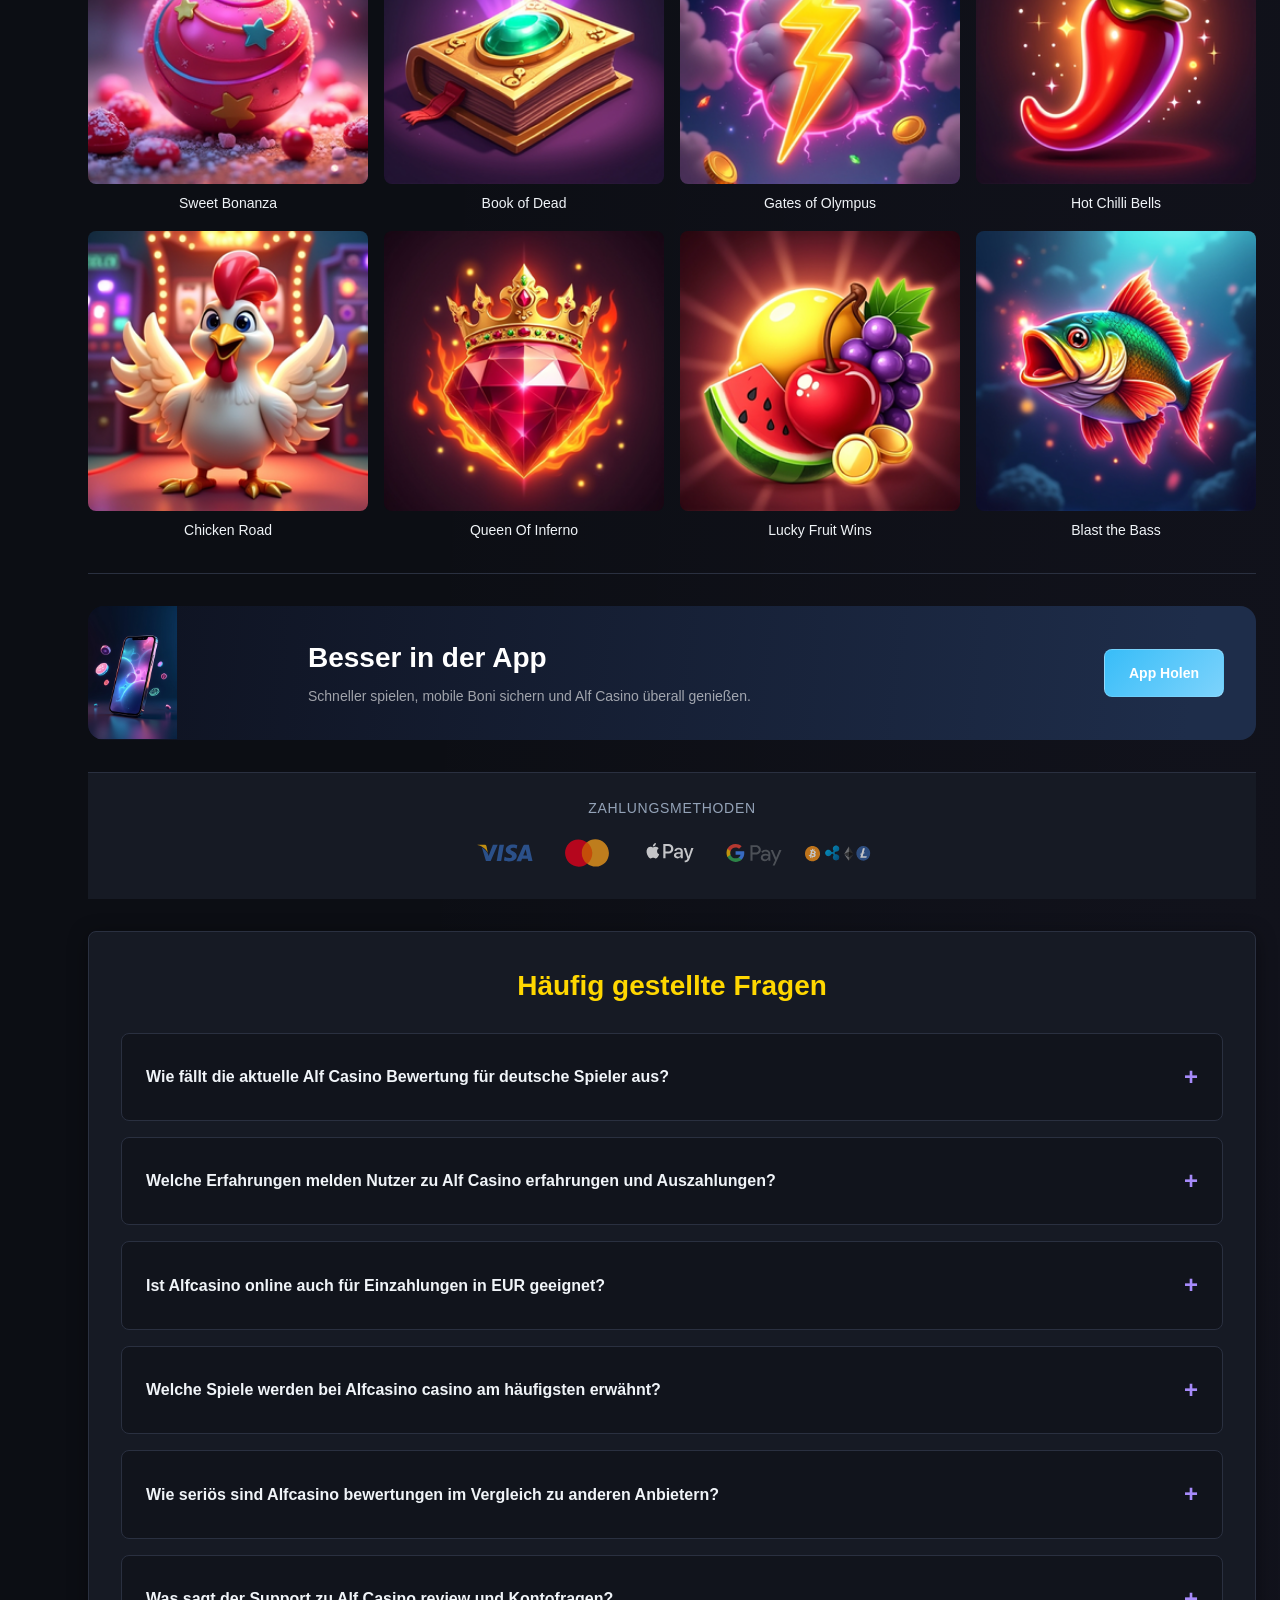
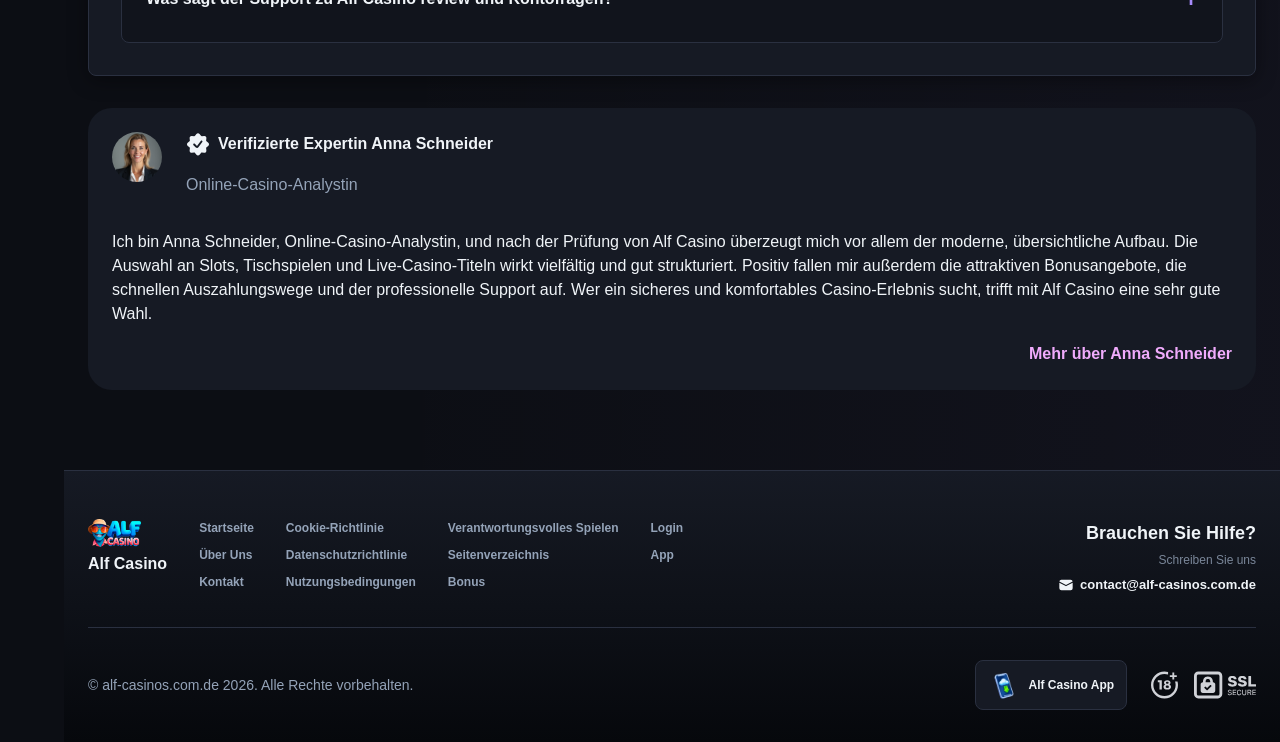
==== commit 7a32a89c: "Full copy of alf-casinos.com.de" ====
--- a/index.html
+++ b/index.html
@@ -11,7 +11,7 @@
     <meta name="description" content="Alf casino 🎰 seriös geprüft für Spieler aus Deutschland, mit Alfcasino bewertung zu Anmeldung, Spielen und Service. Jetzt Details lesen und vergleichen.">
     <meta name="keywords" content="Alfcasino, Alfcasino bewertungen, Alfcasino erfahrung, Alf casino erfahrung, Alf casino review, Alf casino bewertung, Casino alf, Alf casino online, Alfcasino casino bewertungen, Alf casino erfahrungen, Alfcasino casino, Alf casino">
 
-    <link rel="canonical" href="https://alf-casinos.com.de/germany-de/">
+    <link rel="canonical" href="https://osteopathie-schoenberg.de/germany-de/">
 
     <link rel="icon" type="image/png" sizes="32x32" href="/favicon-32x32.png">
 
@@ -33,9 +33,8 @@
 
     <link rel="stylesheet" href="/css/layout.css">
 
-<link rel="alternate" hreflang="x-default" href="https://alf-casinos.com.de/">
-<link rel="alternate" hreflang="de-DE" href="https://alf-casinos.com.de/germany-de/">
-<meta name="googlebot" content="noarchive">
+<link rel="alternate" hreflang="x-default" href="https://osteopathie-schoenberg.de/">
+<link rel="alternate" hreflang="de-DE" href="https://osteopathie-schoenberg.de/germany-de/">
 </head>
 <body>
     <div class="nav-sidebar-10aa13fd isFull" id="navSidebar">
@@ -1111,7 +1110,7 @@
   "@context": "https://schema.org",
   "@type": "WebSite",
   "name": "Alf Casino",
-  "url": "https://alf-casinos.com.de"
+  "url": "https://osteopathie-schoenberg.de"
 }</script>
     <script type="application/ld+json">{
   "@context": "https://schema.org",
@@ -1147,7 +1146,7 @@
   "logo": "https://osteopathie-schoenberg.de/images/logo.png",
   "name": "Alf Casino",
   "sameAs": [],
-  "url": "https://alf-casinos.com.de"
+  "url": "https://osteopathie-schoenberg.de"
 }</script>
     <script type="application/ld+json">{
   "@context": "https://schema.org",
